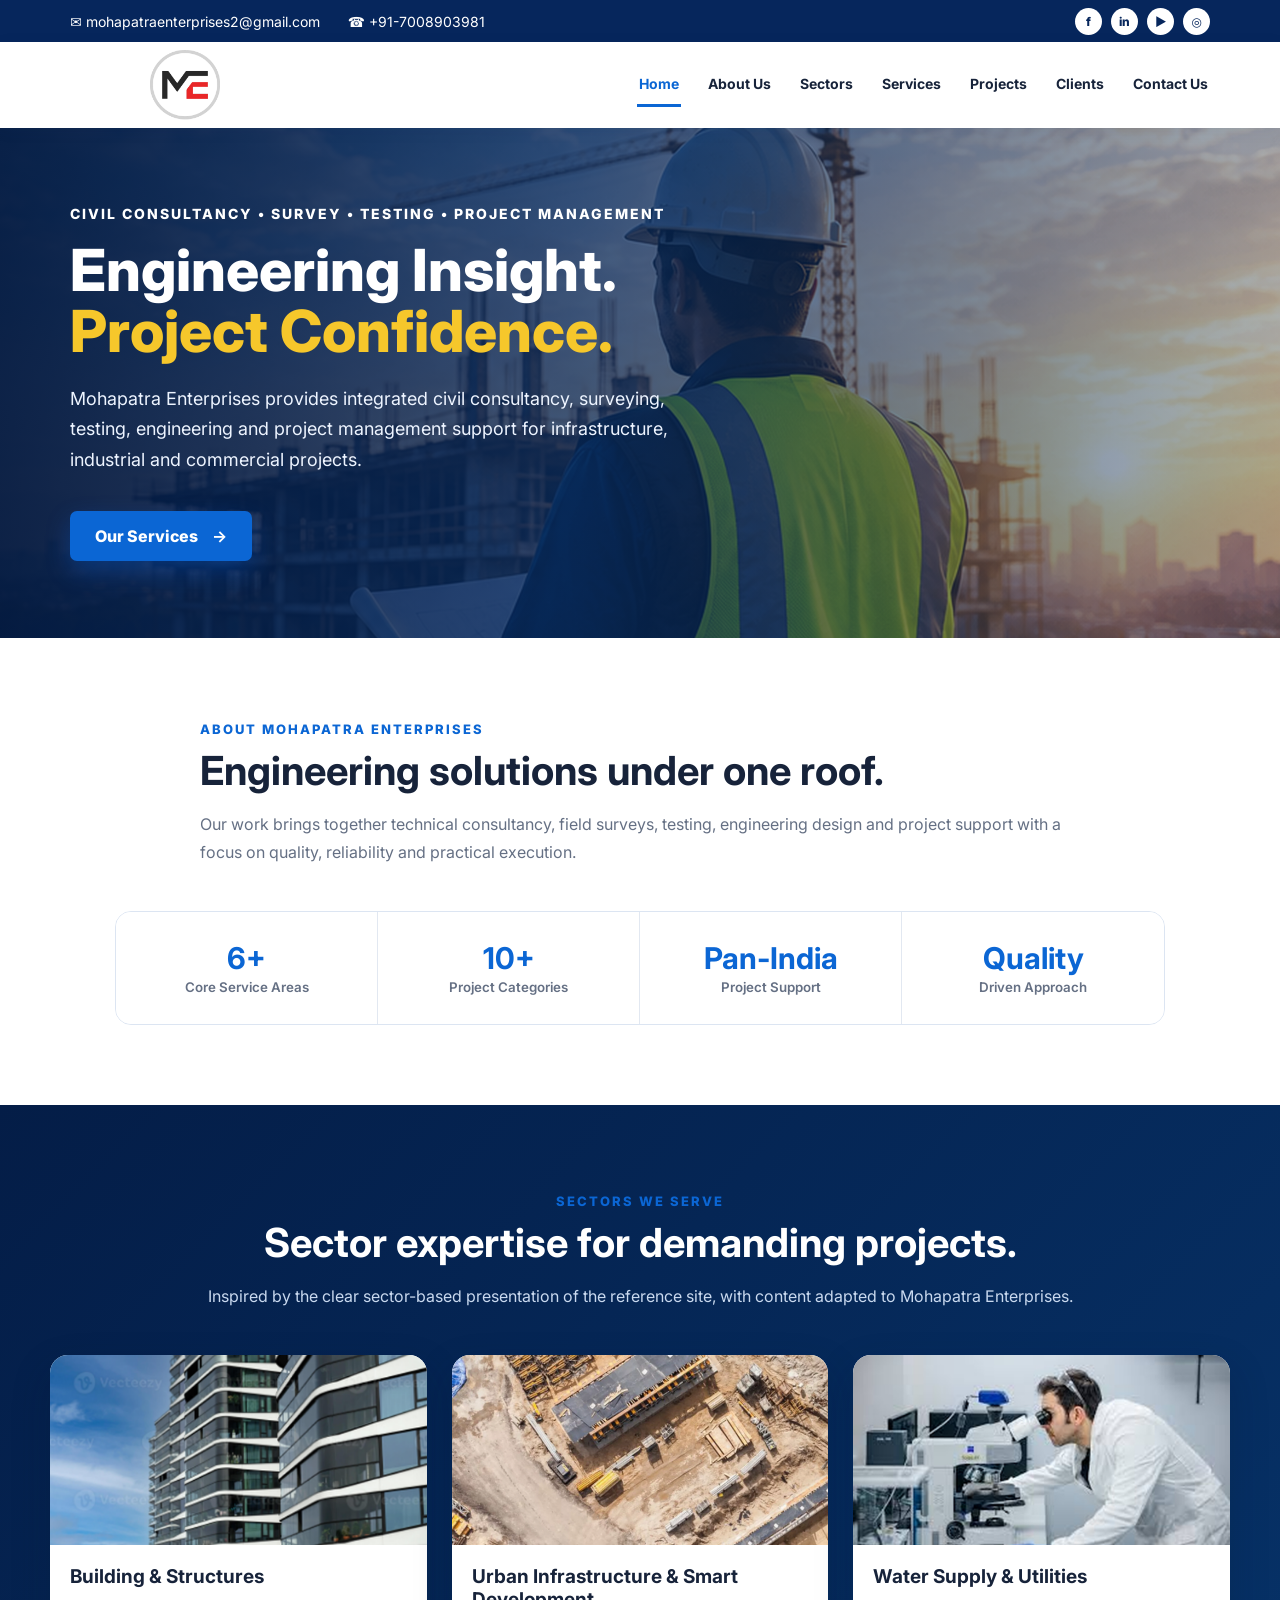
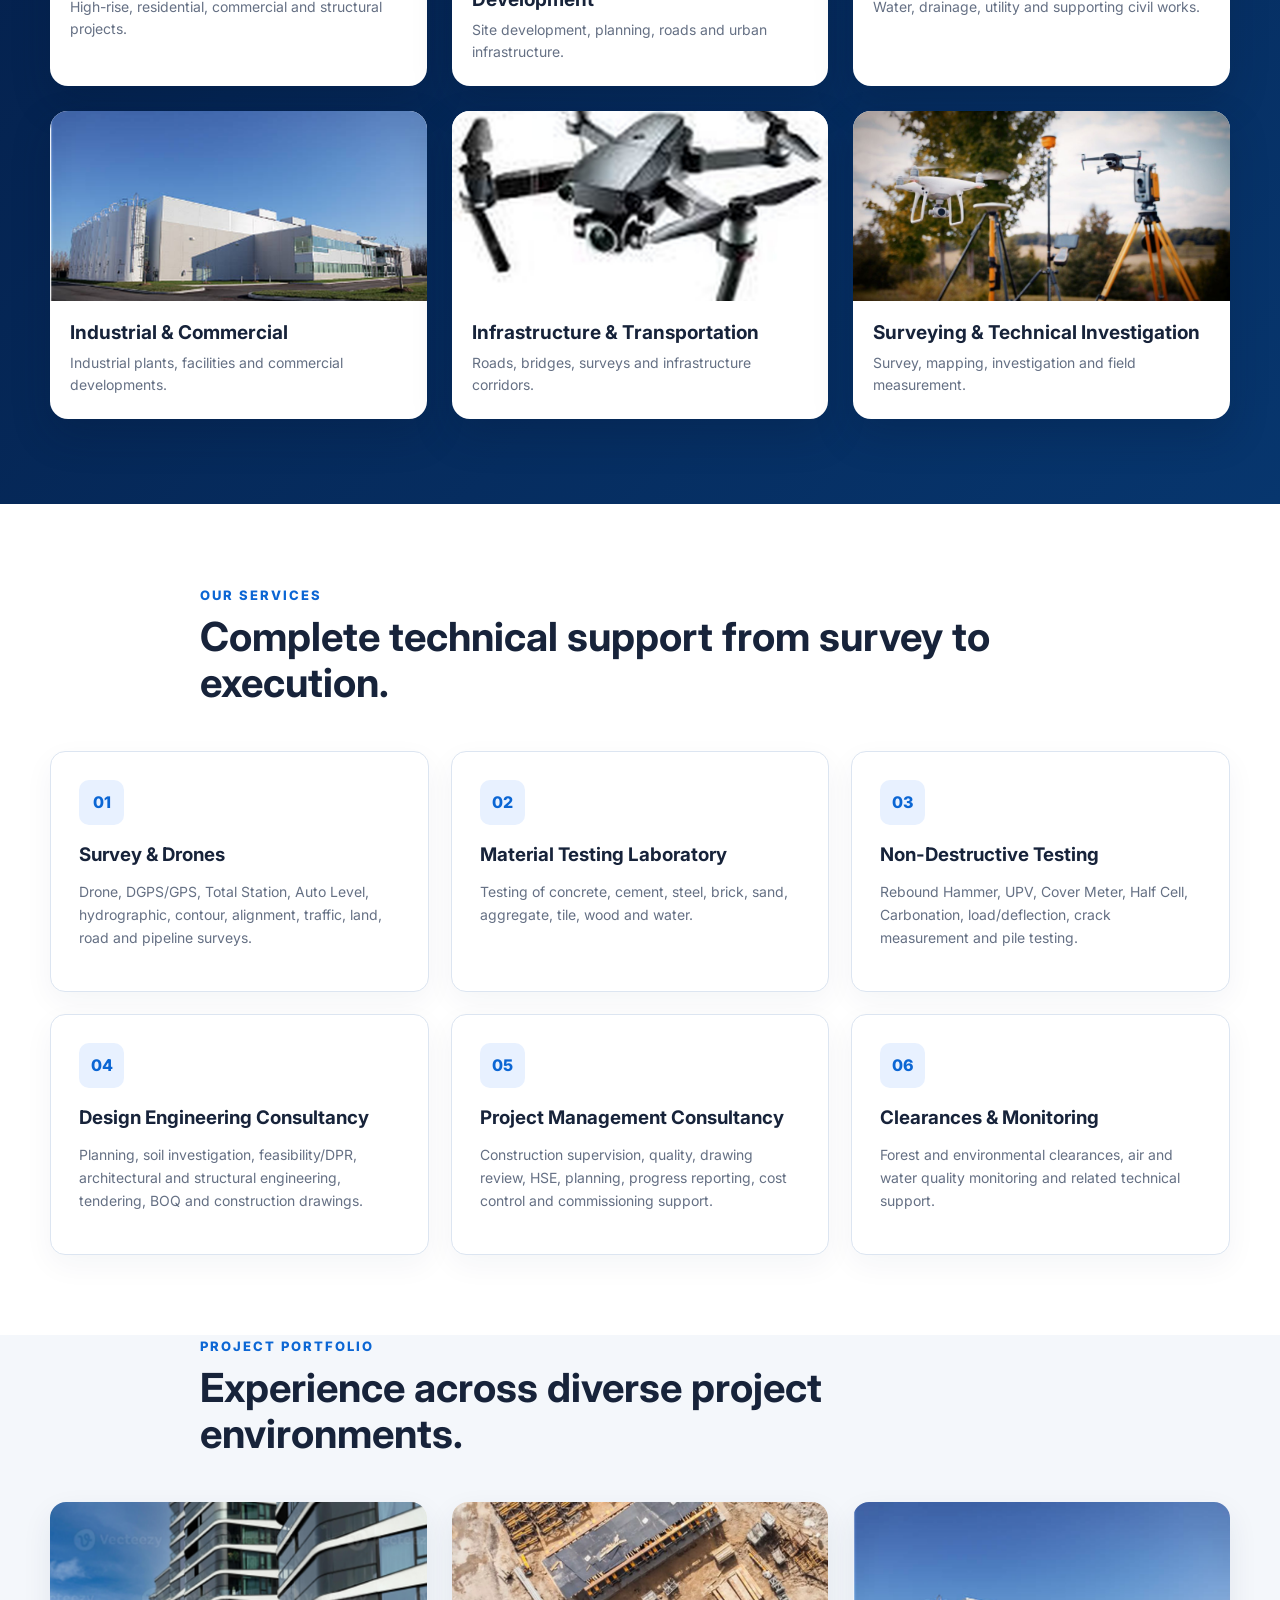
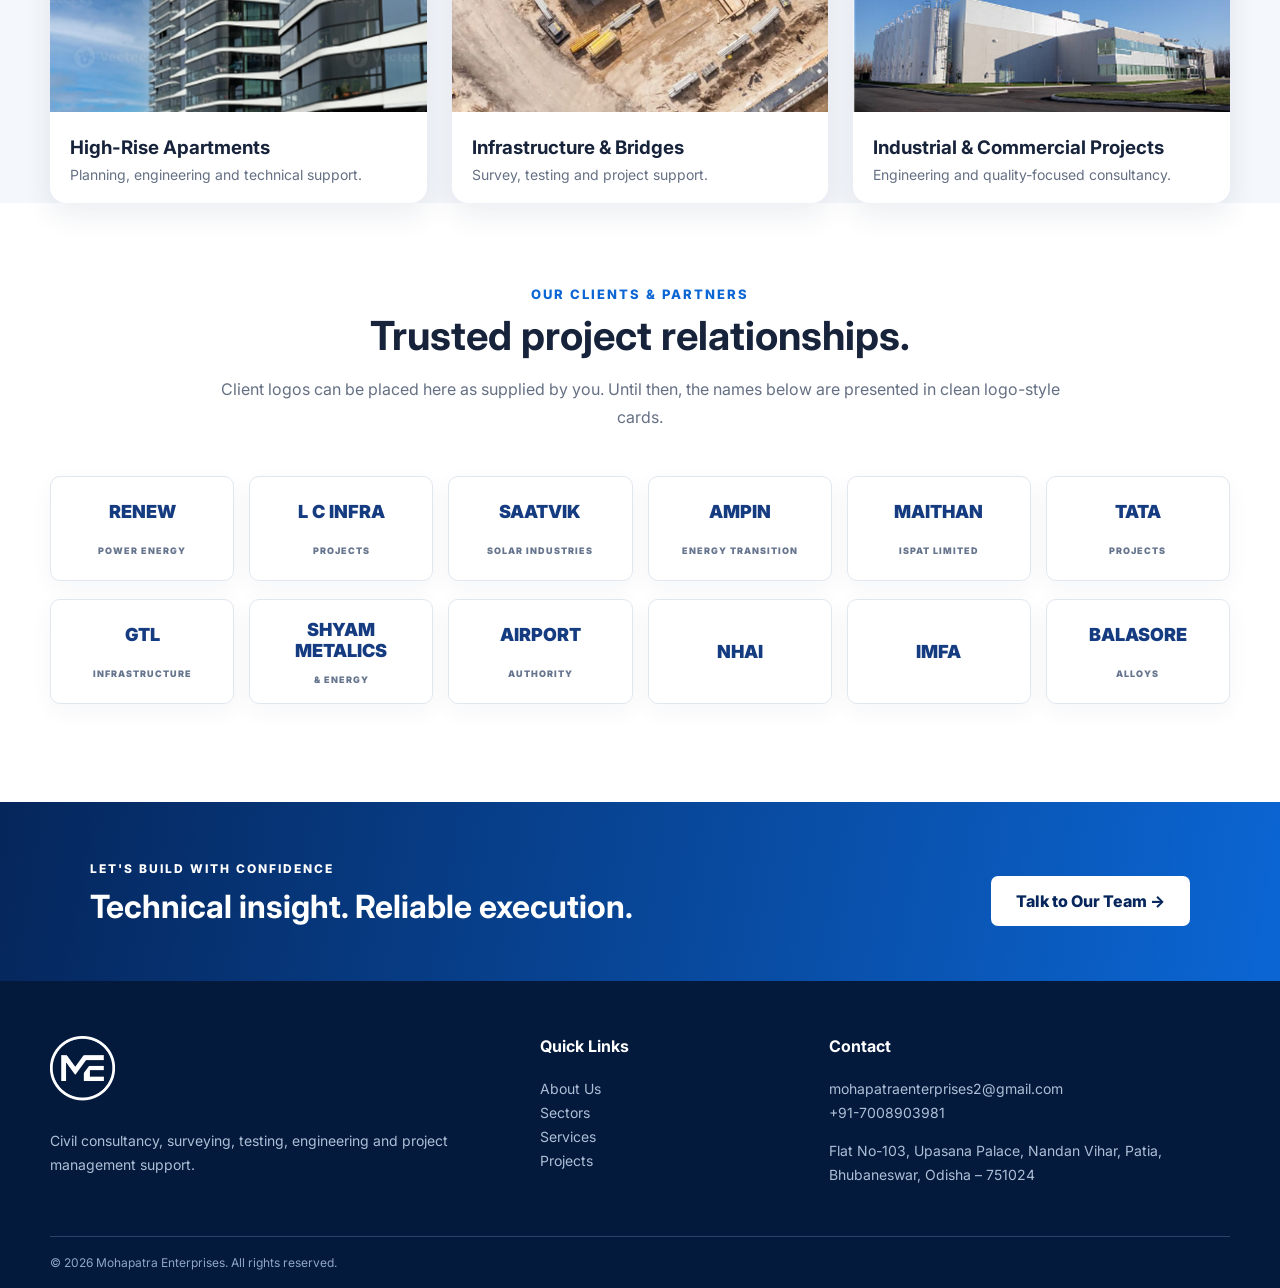
==== index.html @ f400be0c "Add files via upload" ====
<!doctype html>
<html lang="en">
<head>
<meta charset="utf-8">
<meta name="viewport" content="width=device-width,initial-scale=1">
<title>Mohapatra Enterprises | Civil Consultancy</title>
<meta name="description" content="Mohapatra Enterprises provides civil consultancy, survey and drone services, material testing, NDT, design engineering, project management and clearances.">
<link rel="preconnect" href="https://fonts.googleapis.com">
<link rel="preconnect" href="https://fonts.gstatic.com" crossorigin>
<link href="https://fonts.googleapis.com/css2?family=Inter:wght@400;500;600;700;800&display=swap" rel="stylesheet">
<link rel="stylesheet" href="style.css">
</head>
<body>
<div class="topbar">
  <div class="top-inner">
    <div class="contact-mini">
      <a href="mailto:mohapatraenterprises2@gmail.com">✉ mohapatraenterprises2@gmail.com</a>
      <a href="tel:+917008903981">☎ +91-7008903981</a>
    </div>
    <div class="social-mini" aria-label="Social links">
      <span>f</span><span>in</span><span>▶</span><span>◎</span>
    </div>
  </div>
</div>

<header class="site-header">
  <div class="nav-inner">
    <a class="brand" href="#home">
      <img class="brand-logo" src="assets/mohapatra-logo.png" alt="Mohapatra Enterprises logo">
    </a>
    <button class="menu-toggle" aria-label="Open menu">☰</button>
    <nav class="main-nav">
      <a class="active" href="#home">Home</a>
      <a href="about.html">About Us</a>
      <a href="sectors.html">Sectors</a>
      <a href="services.html">Services</a>
      <a href="projects.html">Projects</a>
      <a href="clients.html">Clients</a>
      <a href="contact.html">Contact Us</a>
    </nav>
  </div>
</header>

<main>
<section id="home" class="hero">
  <div class="hero-image"></div><div class="hero-overlay"></div>
  <div class="hero-content">
    <div class="eyebrow">CIVIL CONSULTANCY • SURVEY • TESTING • PROJECT MANAGEMENT</div>
    <h1>Engineering Insight.<br><span>Project Confidence.</span></h1>
    <p>Mohapatra Enterprises provides integrated civil consultancy, surveying, testing, engineering and project management support for infrastructure, industrial and commercial projects.</p>
    <a class="btn" href="#services">Our Services <b>→</b></a>
  </div>
</section>

<section id="about" class="intro section">
  <div class="section-head">
    <span>ABOUT MOHAPATRA ENTERPRISES</span>
    <h2>Engineering solutions under one roof.</h2>
    <p>Our work brings together technical consultancy, field surveys, testing, engineering design and project support with a focus on quality, reliability and practical execution.</p>
  </div>
  <div class="stats">
    <div><strong>6+</strong><small>Core Service Areas</small></div>
    <div><strong>10+</strong><small>Project Categories</small></div>
    <div><strong>Pan-India</strong><small>Project Support</small></div>
    <div><strong>Quality</strong><small>Driven Approach</small></div>
  </div>
</section>

<section id="sectors" class="sectors section-dark">
  <div class="section-head light">
    <span>SECTORS WE SERVE</span>
    <h2>Sector expertise for demanding projects.</h2>
    <p>Inspired by the clear sector-based presentation of the reference site, with content adapted to Mohapatra Enterprises.</p>
  </div>
  <div class="sector-grid">
    <article class="sector-card"><img src="assets/high-rise.png" alt=""><h3>Building & Structures</h3><p>High-rise, residential, commercial and structural projects.</p></article>
    <article class="sector-card"><img src="assets/site-aerial.png" alt=""><h3>Urban Infrastructure & Smart Development</h3><p>Site development, planning, roads and urban infrastructure.</p></article>
    <article class="sector-card"><img src="assets/lab.jpg" alt=""><h3>Water Supply & Utilities</h3><p>Water, drainage, utility and supporting civil works.</p></article>
    <article class="sector-card"><img src="assets/industrial.png" alt=""><h3>Industrial & Commercial</h3><p>Industrial plants, facilities and commercial developments.</p></article>
    <article class="sector-card"><img src="assets/drone.jpg" alt=""><h3>Infrastructure & Transportation</h3><p>Roads, bridges, surveys and infrastructure corridors.</p></article>
    <article class="sector-card"><img src="assets/survey.jpg" alt=""><h3>Surveying & Technical Investigation</h3><p>Survey, mapping, investigation and field measurement.</p></article>
  </div>
</section>

<section id="services" class="section">
  <div class="section-head">
    <span>OUR SERVICES</span><h2>Complete technical support from survey to execution.</h2>
  </div>
  <div class="service-grid">
    <article class="service"><div class="icon">01</div><h3>Survey & Drones</h3><p>Drone, DGPS/GPS, Total Station, Auto Level, hydrographic, contour, alignment, traffic, land, road and pipeline surveys.</p></article>
    <article class="service"><div class="icon">02</div><h3>Material Testing Laboratory</h3><p>Testing of concrete, cement, steel, brick, sand, aggregate, tile, wood and water.</p></article>
    <article class="service"><div class="icon">03</div><h3>Non-Destructive Testing</h3><p>Rebound Hammer, UPV, Cover Meter, Half Cell, Carbonation, load/deflection, crack measurement and pile testing.</p></article>
    <article class="service"><div class="icon">04</div><h3>Design Engineering Consultancy</h3><p>Planning, soil investigation, feasibility/DPR, architectural and structural engineering, tendering, BOQ and construction drawings.</p></article>
    <article class="service"><div class="icon">05</div><h3>Project Management Consultancy</h3><p>Construction supervision, quality, drawing review, HSE, planning, progress reporting, cost control and commissioning support.</p></article>
    <article class="service"><div class="icon">06</div><h3>Clearances & Monitoring</h3><p>Forest and environmental clearances, air and water quality monitoring and related technical support.</p></article>
  </div>
</section>

<section id="projects" class="projects section-light">
  <div class="section-head"><span>PROJECT PORTFOLIO</span><h2>Experience across diverse project environments.</h2></div>
  <div class="project-grid">
    <div class="project"><img src="assets/high-rise.png" alt=""><div><h3>High-Rise Apartments</h3><p>Planning, engineering and technical support.</p></div></div>
    <div class="project"><img src="assets/site-aerial.png" alt=""><div><h3>Infrastructure & Bridges</h3><p>Survey, testing and project support.</p></div></div>
    <div class="project"><img src="assets/industrial.png" alt=""><div><h3>Industrial & Commercial Projects</h3><p>Engineering and quality-focused consultancy.</p></div></div>
  </div>
</section>

<section id="clients" class="clients section">
  <div class="section-head center"><span>OUR CLIENTS & PARTNERS</span><h2>Trusted project relationships.</h2><p>Client logos can be placed here as supplied by you. Until then, the names below are presented in clean logo-style cards.</p></div>
  <div class="client-strip">
    <div class="client-logo">RENEW<br><small>POWER ENERGY</small></div>
    <div class="client-logo">L C INFRA<br><small>PROJECTS</small></div>
    <div class="client-logo">SAATVIK<br><small>SOLAR INDUSTRIES</small></div>
    <div class="client-logo">AMPIN<br><small>ENERGY TRANSITION</small></div>
    <div class="client-logo">MAITHAN<br><small>ISPAT LIMITED</small></div>
    <div class="client-logo">TATA<br><small>PROJECTS</small></div>
  </div>
  <div class="client-strip second">
    <div class="client-logo">GTL<br><small>INFRASTRUCTURE</small></div>
    <div class="client-logo">SHYAM METALICS<br><small>& ENERGY</small></div>
    <div class="client-logo">AIRPORT<br><small>AUTHORITY</small></div>
    <div class="client-logo">NHAI</div>
    <div class="client-logo">IMFA</div>
    <div class="client-logo">BALASORE<br><small>ALLOYS</small></div>
  </div>
</section>

<section class="cta">
  <div><span>LET'S BUILD WITH CONFIDENCE</span><h2>Technical insight. Reliable execution.</h2></div>
  <a class="btn light-btn" href="#contact">Talk to Our Team →</a>
</section>
</main>

<footer id="contact" class="footer">
  <div class="footer-grid">
    <div><img class="footer-logo" src="assets/mohapatra-logo.png" alt=""><p>Civil consultancy, surveying, testing, engineering and project management support.</p></div>
    <div><h4>Quick Links</h4><a href="about.html">About Us</a><a href="sectors.html">Sectors</a><a href="services.html">Services</a><a href="projects.html">Projects</a></div>
    <div><h4>Contact</h4><a href="mailto:mohapatraenterprises2@gmail.com">mohapatraenterprises2@gmail.com</a><a href="tel:+917008903981">+91-7008903981</a><p>Flat No-103, Upasana Palace, Nandan Vihar, Patia, Bhubaneswar, Odisha – 751024</p></div>
  </div>
  <div class="copyright">© <span id="year"></span> Mohapatra Enterprises. All rights reserved.</div>
</footer>
<script src="script.js"></script>
</body>
</html>
---- style.css ----
:root{--navy:#06265c;--blue:#0b66d4;--gold:#f6c72b;--ink:#17233a;--muted:#657084;--soft:#f4f7fb;--white:#fff;--radius:16px}
*{box-sizing:border-box}html{scroll-behavior:smooth}body{margin:0;font-family:Inter,system-ui,Arial,sans-serif;color:var(--ink);background:#fff}a{text-decoration:none;color:inherit}.topbar{background:var(--navy);color:#fff;font-size:14px}.top-inner{max-width:1180px;margin:auto;min-height:42px;display:flex;align-items:center;justify-content:space-between;padding:0 20px}.contact-mini{display:flex;gap:28px}.social-mini{display:flex;gap:9px}.social-mini span{width:27px;height:27px;border-radius:50%;display:grid;place-items:center;background:#fff;color:var(--navy);font-weight:800;font-size:12px}.site-header{background:#fff;position:sticky;top:0;z-index:20;box-shadow:0 3px 16px #0b25550f}.nav-inner{max-width:1180px;margin:auto;min-height:86px;display:flex;align-items:center;gap:35px;padding:8px 20px}.brand{display:flex;align-items:center;margin-right:auto}.brand-logo{width:230px!important;height:70px!important;max-width:230px!important;max-height:70px!important;object-fit:contain!important;display:block!important}.main-nav{display:flex;align-items:center;gap:25px;font-weight:700;font-size:14px}.main-nav a{padding:12px 2px;border-bottom:3px solid transparent}.main-nav a:hover,.main-nav a.active{color:var(--blue);border-color:var(--blue)}.menu-toggle{display:none;border:0;background:var(--blue);color:#fff;padding:10px 13px;border-radius:8px;font-size:20px}
.hero{position:relative;min-height:510px;display:grid;align-items:center;overflow:hidden}.hero-image{position:absolute;inset:0;background:url("assets/professional-hero-bg.png") center/cover no-repeat}.hero-overlay{position:absolute;inset:0;background:linear-gradient(90deg,#041b43e8 0%,#082d62c4 45%,#071d3b55 100%)}.hero-content{position:relative;z-index:2;max-width:1180px;width:100%;margin:auto;padding:70px 20px;color:#fff}.eyebrow{font-size:14px;font-weight:800;letter-spacing:2px;margin-bottom:18px}.hero h1{font-size:58px;line-height:1.05;margin:0 0 22px;font-weight:800}.hero h1 span{color:var(--gold)}.hero p{max-width:650px;font-size:18px;line-height:1.7;color:#edf4ff}.btn{display:inline-flex;gap:14px;align-items:center;margin-top:18px;padding:15px 25px;background:var(--blue);color:#fff;border-radius:7px;font-weight:800;box-shadow:0 10px 24px #005bd955}.btn:hover{transform:translateY(-2px)}
.section{padding:80px 20px}.section-light{background:var(--soft)}.section-head{max-width:880px;margin:0 auto 45px}.section-head>span{color:var(--blue);font-size:13px;font-weight:800;letter-spacing:2px}.section-head h2{font-size:40px;margin:10px 0 15px;line-height:1.15}.section-head p{color:var(--muted);line-height:1.75}.section-head.center{text-align:center}.stats{max-width:1050px;margin:auto;display:grid;grid-template-columns:repeat(4,1fr);border:1px solid #dce5f2;border-radius:16px;overflow:hidden}.stats div{padding:28px;text-align:center;background:#fff;border-right:1px solid #e2e8f1}.stats div:last-child{border:0}.stats strong{display:block;color:var(--blue);font-size:30px}.stats small{color:var(--muted);font-weight:600}
.section-dark{padding:85px 20px;background:linear-gradient(135deg,#041d47,#07366e);color:#fff}.section-head.light{color:#fff;text-align:center}.section-head.light p{color:#c9d9ef}.sector-grid{max-width:1180px;margin:auto;display:grid;grid-template-columns:repeat(3,1fr);gap:25px}.sector-card{background:#fff;color:var(--ink);border-radius:18px;overflow:hidden;box-shadow:0 16px 38px #00163438}.sector-card img{width:100%;height:190px;display:block;object-fit:cover}.sector-card h3{margin:20px 20px 8px;font-size:19px}.sector-card p{margin:0 20px 22px;color:var(--muted);font-size:14px;line-height:1.6}
.service-grid{max-width:1180px;margin:auto;display:grid;grid-template-columns:repeat(3,1fr);gap:22px}.service{padding:28px;border:1px solid #dce5f1;border-radius:15px;background:#fff;box-shadow:0 10px 30px #12315b0c}.icon{width:45px;height:45px;display:grid;place-items:center;border-radius:10px;background:#e8f1ff;color:var(--blue);font-weight:800}.service h3{margin:18px 0 9px}.service p{color:var(--muted);line-height:1.65;font-size:14px}
.project-grid{max-width:1180px;margin:auto;display:grid;grid-template-columns:repeat(3,1fr);gap:25px}.project{background:#fff;border-radius:16px;overflow:hidden;box-shadow:0 12px 30px #12315b15}.project img{width:100%;height:210px;object-fit:cover}.project div{padding:20px}.project h3{margin:0 0 7px}.project p{margin:0;color:var(--muted);font-size:14px}
.clients{background:#fff}.client-strip{max-width:1180px;margin:0 auto 18px;display:grid;grid-template-columns:repeat(6,1fr);gap:15px}.client-logo{min-height:105px;background:#fff;border:1px solid #e1e7f0;border-radius:10px;display:grid;place-items:center;text-align:center;padding:12px;font-weight:900;color:#153b80;box-shadow:0 7px 24px #102b550b;font-size:18px}.client-logo small{font-size:9px;letter-spacing:1px;color:#67768e}.cta{background:linear-gradient(100deg,#05265b,#0b66d4);color:#fff;padding:55px 20px;display:flex;justify-content:space-between;align-items:center;gap:25px}.cta>div{max-width:900px;margin-left:max(20px,calc((100vw - 1140px)/2))}.cta span{font-size:12px;letter-spacing:2px;font-weight:800}.cta h2{margin:10px 0 0;font-size:32px}.light-btn{background:#fff;color:var(--navy);margin-right:max(20px,calc((100vw - 1140px)/2));box-shadow:none}
.footer{background:#031a3d;color:#d9e5f7;padding:55px 20px 0}.footer-grid{max-width:1180px;margin:auto;display:grid;grid-template-columns:1.3fr .7fr 1.2fr;gap:55px}.footer-logo{width:210px;height:65px;object-fit:contain;object-position:left center;filter:brightness(0) invert(1);margin-bottom:10px}.footer p,.footer a{display:block;color:#aebed5;font-size:14px;line-height:1.7}.footer h4{color:#fff;margin-top:0}.copyright{max-width:1180px;margin:35px auto 0;border-top:1px solid #29446b;padding:18px 0;color:#91a6c5;font-size:12px}
@media(max-width:900px){.main-nav{display:none;position:absolute;left:0;right:0;top:86px;background:#fff;flex-direction:column;align-items:flex-start;padding:15px 25px;box-shadow:0 15px 30px #0002}.main-nav.open{display:flex}.menu-toggle{display:block}.nav-inner{min-height:75px}.brand-logo{width:200px!important;height:58px!important}.hero h1{font-size:43px}.sector-grid,.service-grid,.project-grid{grid-template-columns:1fr 1fr}.client-strip{grid-template-columns:repeat(3,1fr)}.stats{grid-template-columns:1fr 1fr}.footer-grid{grid-template-columns:1fr 1fr}.cta{flex-direction:column;align-items:flex-start}.light-btn{margin-left:20px}}
@media(max-width:560px){.contact-mini{gap:8px;font-size:11px}.social-mini{display:none}.nav-inner{padding:6px 14px}.brand-logo{width:175px!important;height:54px!important}.hero{min-height:570px}.hero-content{padding:55px 20px}.hero h1{font-size:37px}.hero p{font-size:15px}.section{padding:60px 16px}.section-head h2{font-size:31px}.sector-grid,.service-grid,.project-grid,.client-strip{grid-template-columns:1fr}.stats{grid-template-columns:1fr 1fr}.footer-grid{grid-template-columns:1fr}}
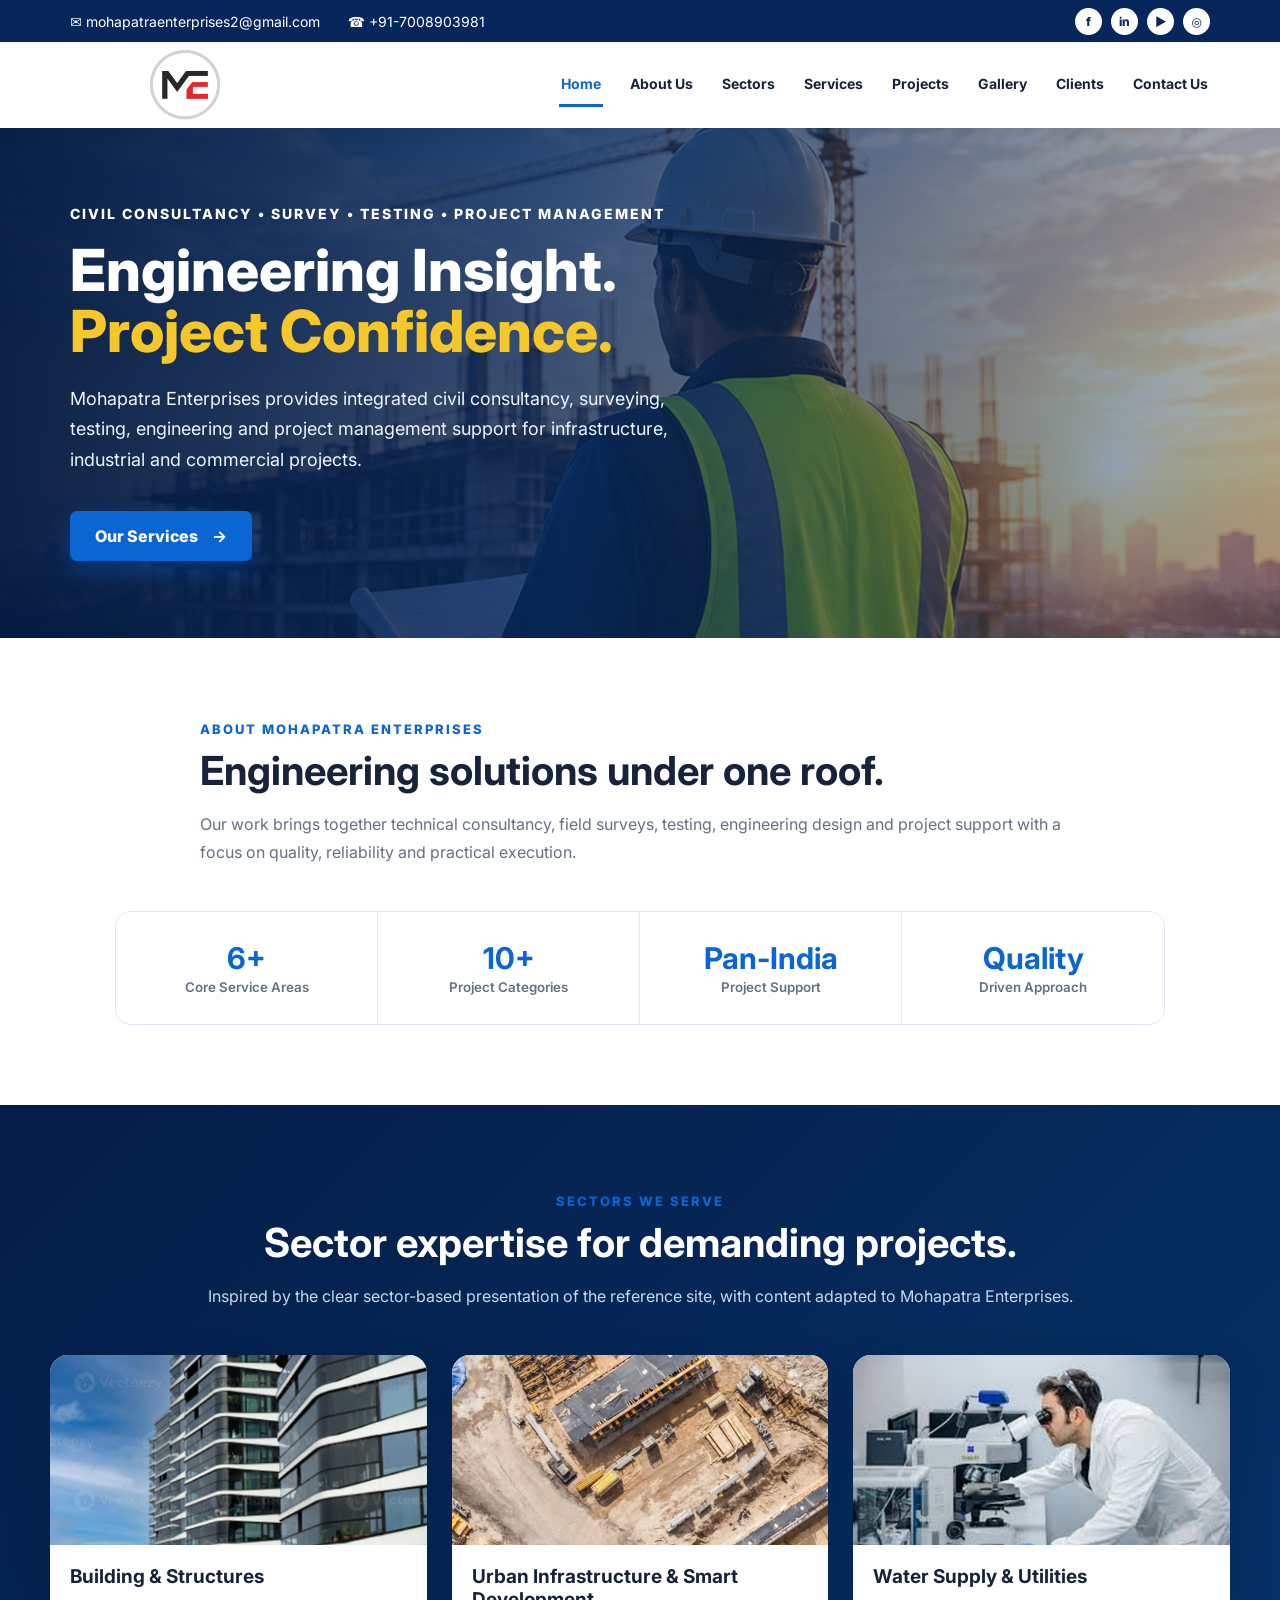
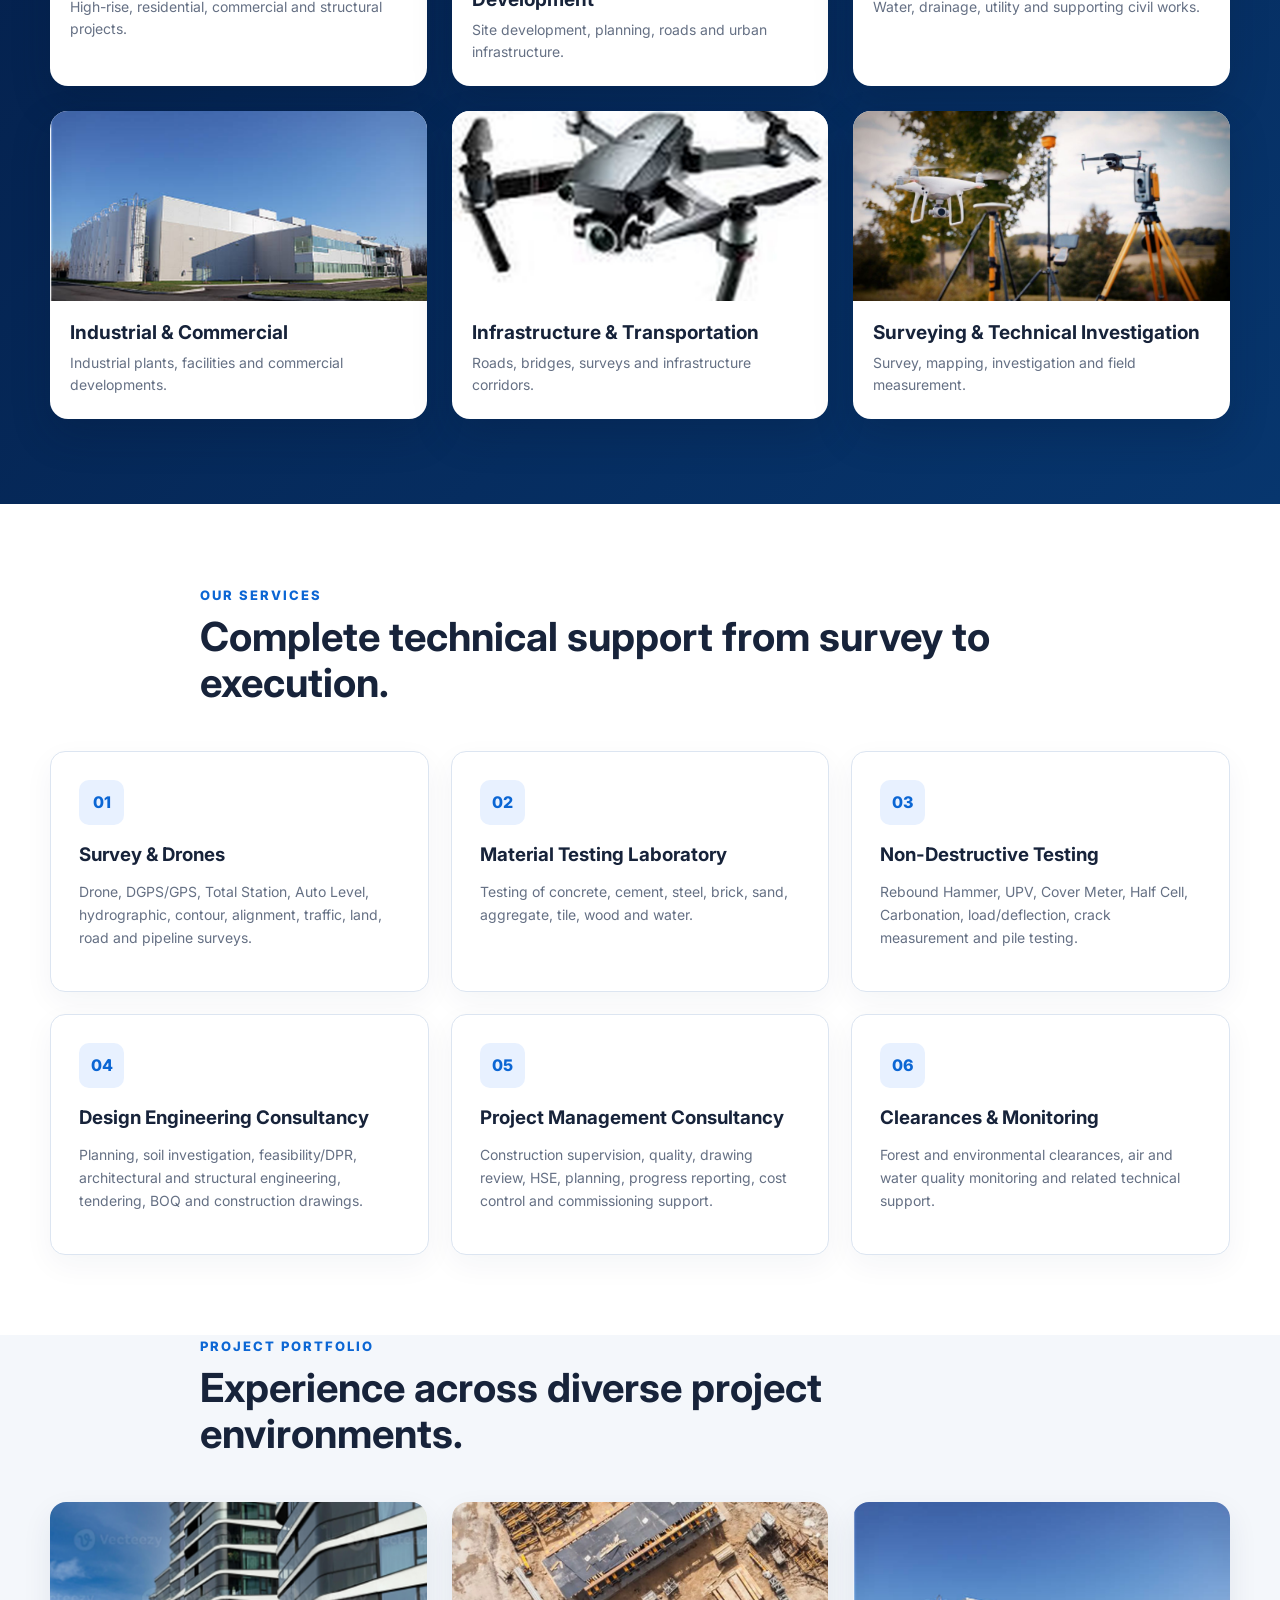
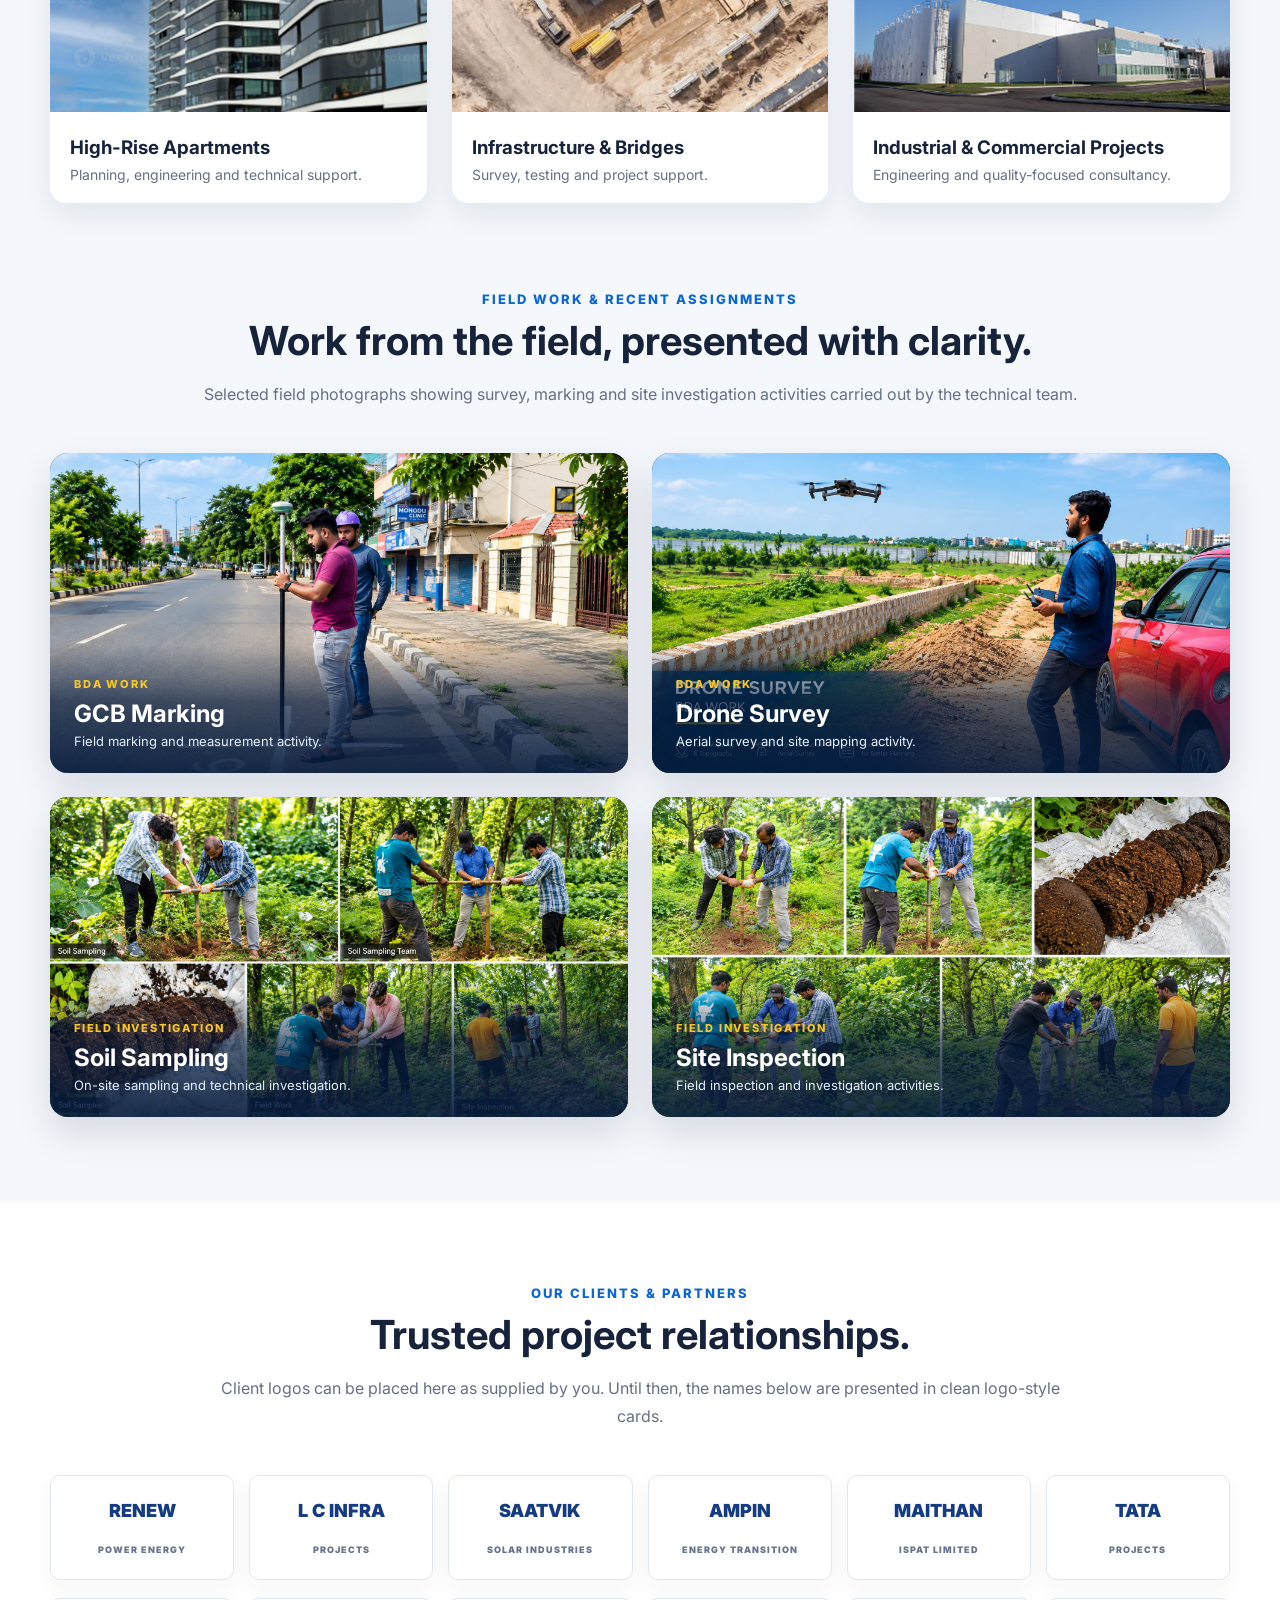
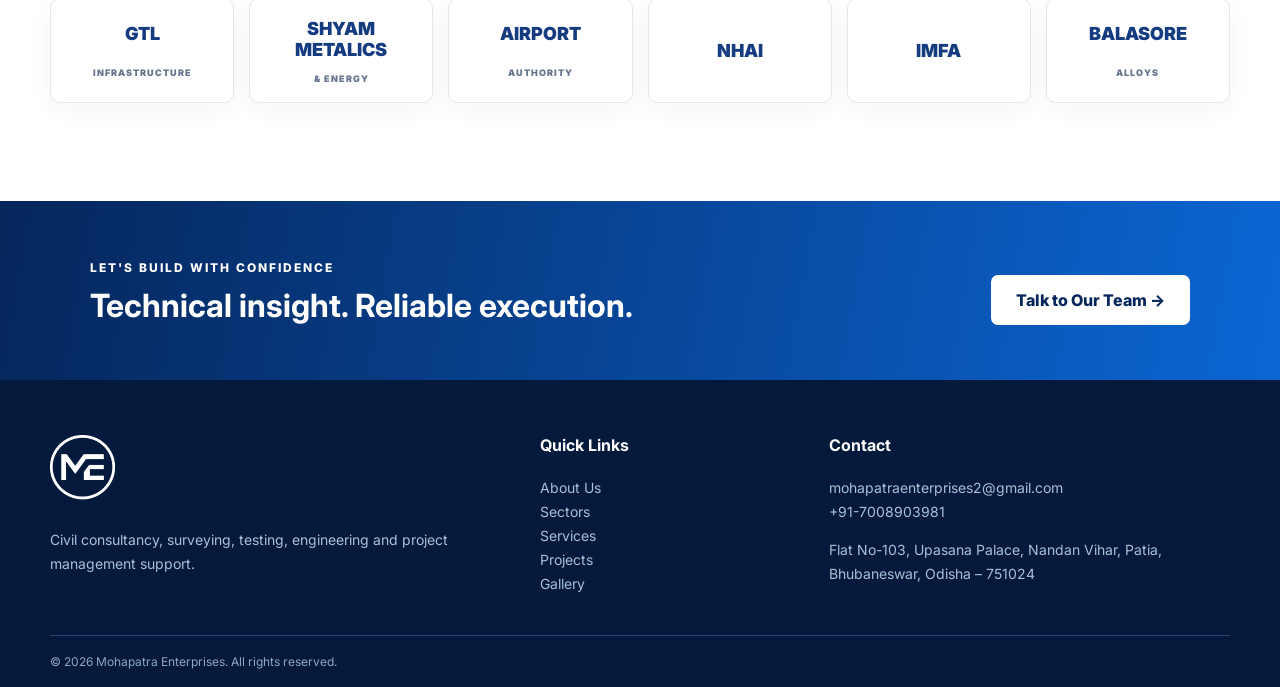
==== commit 6aa1d5e9: "Add files via upload" ====
--- a/index.html
+++ b/index.html
@@ -31,12 +31,13 @@
     <button class="menu-toggle" aria-label="Open menu">☰</button>
     <nav class="main-nav">
       <a class="active" href="#home">Home</a>
-      <a href="about.html">About Us</a>
-      <a href="sectors.html">Sectors</a>
-      <a href="services.html">Services</a>
-      <a href="projects.html">Projects</a>
-      <a href="clients.html">Clients</a>
-      <a href="contact.html">Contact Us</a>
+      <a href="#about">About Us</a>
+      <a href="#sectors">Sectors</a>
+      <a href="#services">Services</a>
+      <a href="#projects">Projects</a>
+      <a href="#gallery">Gallery</a>
+      <a href="#clients">Clients</a>
+      <a href="#contact">Contact Us</a>
     </nav>
   </div>
 </header>
@@ -105,6 +106,32 @@
   </div>
 </section>
 
+<section id="gallery" class="gallery section-light">
+  <div class="section-head center">
+    <span>FIELD WORK & RECENT ASSIGNMENTS</span>
+    <h2>Work from the field, presented with clarity.</h2>
+    <p>Selected field photographs showing survey, marking and site investigation activities carried out by the technical team.</p>
+  </div>
+  <div class="gallery-grid">
+    <article class="gallery-card wide-card">
+      <img src="assets/gallery-gcb-marking-bda.jpg" alt="GCB marking field work for BDA assignment" loading="lazy">
+      <div class="gallery-caption"><span>BDA WORK</span><h3>GCB Marking</h3><p>Field marking and measurement activity.</p></div>
+    </article>
+    <article class="gallery-card wide-card">
+      <img src="assets/gallery-drone-survey-bda.jpg" alt="Drone survey field work for BDA assignment" loading="lazy">
+      <div class="gallery-caption"><span>BDA WORK</span><h3>Drone Survey</h3><p>Aerial survey and site mapping activity.</p></div>
+    </article>
+    <article class="gallery-card">
+      <img src="assets/gallery-soil-sampling.jpg" alt="Soil sampling and field investigation team" loading="lazy">
+      <div class="gallery-caption"><span>FIELD INVESTIGATION</span><h3>Soil Sampling</h3><p>On-site sampling and technical investigation.</p></div>
+    </article>
+    <article class="gallery-card">
+      <img src="assets/gallery-site-investigation.jpg" alt="Site inspection and soil investigation field work" loading="lazy">
+      <div class="gallery-caption"><span>FIELD INVESTIGATION</span><h3>Site Inspection</h3><p>Field inspection and investigation activities.</p></div>
+    </article>
+  </div>
+</section>
+
 <section id="clients" class="clients section">
   <div class="section-head center"><span>OUR CLIENTS & PARTNERS</span><h2>Trusted project relationships.</h2><p>Client logos can be placed here as supplied by you. Until then, the names below are presented in clean logo-style cards.</p></div>
   <div class="client-strip">
@@ -134,7 +161,7 @@
 <footer id="contact" class="footer">
   <div class="footer-grid">
     <div><img class="footer-logo" src="assets/mohapatra-logo.png" alt=""><p>Civil consultancy, surveying, testing, engineering and project management support.</p></div>
-    <div><h4>Quick Links</h4><a href="about.html">About Us</a><a href="sectors.html">Sectors</a><a href="services.html">Services</a><a href="projects.html">Projects</a></div>
+    <div><h4>Quick Links</h4><a href="#about">About Us</a><a href="#sectors">Sectors</a><a href="#services">Services</a><a href="#projects">Projects</a><a href="#gallery">Gallery</a></div>
     <div><h4>Contact</h4><a href="mailto:mohapatraenterprises2@gmail.com">mohapatraenterprises2@gmail.com</a><a href="tel:+917008903981">+91-7008903981</a><p>Flat No-103, Upasana Palace, Nandan Vihar, Patia, Bhubaneswar, Odisha – 751024</p></div>
   </div>
   <div class="copyright">© <span id="year"></span> Mohapatra Enterprises. All rights reserved.</div>
--- a/style.css
+++ b/style.css
@@ -5,7 +5,7 @@
 .section-dark{padding:85px 20px;background:linear-gradient(135deg,#041d47,#07366e);color:#fff}.section-head.light{color:#fff;text-align:center}.section-head.light p{color:#c9d9ef}.sector-grid{max-width:1180px;margin:auto;display:grid;grid-template-columns:repeat(3,1fr);gap:25px}.sector-card{background:#fff;color:var(--ink);border-radius:18px;overflow:hidden;box-shadow:0 16px 38px #00163438}.sector-card img{width:100%;height:190px;display:block;object-fit:cover}.sector-card h3{margin:20px 20px 8px;font-size:19px}.sector-card p{margin:0 20px 22px;color:var(--muted);font-size:14px;line-height:1.6}
 .service-grid{max-width:1180px;margin:auto;display:grid;grid-template-columns:repeat(3,1fr);gap:22px}.service{padding:28px;border:1px solid #dce5f1;border-radius:15px;background:#fff;box-shadow:0 10px 30px #12315b0c}.icon{width:45px;height:45px;display:grid;place-items:center;border-radius:10px;background:#e8f1ff;color:var(--blue);font-weight:800}.service h3{margin:18px 0 9px}.service p{color:var(--muted);line-height:1.65;font-size:14px}
 .project-grid{max-width:1180px;margin:auto;display:grid;grid-template-columns:repeat(3,1fr);gap:25px}.project{background:#fff;border-radius:16px;overflow:hidden;box-shadow:0 12px 30px #12315b15}.project img{width:100%;height:210px;object-fit:cover}.project div{padding:20px}.project h3{margin:0 0 7px}.project p{margin:0;color:var(--muted);font-size:14px}
-.clients{background:#fff}.client-strip{max-width:1180px;margin:0 auto 18px;display:grid;grid-template-columns:repeat(6,1fr);gap:15px}.client-logo{min-height:105px;background:#fff;border:1px solid #e1e7f0;border-radius:10px;display:grid;place-items:center;text-align:center;padding:12px;font-weight:900;color:#153b80;box-shadow:0 7px 24px #102b550b;font-size:18px}.client-logo small{font-size:9px;letter-spacing:1px;color:#67768e}.cta{background:linear-gradient(100deg,#05265b,#0b66d4);color:#fff;padding:55px 20px;display:flex;justify-content:space-between;align-items:center;gap:25px}.cta>div{max-width:900px;margin-left:max(20px,calc((100vw - 1140px)/2))}.cta span{font-size:12px;letter-spacing:2px;font-weight:800}.cta h2{margin:10px 0 0;font-size:32px}.light-btn{background:#fff;color:var(--navy);margin-right:max(20px,calc((100vw - 1140px)/2));box-shadow:none}
+.gallery{padding:85px 20px;background:var(--soft)}.gallery-grid{max-width:1180px;margin:auto;display:grid;grid-template-columns:repeat(2,1fr);gap:24px}.gallery-card{position:relative;min-height:280px;border-radius:18px;overflow:hidden;background:#0b2550;box-shadow:0 16px 38px #00163420}.gallery-card img{width:100%;height:320px;display:block;object-fit:cover;transition:transform .45s ease}.gallery-card:hover img{transform:scale(1.04)}.gallery-caption{position:absolute;left:0;right:0;bottom:0;padding:28px 24px 22px;color:#fff;background:linear-gradient(0deg,#041a3ce8 0%,#041a3caa 55%,transparent 100%)}.gallery-caption span{font-size:11px;letter-spacing:1.8px;font-weight:800;color:#f6c72b}.gallery-caption h3{margin:7px 0 4px;font-size:24px}.gallery-caption p{margin:0;color:#e4edf9;font-size:13px;line-height:1.5}.clients{background:#fff}.client-strip{max-width:1180px;margin:0 auto 18px;display:grid;grid-template-columns:repeat(6,1fr);gap:15px}.client-logo{min-height:105px;background:#fff;border:1px solid #e1e7f0;border-radius:10px;display:grid;place-items:center;text-align:center;padding:12px;font-weight:900;color:#153b80;box-shadow:0 7px 24px #102b550b;font-size:18px}.client-logo small{font-size:9px;letter-spacing:1px;color:#67768e}.cta{background:linear-gradient(100deg,#05265b,#0b66d4);color:#fff;padding:55px 20px;display:flex;justify-content:space-between;align-items:center;gap:25px}.cta>div{max-width:900px;margin-left:max(20px,calc((100vw - 1140px)/2))}.cta span{font-size:12px;letter-spacing:2px;font-weight:800}.cta h2{margin:10px 0 0;font-size:32px}.light-btn{background:#fff;color:var(--navy);margin-right:max(20px,calc((100vw - 1140px)/2));box-shadow:none}
 .footer{background:#031a3d;color:#d9e5f7;padding:55px 20px 0}.footer-grid{max-width:1180px;margin:auto;display:grid;grid-template-columns:1.3fr .7fr 1.2fr;gap:55px}.footer-logo{width:210px;height:65px;object-fit:contain;object-position:left center;filter:brightness(0) invert(1);margin-bottom:10px}.footer p,.footer a{display:block;color:#aebed5;font-size:14px;line-height:1.7}.footer h4{color:#fff;margin-top:0}.copyright{max-width:1180px;margin:35px auto 0;border-top:1px solid #29446b;padding:18px 0;color:#91a6c5;font-size:12px}
-@media(max-width:900px){.main-nav{display:none;position:absolute;left:0;right:0;top:86px;background:#fff;flex-direction:column;align-items:flex-start;padding:15px 25px;box-shadow:0 15px 30px #0002}.main-nav.open{display:flex}.menu-toggle{display:block}.nav-inner{min-height:75px}.brand-logo{width:200px!important;height:58px!important}.hero h1{font-size:43px}.sector-grid,.service-grid,.project-grid{grid-template-columns:1fr 1fr}.client-strip{grid-template-columns:repeat(3,1fr)}.stats{grid-template-columns:1fr 1fr}.footer-grid{grid-template-columns:1fr 1fr}.cta{flex-direction:column;align-items:flex-start}.light-btn{margin-left:20px}}
-@media(max-width:560px){.contact-mini{gap:8px;font-size:11px}.social-mini{display:none}.nav-inner{padding:6px 14px}.brand-logo{width:175px!important;height:54px!important}.hero{min-height:570px}.hero-content{padding:55px 20px}.hero h1{font-size:37px}.hero p{font-size:15px}.section{padding:60px 16px}.section-head h2{font-size:31px}.sector-grid,.service-grid,.project-grid,.client-strip{grid-template-columns:1fr}.stats{grid-template-columns:1fr 1fr}.footer-grid{grid-template-columns:1fr}}
+@media(max-width:900px){.main-nav{display:none;position:absolute;left:0;right:0;top:86px;background:#fff;flex-direction:column;align-items:flex-start;padding:15px 25px;box-shadow:0 15px 30px #0002}.main-nav.open{display:flex}.menu-toggle{display:block}.nav-inner{min-height:75px}.brand-logo{width:200px!important;height:58px!important}.hero h1{font-size:43px}.sector-grid,.service-grid,.project-grid,.gallery-grid{grid-template-columns:1fr 1fr}.client-strip{grid-template-columns:repeat(3,1fr)}.stats{grid-template-columns:1fr 1fr}.footer-grid{grid-template-columns:1fr 1fr}.cta{flex-direction:column;align-items:flex-start}.light-btn{margin-left:20px}}
+@media(max-width:560px){.contact-mini{gap:8px;font-size:11px}.social-mini{display:none}.nav-inner{padding:6px 14px}.brand-logo{width:175px!important;height:54px!important}.hero{min-height:570px}.hero-content{padding:55px 20px}.hero h1{font-size:37px}.hero p{font-size:15px}.section{padding:60px 16px}.section-head h2{font-size:31px}.sector-grid,.service-grid,.project-grid,.gallery-grid,.client-strip{grid-template-columns:1fr}.stats{grid-template-columns:1fr 1fr}.footer-grid{grid-template-columns:1fr}}
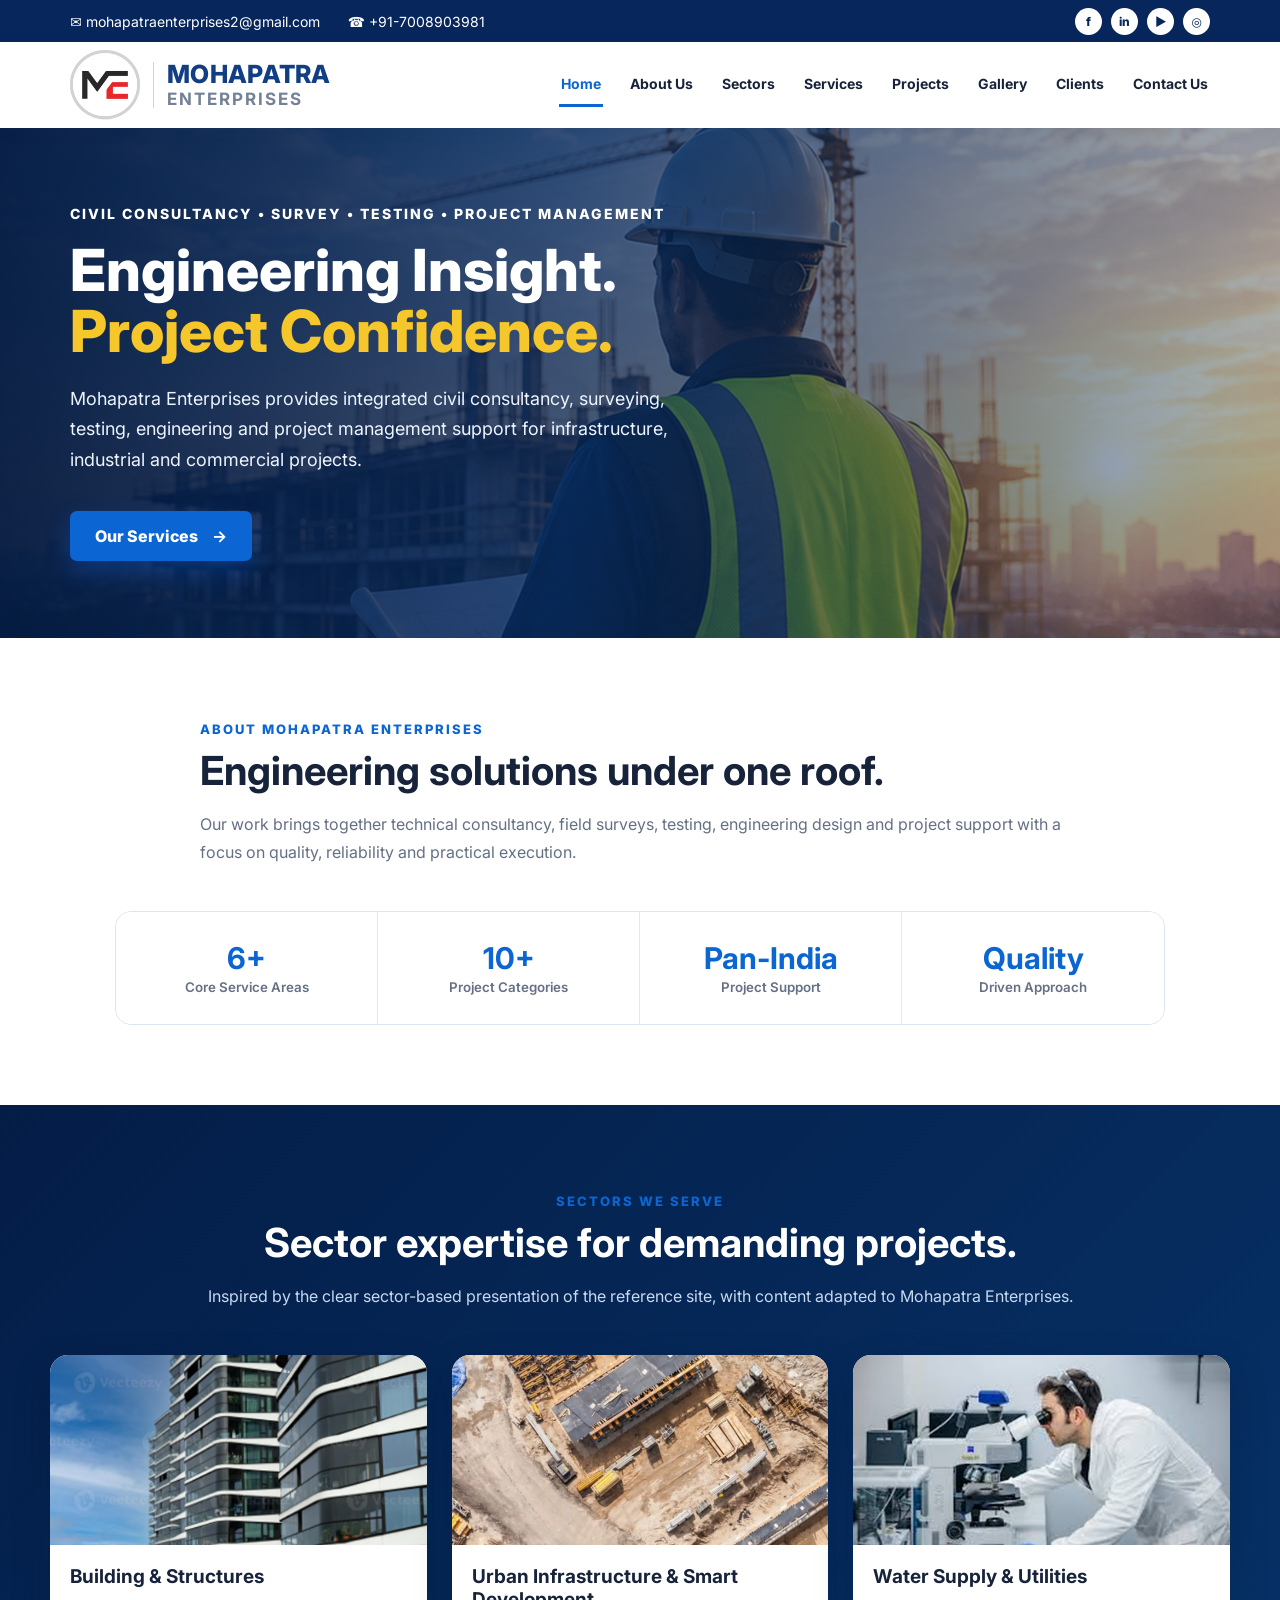
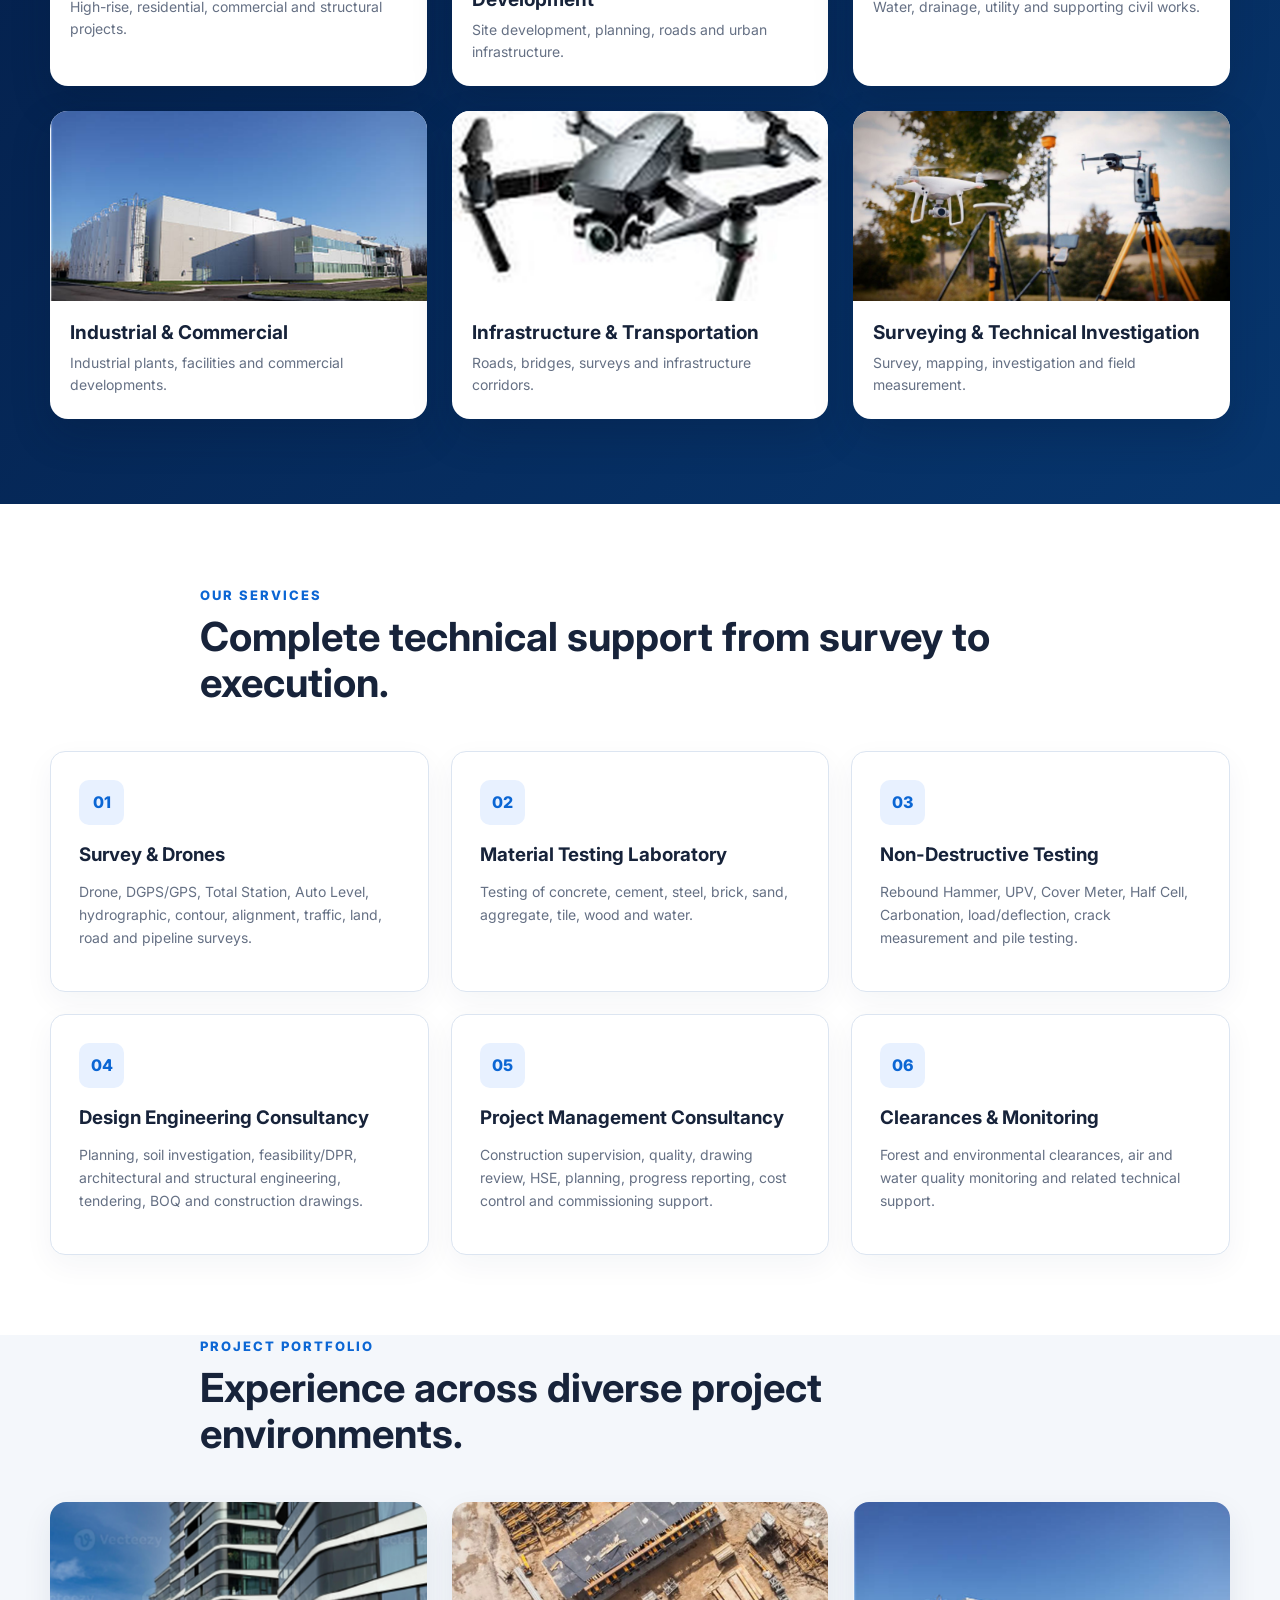
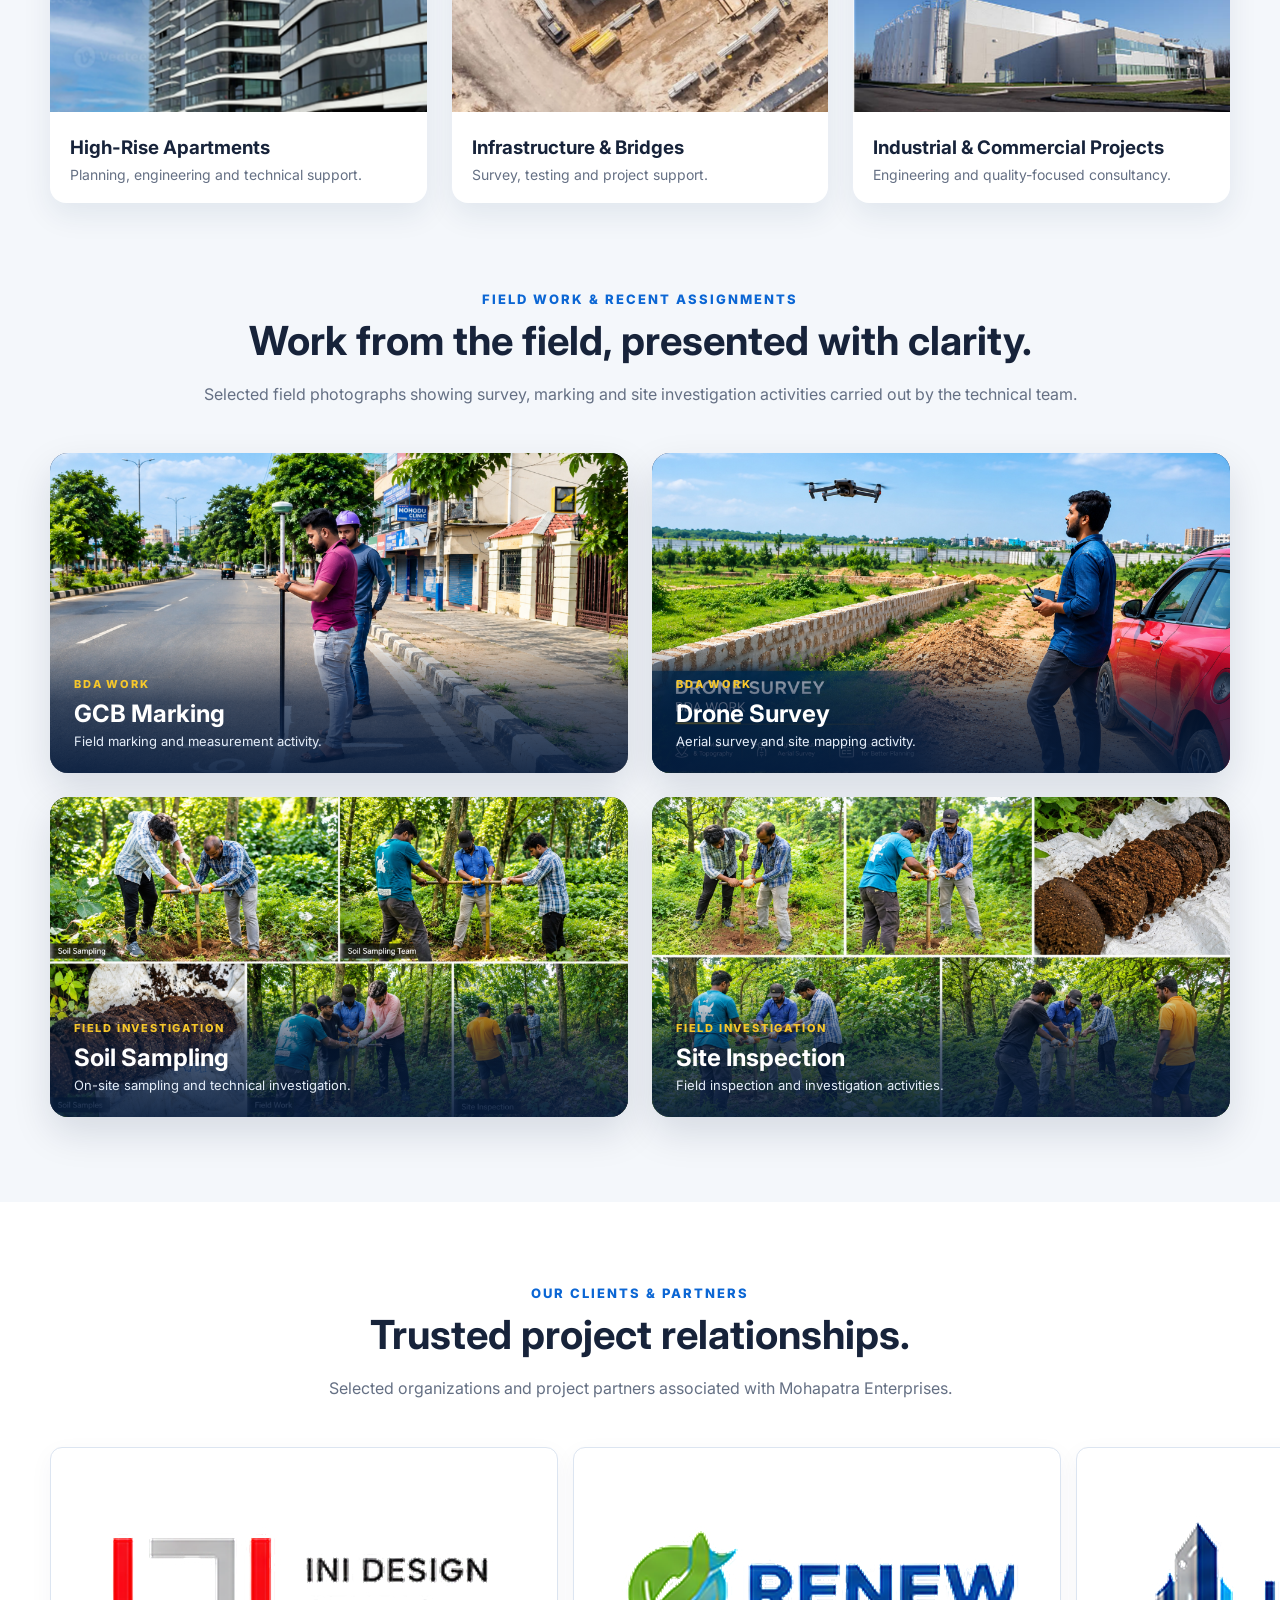
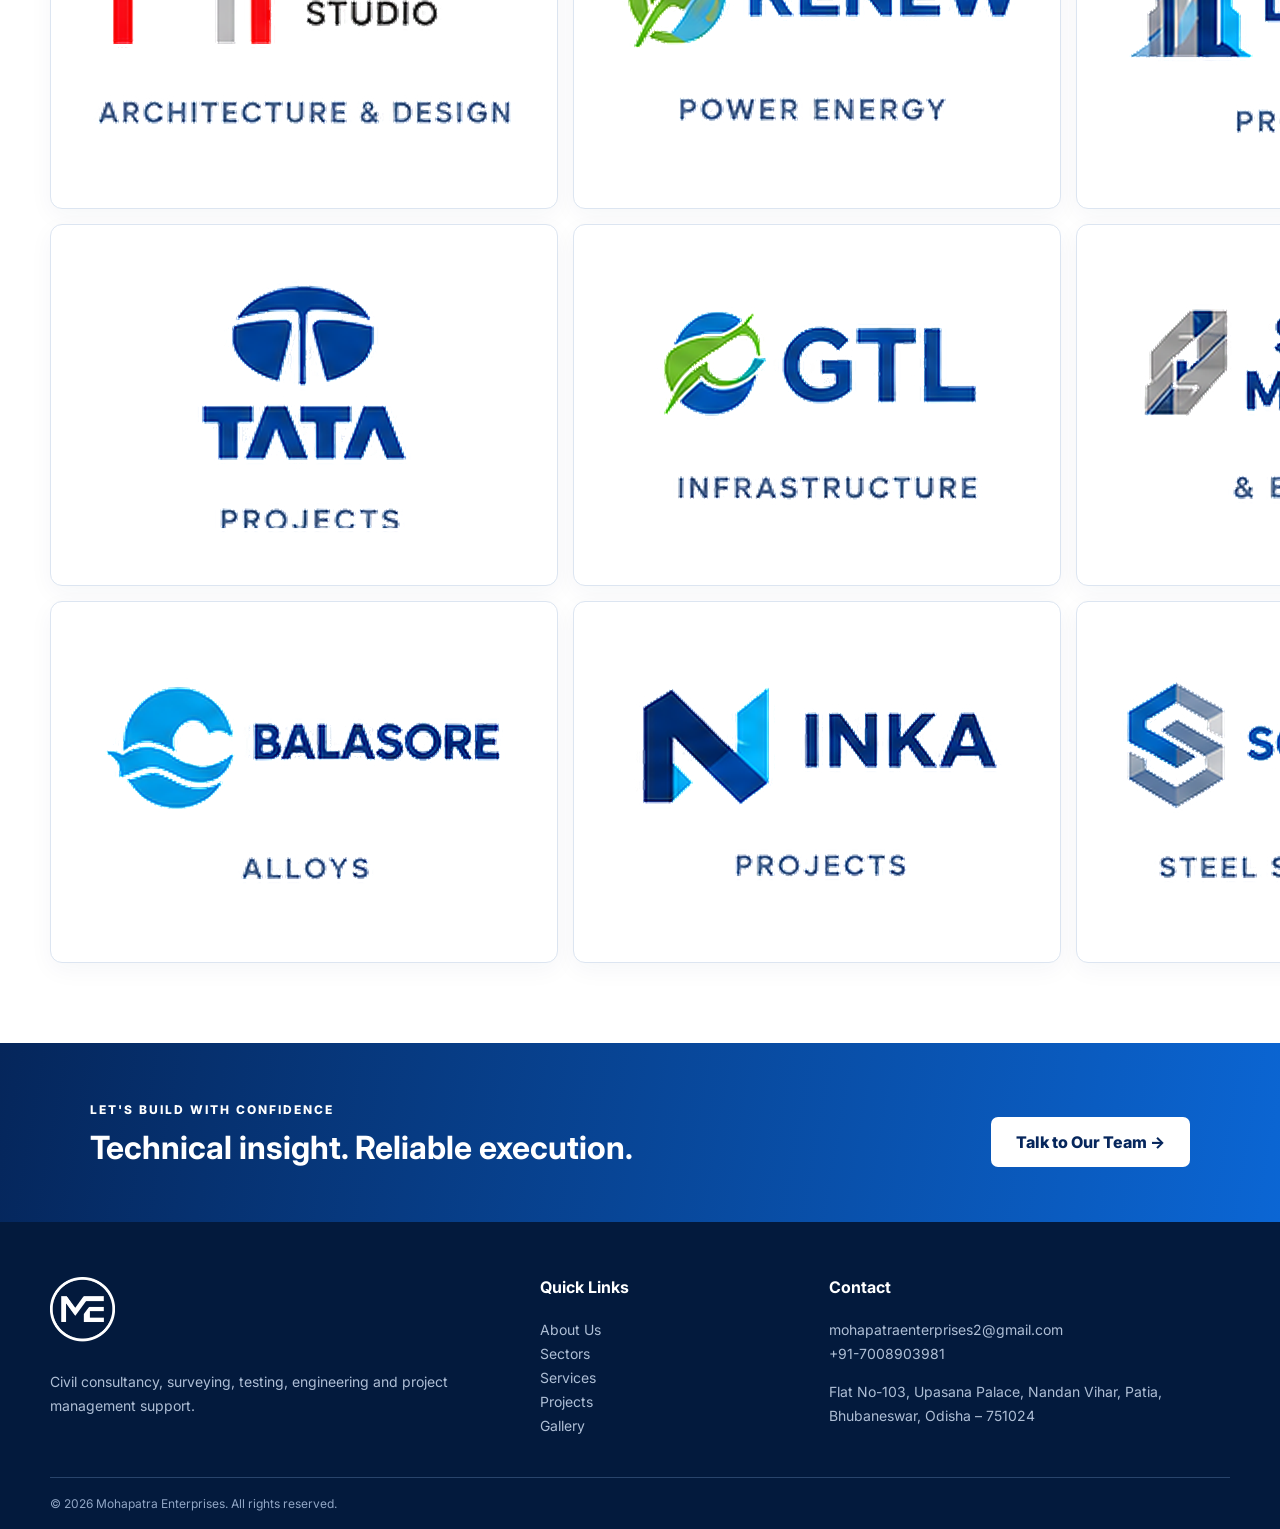
==== commit f77314be: "Add files via upload" ====
--- a/index.html
+++ b/index.html
@@ -25,8 +25,9 @@
 
 <header class="site-header">
   <div class="nav-inner">
-    <a class="brand" href="#home">
+    <a class="brand" href="#home" aria-label="Mohapatra Enterprises">
       <img class="brand-logo" src="assets/mohapatra-logo.png" alt="Mohapatra Enterprises logo">
+      <span class="brand-name"><strong>MOHAPATRA</strong><small>ENTERPRISES</small></span>
     </a>
     <button class="menu-toggle" aria-label="Open menu">☰</button>
     <nav class="main-nav">
@@ -133,22 +134,33 @@
 </section>
 
 <section id="clients" class="clients section">
-  <div class="section-head center"><span>OUR CLIENTS & PARTNERS</span><h2>Trusted project relationships.</h2><p>Client logos can be placed here as supplied by you. Until then, the names below are presented in clean logo-style cards.</p></div>
-  <div class="client-strip">
-    <div class="client-logo">RENEW<br><small>POWER ENERGY</small></div>
-    <div class="client-logo">L C INFRA<br><small>PROJECTS</small></div>
-    <div class="client-logo">SAATVIK<br><small>SOLAR INDUSTRIES</small></div>
-    <div class="client-logo">AMPIN<br><small>ENERGY TRANSITION</small></div>
-    <div class="client-logo">MAITHAN<br><small>ISPAT LIMITED</small></div>
-    <div class="client-logo">TATA<br><small>PROJECTS</small></div>
+  <div class="section-head center">
+    <span>OUR CLIENTS & PARTNERS</span>
+    <h2>Trusted project relationships.</h2>
+    <p>Selected organizations and project partners associated with Mohapatra Enterprises.</p>
   </div>
-  <div class="client-strip second">
-    <div class="client-logo">GTL<br><small>INFRASTRUCTURE</small></div>
-    <div class="client-logo">SHYAM METALICS<br><small>& ENERGY</small></div>
-    <div class="client-logo">AIRPORT<br><small>AUTHORITY</small></div>
-    <div class="client-logo">NHAI</div>
-    <div class="client-logo">IMFA</div>
-    <div class="client-logo">BALASORE<br><small>ALLOYS</small></div>
+
+  <div class="client-grid">
+    <div class="client-card"><img src="assets/client-logos/01_INI_Design_Studio.png" alt="INI Design Studio"></div>
+    <div class="client-card"><img src="assets/client-logos/02_ReNew.png" alt="ReNew"></div>
+    <div class="client-card"><img src="assets/client-logos/03_LC_Infra.png" alt="L C Infra"></div>
+    <div class="client-card"><img src="assets/client-logos/04_Saatvik.png" alt="Saatvik"></div>
+    <div class="client-card"><img src="assets/client-logos/05_AMPIN.png" alt="AMPIN"></div>
+    <div class="client-card"><img src="assets/client-logos/06_Maithan.png" alt="Maithan Ispat Limited"></div>
+
+    <div class="client-card"><img src="assets/client-logos/07_Tata_Projects.png" alt="Tata Projects"></div>
+    <div class="client-card"><img src="assets/client-logos/08_GTL.png" alt="GTL"></div>
+    <div class="client-card"><img src="assets/client-logos/09_Shyam_Metalics.png" alt="Shyam Metalics & Energy"></div>
+    <div class="client-card"><img src="assets/client-logos/10_Airport_Authority.png" alt="Airport Authority"></div>
+    <div class="client-card"><img src="assets/client-logos/11_NHAI.png" alt="NHAI"></div>
+    <div class="client-card"><img src="assets/client-logos/12_IMFA.png" alt="IMFA"></div>
+
+    <div class="client-card"><img src="assets/client-logos/13_Balasore_Alloys.png" alt="Balasore Alloys"></div>
+    <div class="client-card"><img src="assets/client-logos/14_INKA.png" alt="INKA"></div>
+    <div class="client-card"><img src="assets/client-logos/15_Scan_Steel.png" alt="Scan Steel"></div>
+    <div class="client-card"><img src="assets/client-logos/16_L&T.png" alt="L&T"></div>
+    <div class="client-card"><img src="assets/client-logos/17_JWS.png" alt="JWS"></div>
+    <div class="client-card"><img src="assets/client-logos/18_AECS_Engineering.png" alt="AECS Engineering"></div>
   </div>
 </section>
 
--- a/style.css
+++ b/style.css
@@ -1,11 +1,22 @@
 :root{--navy:#06265c;--blue:#0b66d4;--gold:#f6c72b;--ink:#17233a;--muted:#657084;--soft:#f4f7fb;--white:#fff;--radius:16px}
-*{box-sizing:border-box}html{scroll-behavior:smooth}body{margin:0;font-family:Inter,system-ui,Arial,sans-serif;color:var(--ink);background:#fff}a{text-decoration:none;color:inherit}.topbar{background:var(--navy);color:#fff;font-size:14px}.top-inner{max-width:1180px;margin:auto;min-height:42px;display:flex;align-items:center;justify-content:space-between;padding:0 20px}.contact-mini{display:flex;gap:28px}.social-mini{display:flex;gap:9px}.social-mini span{width:27px;height:27px;border-radius:50%;display:grid;place-items:center;background:#fff;color:var(--navy);font-weight:800;font-size:12px}.site-header{background:#fff;position:sticky;top:0;z-index:20;box-shadow:0 3px 16px #0b25550f}.nav-inner{max-width:1180px;margin:auto;min-height:86px;display:flex;align-items:center;gap:35px;padding:8px 20px}.brand{display:flex;align-items:center;margin-right:auto}.brand-logo{width:230px!important;height:70px!important;max-width:230px!important;max-height:70px!important;object-fit:contain!important;display:block!important}.main-nav{display:flex;align-items:center;gap:25px;font-weight:700;font-size:14px}.main-nav a{padding:12px 2px;border-bottom:3px solid transparent}.main-nav a:hover,.main-nav a.active{color:var(--blue);border-color:var(--blue)}.menu-toggle{display:none;border:0;background:var(--blue);color:#fff;padding:10px 13px;border-radius:8px;font-size:20px}
+*{box-sizing:border-box}html{scroll-behavior:smooth}body{margin:0;font-family:Inter,system-ui,Arial,sans-serif;color:var(--ink);background:#fff}a{text-decoration:none;color:inherit}.topbar{background:var(--navy);color:#fff;font-size:14px}.top-inner{max-width:1180px;margin:auto;min-height:42px;display:flex;align-items:center;justify-content:space-between;padding:0 20px}.contact-mini{display:flex;gap:28px}.social-mini{display:flex;gap:9px}.social-mini span{width:27px;height:27px;border-radius:50%;display:grid;place-items:center;background:#fff;color:var(--navy);font-weight:800;font-size:12px}.site-header{background:#fff;position:sticky;top:0;z-index:20;box-shadow:0 3px 16px #0b25550f}.nav-inner{max-width:1180px;margin:auto;min-height:86px;display:flex;align-items:center;gap:35px;padding:8px 20px}.brand{display:flex;align-items:center;gap:13px;margin-right:auto;min-width:340px}
+.brand-logo{width:70px!important;height:70px!important;max-width:70px!important;max-height:70px!important;object-fit:contain!important;display:block!important}
+.brand-name{display:flex;flex-direction:column;line-height:1.02;border-left:1px solid #cbd3df;padding-left:13px}
+.brand-name strong{font-size:25px;letter-spacing:.3px;color:#123e83;font-weight:800}
+.brand-name small{font-size:17px;letter-spacing:2px;color:#758196;font-weight:700;margin-top:4px}.main-nav{display:flex;align-items:center;gap:25px;font-weight:700;font-size:14px}.main-nav a{padding:12px 2px;border-bottom:3px solid transparent}.main-nav a:hover,.main-nav a.active{color:var(--blue);border-color:var(--blue)}.menu-toggle{display:none;border:0;background:var(--blue);color:#fff;padding:10px 13px;border-radius:8px;font-size:20px}
 .hero{position:relative;min-height:510px;display:grid;align-items:center;overflow:hidden}.hero-image{position:absolute;inset:0;background:url("assets/professional-hero-bg.png") center/cover no-repeat}.hero-overlay{position:absolute;inset:0;background:linear-gradient(90deg,#041b43e8 0%,#082d62c4 45%,#071d3b55 100%)}.hero-content{position:relative;z-index:2;max-width:1180px;width:100%;margin:auto;padding:70px 20px;color:#fff}.eyebrow{font-size:14px;font-weight:800;letter-spacing:2px;margin-bottom:18px}.hero h1{font-size:58px;line-height:1.05;margin:0 0 22px;font-weight:800}.hero h1 span{color:var(--gold)}.hero p{max-width:650px;font-size:18px;line-height:1.7;color:#edf4ff}.btn{display:inline-flex;gap:14px;align-items:center;margin-top:18px;padding:15px 25px;background:var(--blue);color:#fff;border-radius:7px;font-weight:800;box-shadow:0 10px 24px #005bd955}.btn:hover{transform:translateY(-2px)}
 .section{padding:80px 20px}.section-light{background:var(--soft)}.section-head{max-width:880px;margin:0 auto 45px}.section-head>span{color:var(--blue);font-size:13px;font-weight:800;letter-spacing:2px}.section-head h2{font-size:40px;margin:10px 0 15px;line-height:1.15}.section-head p{color:var(--muted);line-height:1.75}.section-head.center{text-align:center}.stats{max-width:1050px;margin:auto;display:grid;grid-template-columns:repeat(4,1fr);border:1px solid #dce5f2;border-radius:16px;overflow:hidden}.stats div{padding:28px;text-align:center;background:#fff;border-right:1px solid #e2e8f1}.stats div:last-child{border:0}.stats strong{display:block;color:var(--blue);font-size:30px}.stats small{color:var(--muted);font-weight:600}
 .section-dark{padding:85px 20px;background:linear-gradient(135deg,#041d47,#07366e);color:#fff}.section-head.light{color:#fff;text-align:center}.section-head.light p{color:#c9d9ef}.sector-grid{max-width:1180px;margin:auto;display:grid;grid-template-columns:repeat(3,1fr);gap:25px}.sector-card{background:#fff;color:var(--ink);border-radius:18px;overflow:hidden;box-shadow:0 16px 38px #00163438}.sector-card img{width:100%;height:190px;display:block;object-fit:cover}.sector-card h3{margin:20px 20px 8px;font-size:19px}.sector-card p{margin:0 20px 22px;color:var(--muted);font-size:14px;line-height:1.6}
 .service-grid{max-width:1180px;margin:auto;display:grid;grid-template-columns:repeat(3,1fr);gap:22px}.service{padding:28px;border:1px solid #dce5f1;border-radius:15px;background:#fff;box-shadow:0 10px 30px #12315b0c}.icon{width:45px;height:45px;display:grid;place-items:center;border-radius:10px;background:#e8f1ff;color:var(--blue);font-weight:800}.service h3{margin:18px 0 9px}.service p{color:var(--muted);line-height:1.65;font-size:14px}
 .project-grid{max-width:1180px;margin:auto;display:grid;grid-template-columns:repeat(3,1fr);gap:25px}.project{background:#fff;border-radius:16px;overflow:hidden;box-shadow:0 12px 30px #12315b15}.project img{width:100%;height:210px;object-fit:cover}.project div{padding:20px}.project h3{margin:0 0 7px}.project p{margin:0;color:var(--muted);font-size:14px}
-.gallery{padding:85px 20px;background:var(--soft)}.gallery-grid{max-width:1180px;margin:auto;display:grid;grid-template-columns:repeat(2,1fr);gap:24px}.gallery-card{position:relative;min-height:280px;border-radius:18px;overflow:hidden;background:#0b2550;box-shadow:0 16px 38px #00163420}.gallery-card img{width:100%;height:320px;display:block;object-fit:cover;transition:transform .45s ease}.gallery-card:hover img{transform:scale(1.04)}.gallery-caption{position:absolute;left:0;right:0;bottom:0;padding:28px 24px 22px;color:#fff;background:linear-gradient(0deg,#041a3ce8 0%,#041a3caa 55%,transparent 100%)}.gallery-caption span{font-size:11px;letter-spacing:1.8px;font-weight:800;color:#f6c72b}.gallery-caption h3{margin:7px 0 4px;font-size:24px}.gallery-caption p{margin:0;color:#e4edf9;font-size:13px;line-height:1.5}.clients{background:#fff}.client-strip{max-width:1180px;margin:0 auto 18px;display:grid;grid-template-columns:repeat(6,1fr);gap:15px}.client-logo{min-height:105px;background:#fff;border:1px solid #e1e7f0;border-radius:10px;display:grid;place-items:center;text-align:center;padding:12px;font-weight:900;color:#153b80;box-shadow:0 7px 24px #102b550b;font-size:18px}.client-logo small{font-size:9px;letter-spacing:1px;color:#67768e}.cta{background:linear-gradient(100deg,#05265b,#0b66d4);color:#fff;padding:55px 20px;display:flex;justify-content:space-between;align-items:center;gap:25px}.cta>div{max-width:900px;margin-left:max(20px,calc((100vw - 1140px)/2))}.cta span{font-size:12px;letter-spacing:2px;font-weight:800}.cta h2{margin:10px 0 0;font-size:32px}.light-btn{background:#fff;color:var(--navy);margin-right:max(20px,calc((100vw - 1140px)/2));box-shadow:none}
+.gallery{padding:85px 20px;background:var(--soft)}.gallery-grid{max-width:1180px;margin:auto;display:grid;grid-template-columns:repeat(2,1fr);gap:24px}.gallery-card{position:relative;min-height:280px;border-radius:18px;overflow:hidden;background:#0b2550;box-shadow:0 16px 38px #00163420}.gallery-card img{width:100%;height:320px;display:block;object-fit:cover;transition:transform .45s ease}.gallery-card:hover img{transform:scale(1.04)}.gallery-caption{position:absolute;left:0;right:0;bottom:0;padding:28px 24px 22px;color:#fff;background:linear-gradient(0deg,#041a3ce8 0%,#041a3caa 55%,transparent 100%)}.gallery-caption span{font-size:11px;letter-spacing:1.8px;font-weight:800;color:#f6c72b}.gallery-caption h3{margin:7px 0 4px;font-size:24px}.gallery-caption p{margin:0;color:#e4edf9;font-size:13px;line-height:1.5}.clients{background:#fff}
+.client-grid{max-width:1180px;margin:0 auto;display:grid;grid-template-columns:repeat(6,1fr);gap:15px}
+.client-card{min-height:125px;background:#fff;border:1px solid #dce5f1;border-radius:12px;display:flex;flex-direction:column;align-items:center;justify-content:center;text-align:center;padding:14px 10px;color:#153b80;box-shadow:0 7px 24px #102b550b}
+.client-card b{font-size:20px;line-height:1.12;font-weight:900;letter-spacing:.1px}
+.client-card small{font-size:9px;letter-spacing:1.15px;color:#64748b;font-weight:800;margin-top:14px}
+.client-card.ini-card img{width:190px;height:58px;object-fit:contain}
+.client-card.ini-card small{margin-top:9px}
+.cta{background:linear-gradient(100deg,#05265b,#0b66d4);color:#fff;padding:55px 20px;display:flex;justify-content:space-between;align-items:center;gap:25px}.cta>div{max-width:900px;margin-left:max(20px,calc((100vw - 1140px)/2))}.cta span{font-size:12px;letter-spacing:2px;font-weight:800}.cta h2{margin:10px 0 0;font-size:32px}.light-btn{background:#fff;color:var(--navy);margin-right:max(20px,calc((100vw - 1140px)/2));box-shadow:none}
 .footer{background:#031a3d;color:#d9e5f7;padding:55px 20px 0}.footer-grid{max-width:1180px;margin:auto;display:grid;grid-template-columns:1.3fr .7fr 1.2fr;gap:55px}.footer-logo{width:210px;height:65px;object-fit:contain;object-position:left center;filter:brightness(0) invert(1);margin-bottom:10px}.footer p,.footer a{display:block;color:#aebed5;font-size:14px;line-height:1.7}.footer h4{color:#fff;margin-top:0}.copyright{max-width:1180px;margin:35px auto 0;border-top:1px solid #29446b;padding:18px 0;color:#91a6c5;font-size:12px}
-@media(max-width:900px){.main-nav{display:none;position:absolute;left:0;right:0;top:86px;background:#fff;flex-direction:column;align-items:flex-start;padding:15px 25px;box-shadow:0 15px 30px #0002}.main-nav.open{display:flex}.menu-toggle{display:block}.nav-inner{min-height:75px}.brand-logo{width:200px!important;height:58px!important}.hero h1{font-size:43px}.sector-grid,.service-grid,.project-grid,.gallery-grid{grid-template-columns:1fr 1fr}.client-strip{grid-template-columns:repeat(3,1fr)}.stats{grid-template-columns:1fr 1fr}.footer-grid{grid-template-columns:1fr 1fr}.cta{flex-direction:column;align-items:flex-start}.light-btn{margin-left:20px}}
-@media(max-width:560px){.contact-mini{gap:8px;font-size:11px}.social-mini{display:none}.nav-inner{padding:6px 14px}.brand-logo{width:175px!important;height:54px!important}.hero{min-height:570px}.hero-content{padding:55px 20px}.hero h1{font-size:37px}.hero p{font-size:15px}.section{padding:60px 16px}.section-head h2{font-size:31px}.sector-grid,.service-grid,.project-grid,.gallery-grid,.client-strip{grid-template-columns:1fr}.stats{grid-template-columns:1fr 1fr}.footer-grid{grid-template-columns:1fr}}
+@media(max-width:900px){.main-nav{display:none;position:absolute;left:0;right:0;top:86px;background:#fff;flex-direction:column;align-items:flex-start;padding:15px 25px;box-shadow:0 15px 30px #0002}.main-nav.open{display:flex}.menu-toggle{display:block}.nav-inner{min-height:75px}.brand-logo{width:62px!important;height:62px!important}.brand-name strong{font-size:21px}.brand-name small{font-size:14px}.hero h1{font-size:43px}.sector-grid,.service-grid,.project-grid,.gallery-grid{grid-template-columns:1fr 1fr}.client-grid{grid-template-columns:repeat(3,1fr)}.stats{grid-template-columns:1fr 1fr}.footer-grid{grid-template-columns:1fr 1fr}.cta{flex-direction:column;align-items:flex-start}.light-btn{margin-left:20px}}
+@media(max-width:560px){.contact-mini{gap:8px;font-size:11px}.social-mini{display:none}.nav-inner{padding:6px 14px}.brand{min-width:0;gap:9px}.brand-logo{width:52px!important;height:52px!important}.brand-name strong{font-size:17px}.brand-name small{font-size:11px;letter-spacing:1.2px}.client-grid{grid-template-columns:1fr}.hero{min-height:570px}.hero-content{padding:55px 20px}.hero h1{font-size:37px}.hero p{font-size:15px}.section{padding:60px 16px}.section-head h2{font-size:31px}.sector-grid,.service-grid,.project-grid,.gallery-grid,.client-strip{grid-template-columns:1fr}.stats{grid-template-columns:1fr 1fr}.footer-grid{grid-template-columns:1fr}}
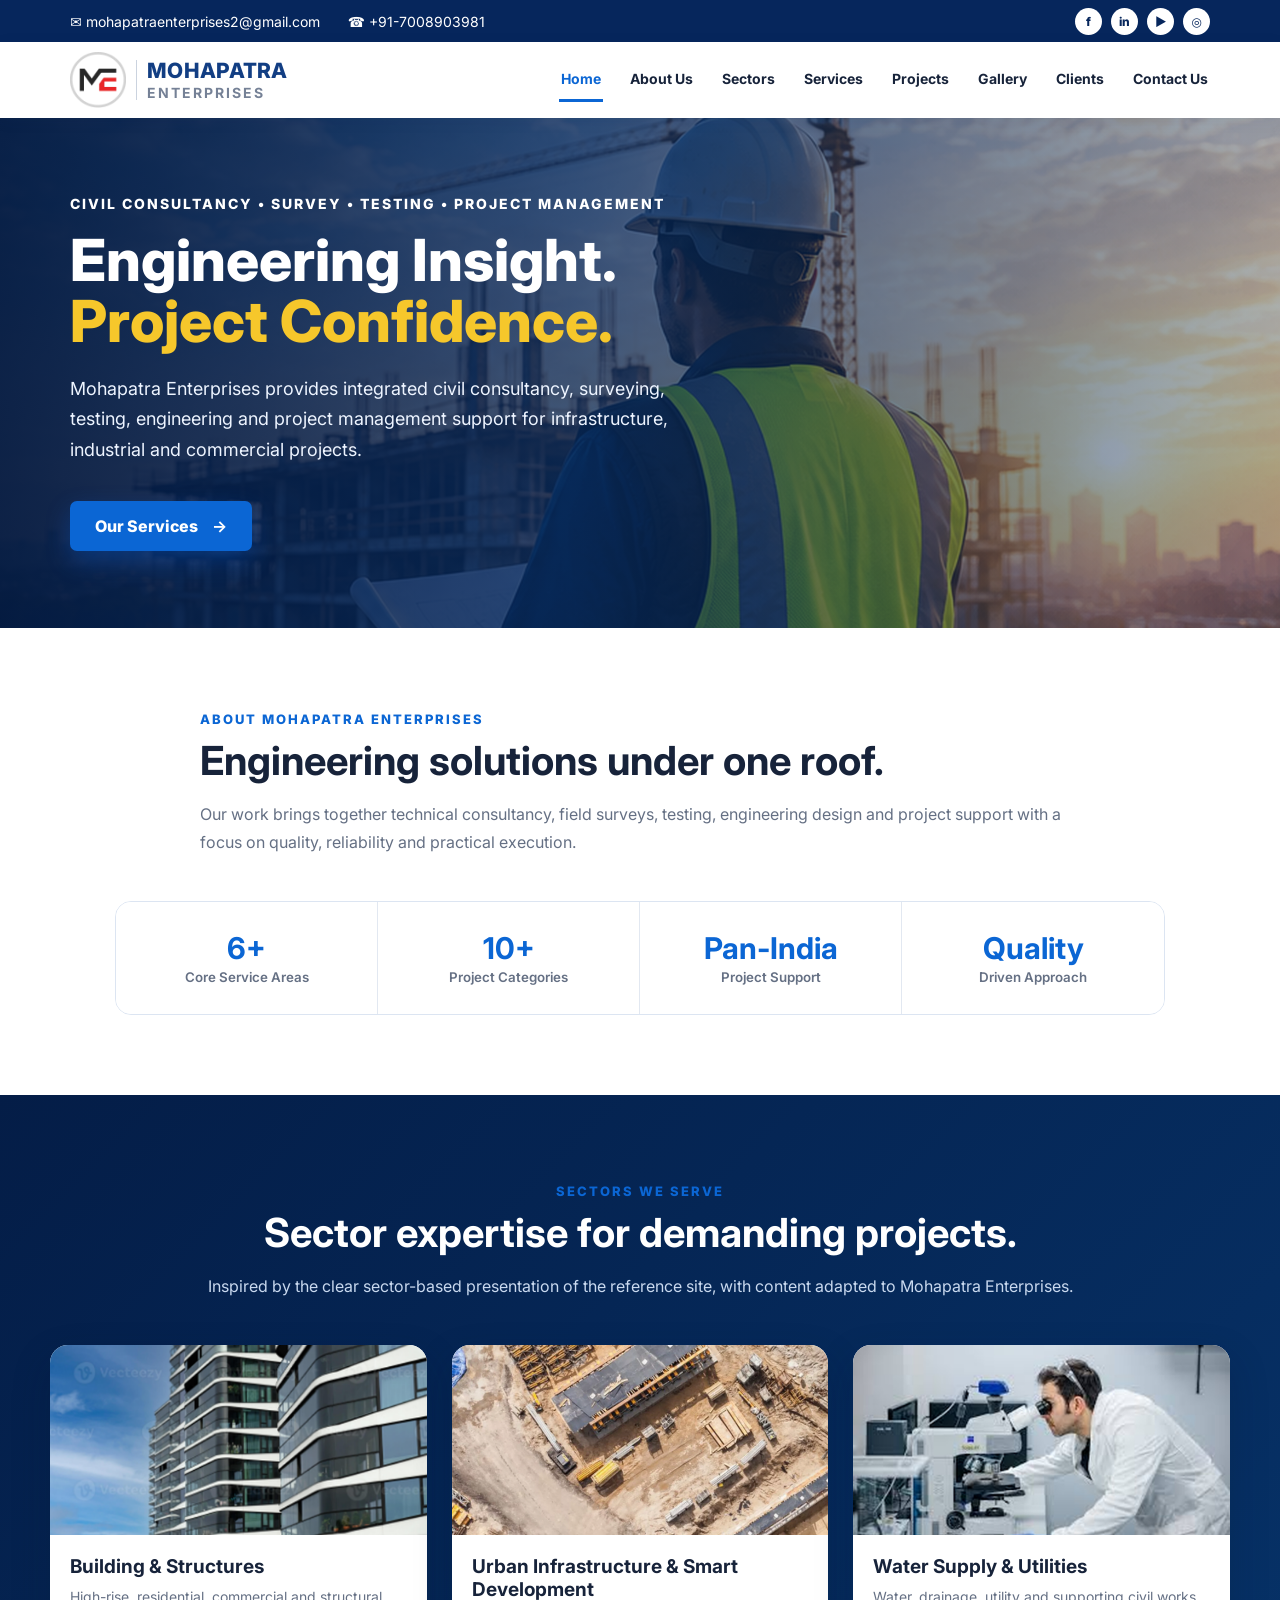
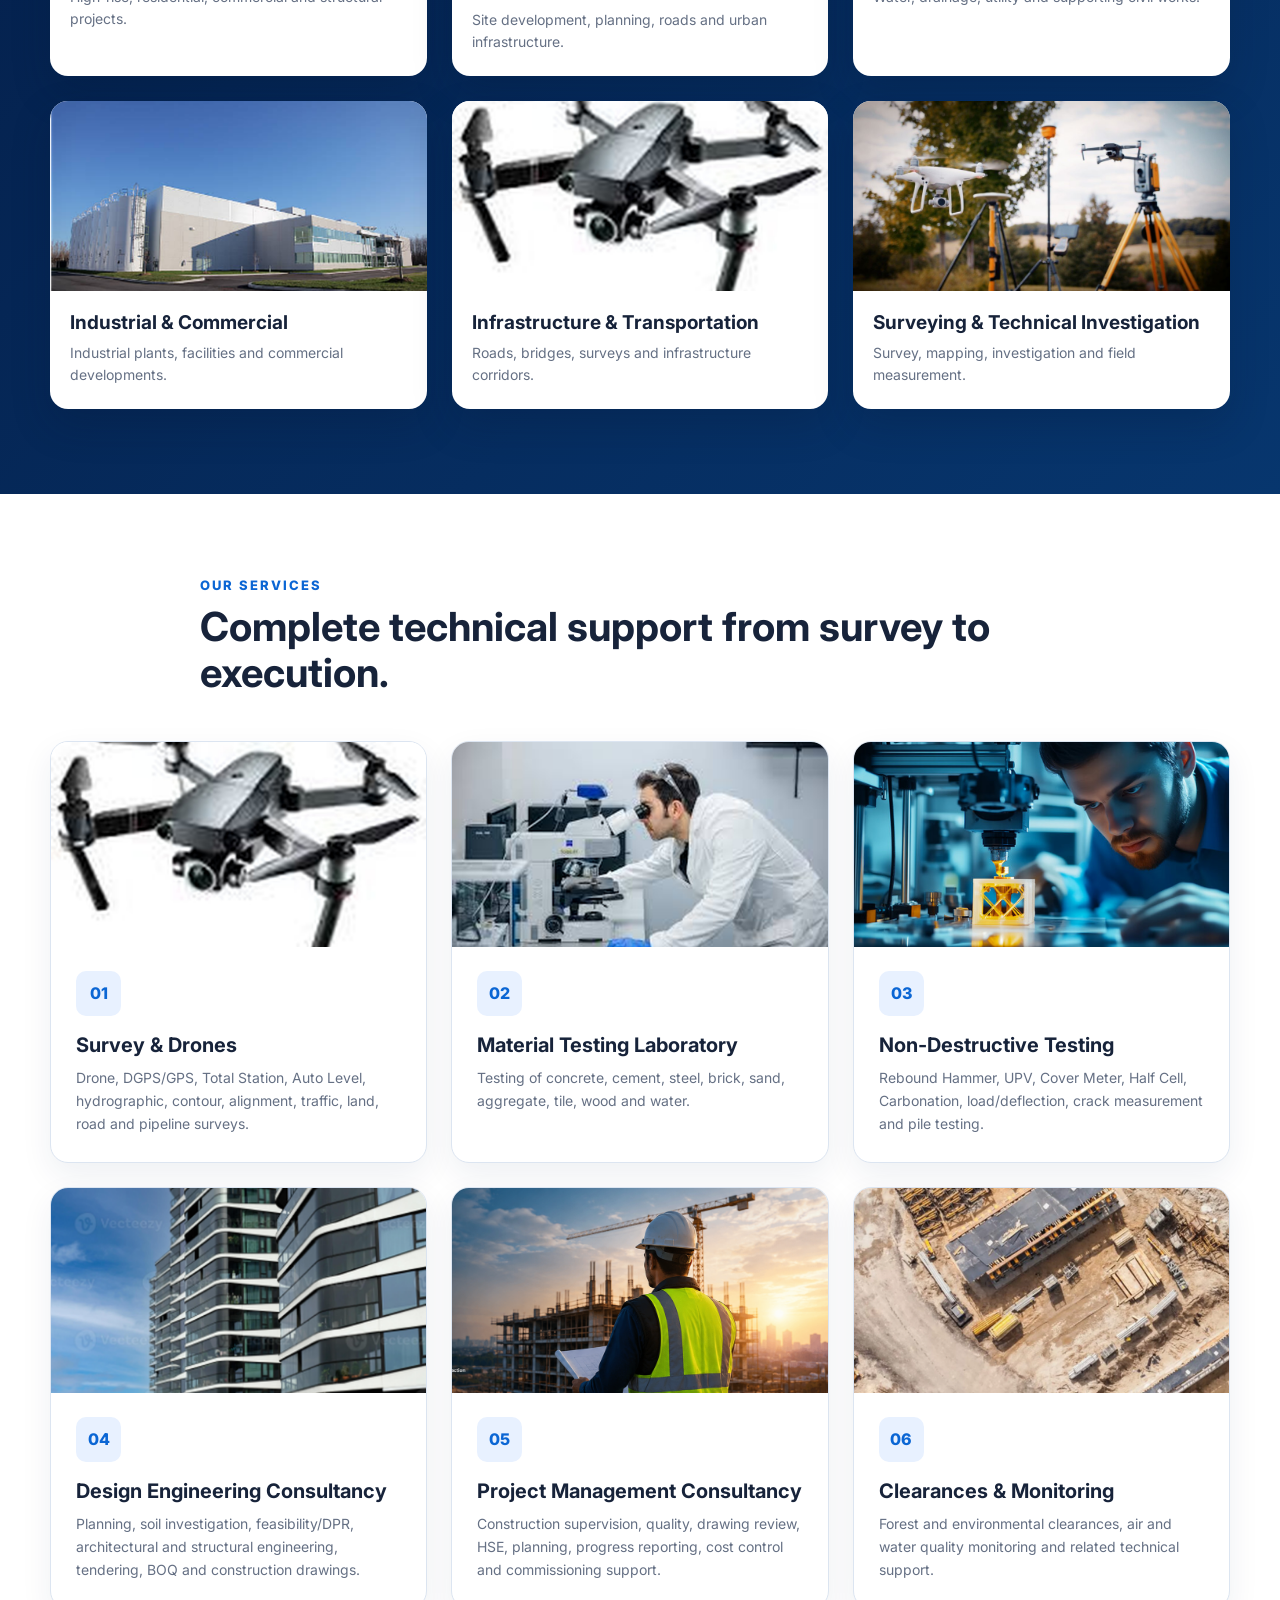
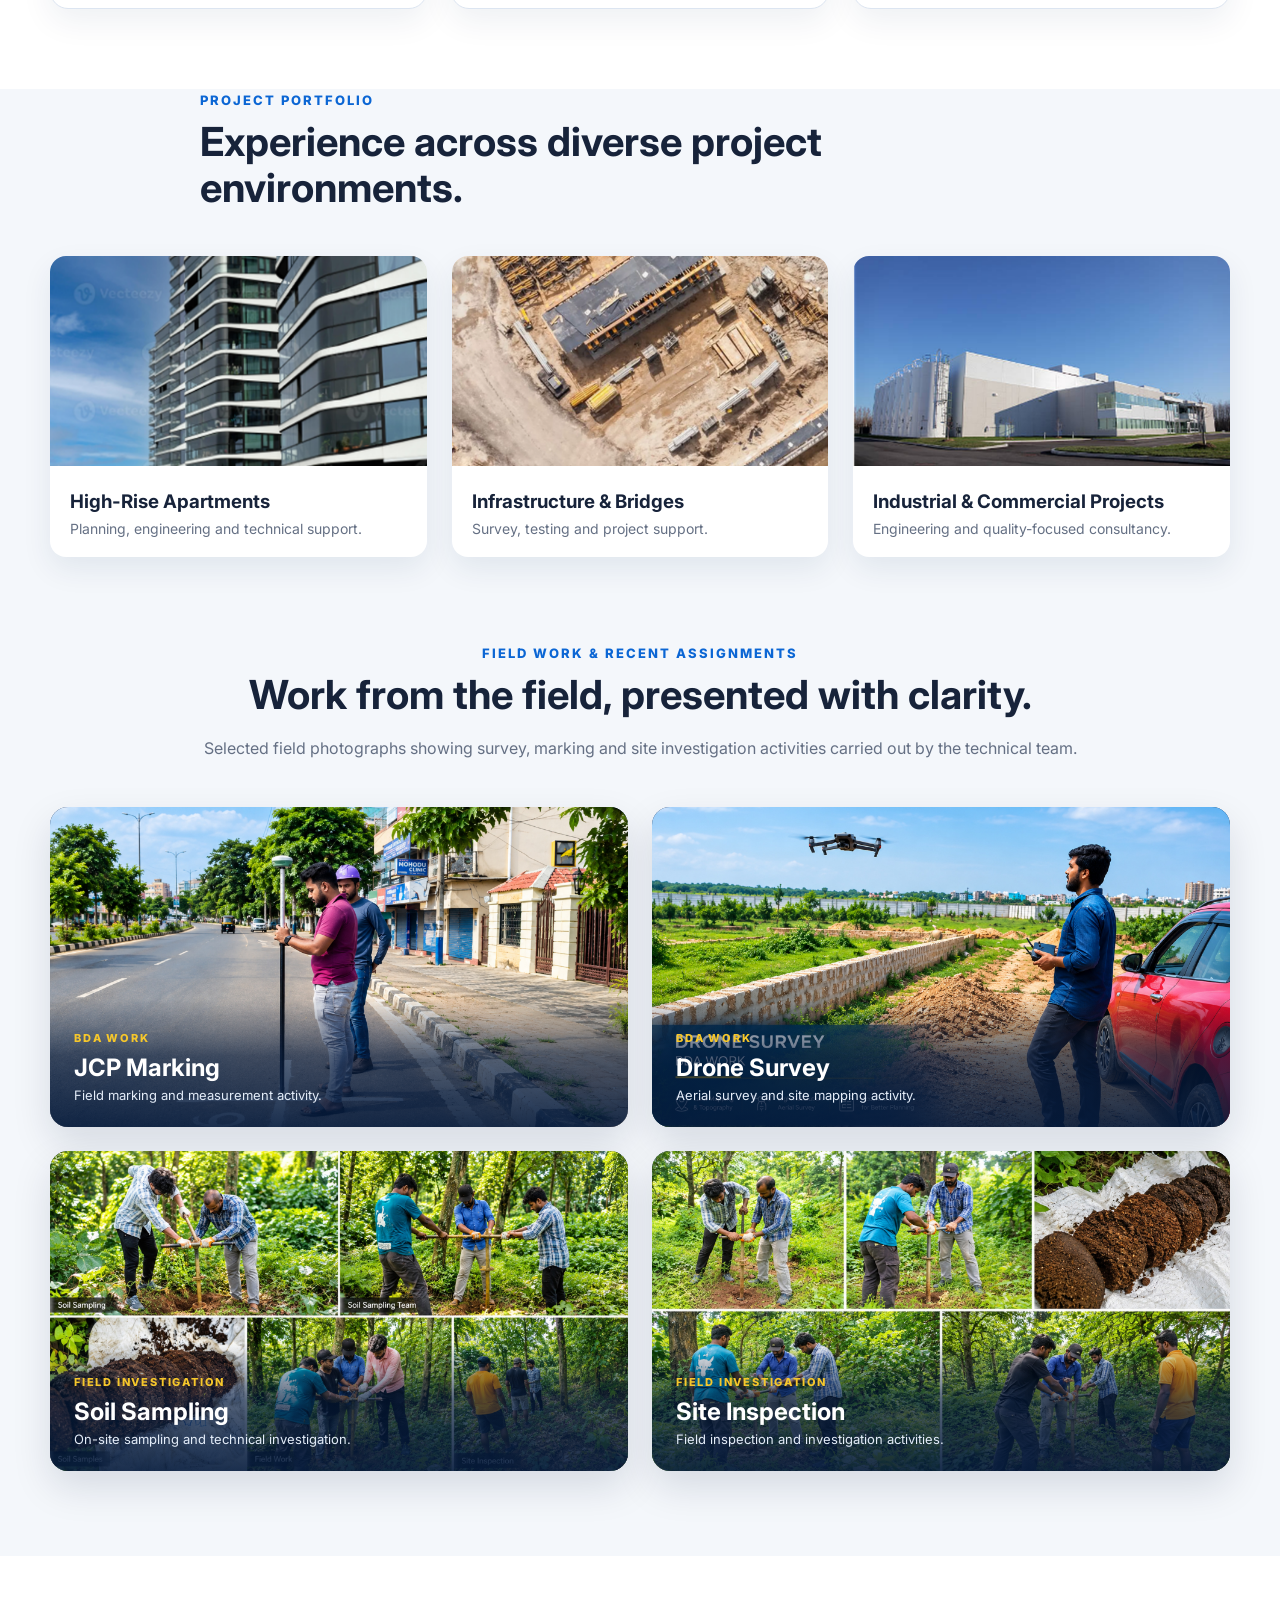
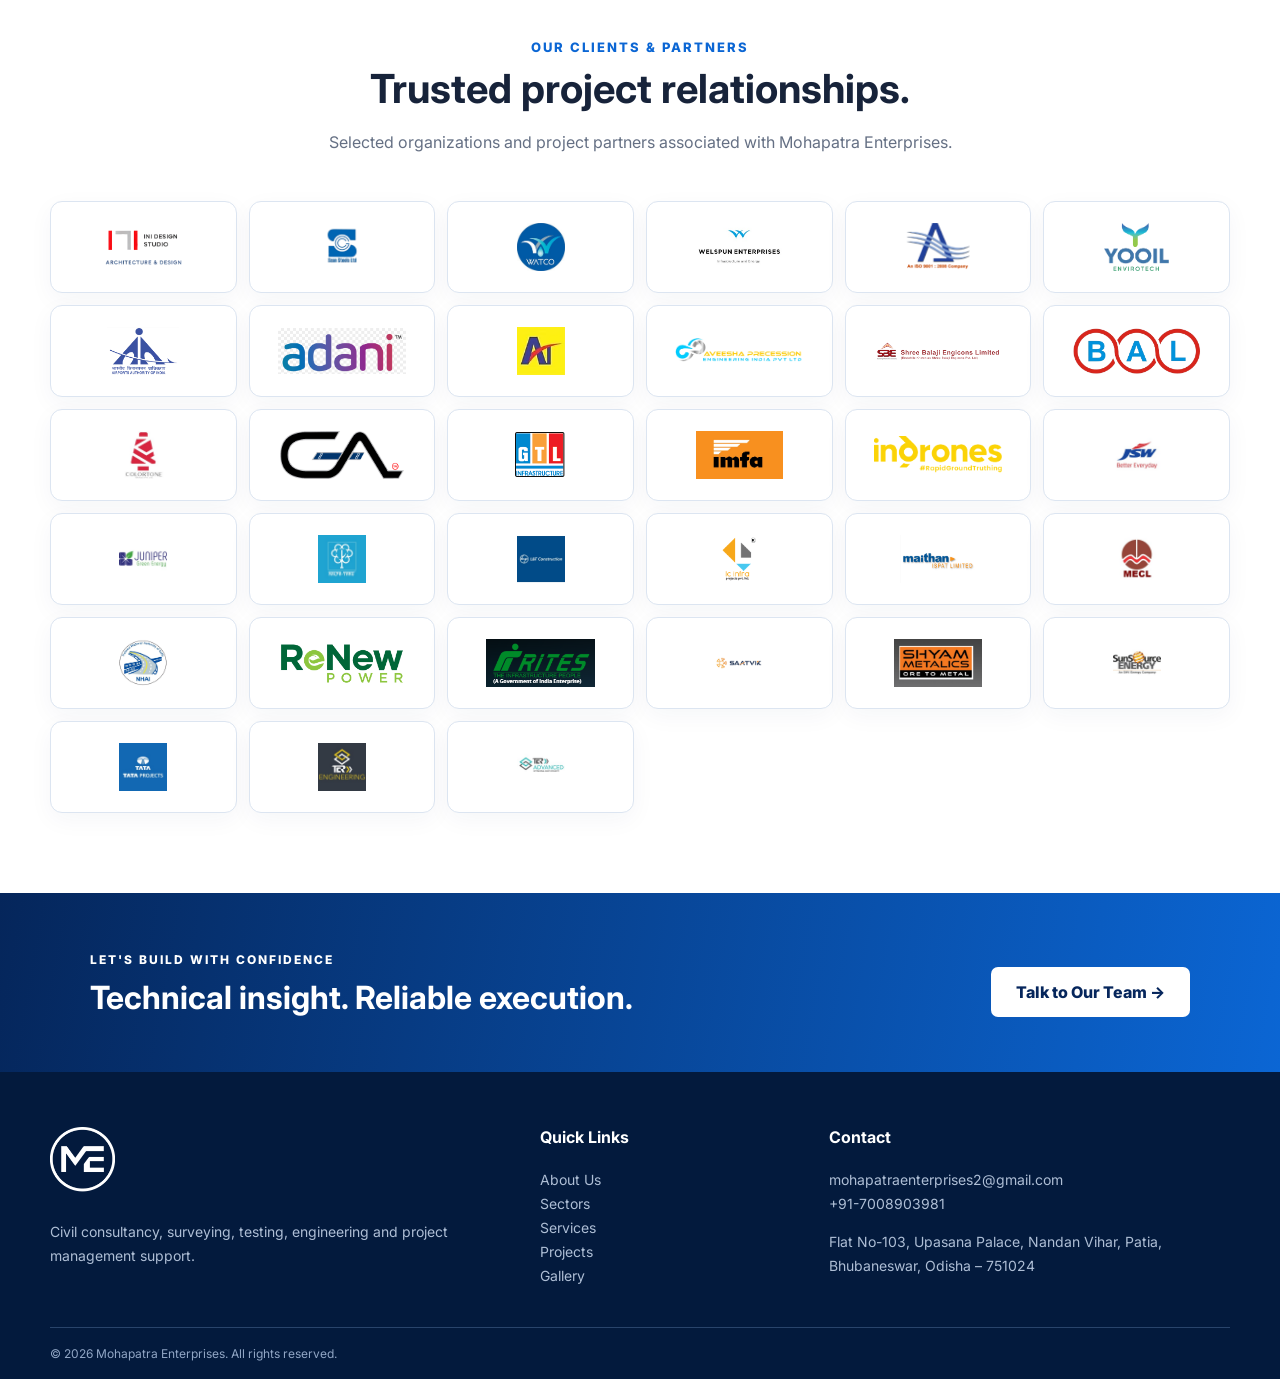
==== commit f279bfad: "Update website with client logos and improve branding" ====
--- a/index.html
+++ b/index.html
@@ -89,12 +89,12 @@
     <span>OUR SERVICES</span><h2>Complete technical support from survey to execution.</h2>
   </div>
   <div class="service-grid">
-    <article class="service"><div class="icon">01</div><h3>Survey & Drones</h3><p>Drone, DGPS/GPS, Total Station, Auto Level, hydrographic, contour, alignment, traffic, land, road and pipeline surveys.</p></article>
-    <article class="service"><div class="icon">02</div><h3>Material Testing Laboratory</h3><p>Testing of concrete, cement, steel, brick, sand, aggregate, tile, wood and water.</p></article>
-    <article class="service"><div class="icon">03</div><h3>Non-Destructive Testing</h3><p>Rebound Hammer, UPV, Cover Meter, Half Cell, Carbonation, load/deflection, crack measurement and pile testing.</p></article>
-    <article class="service"><div class="icon">04</div><h3>Design Engineering Consultancy</h3><p>Planning, soil investigation, feasibility/DPR, architectural and structural engineering, tendering, BOQ and construction drawings.</p></article>
-    <article class="service"><div class="icon">05</div><h3>Project Management Consultancy</h3><p>Construction supervision, quality, drawing review, HSE, planning, progress reporting, cost control and commissioning support.</p></article>
-    <article class="service"><div class="icon">06</div><h3>Clearances & Monitoring</h3><p>Forest and environmental clearances, air and water quality monitoring and related technical support.</p></article>
+    <article class="service"><img src="assets/drone.jpg" alt="Drone and land surveying equipment" loading="lazy"><div class="service-body"><div class="icon">01</div><h3>Survey & Drones</h3><p>Drone, DGPS/GPS, Total Station, Auto Level, hydrographic, contour, alignment, traffic, land, road and pipeline surveys.</p></div></article>
+    <article class="service"><img src="assets/lab.jpg" alt="Material testing laboratory" loading="lazy"><div class="service-body"><div class="icon">02</div><h3>Material Testing Laboratory</h3><p>Testing of concrete, cement, steel, brick, sand, aggregate, tile, wood and water.</p></div></article>
+    <article class="service"><img src="assets/testing.jpg" alt="Non-destructive testing and technical inspection" loading="lazy"><div class="service-body"><div class="icon">03</div><h3>Non-Destructive Testing</h3><p>Rebound Hammer, UPV, Cover Meter, Half Cell, Carbonation, load/deflection, crack measurement and pile testing.</p></div></article>
+    <article class="service"><img src="assets/high-rise.png" alt="Architectural and structural engineering design" loading="lazy"><div class="service-body"><div class="icon">04</div><h3>Design Engineering Consultancy</h3><p>Planning, soil investigation, feasibility/DPR, architectural and structural engineering, tendering, BOQ and construction drawings.</p></div></article>
+    <article class="service"><img src="assets/professional-hero-bg.png" alt="Construction project management and site supervision" loading="lazy"><div class="service-body"><div class="icon">05</div><h3>Project Management Consultancy</h3><p>Construction supervision, quality, drawing review, HSE, planning, progress reporting, cost control and commissioning support.</p></div></article>
+    <article class="service"><img src="assets/site-aerial.png" alt="Environmental and site monitoring" loading="lazy"><div class="service-body"><div class="icon">06</div><h3>Clearances & Monitoring</h3><p>Forest and environmental clearances, air and water quality monitoring and related technical support.</p></div></article>
   </div>
 </section>
 
@@ -115,8 +115,8 @@
   </div>
   <div class="gallery-grid">
     <article class="gallery-card wide-card">
-      <img src="assets/gallery-gcb-marking-bda.jpg" alt="GCB marking field work for BDA assignment" loading="lazy">
-      <div class="gallery-caption"><span>BDA WORK</span><h3>GCB Marking</h3><p>Field marking and measurement activity.</p></div>
+      <img src="assets/gallery-gcb-marking-bda.jpg" alt="JCP marking field work for BDA assignment" loading="lazy">
+      <div class="gallery-caption"><span>BDA WORK</span><h3>JCP Marking</h3><p>Field marking and measurement activity.</p></div>
     </article>
     <article class="gallery-card wide-card">
       <img src="assets/gallery-drone-survey-bda.jpg" alt="Drone survey field work for BDA assignment" loading="lazy">
@@ -141,26 +141,39 @@
   </div>
 
   <div class="client-grid">
-    <div class="client-card"><img src="assets/client-logos/01_INI_Design_Studio.png" alt="INI Design Studio"></div>
-    <div class="client-card"><img src="assets/client-logos/02_ReNew.png" alt="ReNew"></div>
-    <div class="client-card"><img src="assets/client-logos/03_LC_Infra.png" alt="L C Infra"></div>
-    <div class="client-card"><img src="assets/client-logos/04_Saatvik.png" alt="Saatvik"></div>
-    <div class="client-card"><img src="assets/client-logos/05_AMPIN.png" alt="AMPIN"></div>
-    <div class="client-card"><img src="assets/client-logos/06_Maithan.png" alt="Maithan Ispat Limited"></div>
-
-    <div class="client-card"><img src="assets/client-logos/07_Tata_Projects.png" alt="Tata Projects"></div>
-    <div class="client-card"><img src="assets/client-logos/08_GTL.png" alt="GTL"></div>
-    <div class="client-card"><img src="assets/client-logos/09_Shyam_Metalics.png" alt="Shyam Metalics & Energy"></div>
-    <div class="client-card"><img src="assets/client-logos/10_Airport_Authority.png" alt="Airport Authority"></div>
-    <div class="client-card"><img src="assets/client-logos/11_NHAI.png" alt="NHAI"></div>
-    <div class="client-card"><img src="assets/client-logos/12_IMFA.png" alt="IMFA"></div>
-
-    <div class="client-card"><img src="assets/client-logos/13_Balasore_Alloys.png" alt="Balasore Alloys"></div>
-    <div class="client-card"><img src="assets/client-logos/14_INKA.png" alt="INKA"></div>
-    <div class="client-card"><img src="assets/client-logos/15_Scan_Steel.png" alt="Scan Steel"></div>
-    <div class="client-card"><img src="assets/client-logos/16_L&T.png" alt="L&T"></div>
-    <div class="client-card"><img src="assets/client-logos/17_JWS.png" alt="JWS"></div>
-    <div class="client-card"><img src="assets/client-logos/18_AECS_Engineering.png" alt="AECS Engineering"></div>
+    <div class="client-card"><img src="assets/client-logos/01_INI_Design_Studio.png" alt="INI Design Studio" loading="lazy"></div>
+    <div class="client-card"><img src="assets/client-logos/02_Scan_Steel.png" alt="Scan Steel" loading="lazy"></div>
+    <div class="client-card"><img src="assets/client-logos/03_WATCO.jpeg" alt="WATCO" loading="lazy"></div>
+    <div class="client-card"><img src="assets/client-logos/04_WELSPUN.jpeg" alt="Welspun" loading="lazy"></div>
+    <div class="client-card"><img src="assets/client-logos/05_AECS.png" alt="AECS Engineering" loading="lazy"></div>
+    <div class="client-card"><img src="assets/client-logos/06_YOOIL.webp" alt="YOOIL" loading="lazy"></div>
+    <div class="client-card"><img src="assets/client-logos/AAOI_logo.png" alt="Airports Authority of India" loading="lazy"></div>
+    <div class="client-card"><img src="assets/client-logos/Adani group_logo.png" alt="Adani Group" loading="lazy"></div>
+    <div class="client-card"><img src="assets/client-logos/Agrawal treders.avif" alt="Agrawal Traders" loading="lazy"></div>
+    <div class="client-card"><img src="assets/client-logos/Avieesha logo-1.png" alt="Avieesha" loading="lazy"></div>
+    <div class="client-card"><img src="assets/client-logos/Balaji engicon_logo.png" alt="Balaji Engicon" loading="lazy"></div>
+    <div class="client-card"><img src="assets/client-logos/Balesore alloys_logo.png" alt="Balasore Alloys" loading="lazy"></div>
+    <div class="client-card"><img src="assets/client-logos/colortone_textile_private_limited_logo.jpg" alt="Colortone Textile Private Limited" loading="lazy"></div>
+    <div class="client-card"><img src="assets/client-logos/Gayatri Agency logo1.png" alt="Gayatri Agency" loading="lazy"></div>
+    <div class="client-card"><img src="assets/client-logos/GTL_logo.png" alt="GTL" loading="lazy"></div>
+    <div class="client-card"><img src="assets/client-logos/IMFA_logo.jpg" alt="IMFA" loading="lazy"></div>
+    <div class="client-card"><img src="assets/client-logos/indrones-logo.webp" alt="Indrones" loading="lazy"></div>
+    <div class="client-card"><img src="assets/client-logos/jswgroup_logo.jpg" alt="JSW Group" loading="lazy"></div>
+    <div class="client-card"><img src="assets/client-logos/juniper greenenergy_logo.jpg" alt="Juniper Green Energy" loading="lazy"></div>
+    <div class="client-card"><img src="assets/client-logos/kalpataru_limited_logo.jpg" alt="Kalpataru Limited" loading="lazy"></div>
+    <div class="client-card"><img src="assets/client-logos/l_t_construction_logo.jpg" alt="L&T Construction" loading="lazy"></div>
+    <div class="client-card"><img src="assets/client-logos/LC Infra_logo.png" alt="LC Infra" loading="lazy"></div>
+    <div class="client-card"><img src="assets/client-logos/MAITHAN_logo.png" alt="Maithan" loading="lazy"></div>
+    <div class="client-card"><img src="assets/client-logos/MECL_logo.jpg" alt="MECL" loading="lazy"></div>
+    <div class="client-card"><img src="assets/client-logos/national_highways_authority_of_india_nhai.jpg" alt="NHAI" loading="lazy"></div>
+    <div class="client-card"><img src="assets/client-logos/Renew_logo 2.png" alt="ReNew" loading="lazy"></div>
+    <div class="client-card"><img src="assets/client-logos/RITES limited_logo.png" alt="RITES Limited" loading="lazy"></div>
+    <div class="client-card"><img src="assets/client-logos/SAATVIK_logo.jpg" alt="Saatvik" loading="lazy"></div>
+    <div class="client-card"><img src="assets/client-logos/Shaym metalic & Eneregy_logo.png" alt="Shyam Metallic & Energy" loading="lazy"></div>
+    <div class="client-card"><img src="assets/client-logos/sunsource_energy_logo.jpg" alt="SunSource Energy" loading="lazy"></div>
+    <div class="client-card"><img src="assets/client-logos/tata_projects_logo.jpg" alt="Tata Projects" loading="lazy"></div>
+    <div class="client-card"><img src="assets/client-logos/TCR Engineering-logo.jpg" alt="TCR Engineering" loading="lazy"></div>
+    <div class="client-card"><img src="assets/client-logos/tcradvanced_logo.jpg" alt="TCR Advanced" loading="lazy"></div>
   </div>
 </section>
 
--- a/style.css
+++ b/style.css
@@ -1,22 +1,24 @@
 :root{--navy:#06265c;--blue:#0b66d4;--gold:#f6c72b;--ink:#17233a;--muted:#657084;--soft:#f4f7fb;--white:#fff;--radius:16px}
-*{box-sizing:border-box}html{scroll-behavior:smooth}body{margin:0;font-family:Inter,system-ui,Arial,sans-serif;color:var(--ink);background:#fff}a{text-decoration:none;color:inherit}.topbar{background:var(--navy);color:#fff;font-size:14px}.top-inner{max-width:1180px;margin:auto;min-height:42px;display:flex;align-items:center;justify-content:space-between;padding:0 20px}.contact-mini{display:flex;gap:28px}.social-mini{display:flex;gap:9px}.social-mini span{width:27px;height:27px;border-radius:50%;display:grid;place-items:center;background:#fff;color:var(--navy);font-weight:800;font-size:12px}.site-header{background:#fff;position:sticky;top:0;z-index:20;box-shadow:0 3px 16px #0b25550f}.nav-inner{max-width:1180px;margin:auto;min-height:86px;display:flex;align-items:center;gap:35px;padding:8px 20px}.brand{display:flex;align-items:center;gap:13px;margin-right:auto;min-width:340px}
-.brand-logo{width:70px!important;height:70px!important;max-width:70px!important;max-height:70px!important;object-fit:contain!important;display:block!important}
-.brand-name{display:flex;flex-direction:column;line-height:1.02;border-left:1px solid #cbd3df;padding-left:13px}
-.brand-name strong{font-size:25px;letter-spacing:.3px;color:#123e83;font-weight:800}
-.brand-name small{font-size:17px;letter-spacing:2px;color:#758196;font-weight:700;margin-top:4px}.main-nav{display:flex;align-items:center;gap:25px;font-weight:700;font-size:14px}.main-nav a{padding:12px 2px;border-bottom:3px solid transparent}.main-nav a:hover,.main-nav a.active{color:var(--blue);border-color:var(--blue)}.menu-toggle{display:none;border:0;background:var(--blue);color:#fff;padding:10px 13px;border-radius:8px;font-size:20px}
+*{box-sizing:border-box}html{scroll-behavior:smooth}body{margin:0;font-family:Inter,system-ui,Arial,sans-serif;color:var(--ink);background:#fff}a{text-decoration:none;color:inherit}.topbar{background:var(--navy);color:#fff;font-size:14px}.top-inner{max-width:1180px;margin:auto;min-height:42px;display:flex;align-items:center;justify-content:space-between;padding:0 20px}.contact-mini{display:flex;gap:28px}.social-mini{display:flex;gap:9px}.social-mini span{width:27px;height:27px;border-radius:50%;display:grid;place-items:center;background:#fff;color:var(--navy);font-weight:800;font-size:12px}.site-header{background:#fff;position:sticky;top:0;z-index:20;box-shadow:0 3px 16px #0b25550f}.nav-inner{max-width:1180px;margin:auto;min-height:76px;display:flex;align-items:center;gap:35px;padding:8px 20px}.brand{display:flex;align-items:center;gap:10px;margin-right:auto;min-width:300px}
+.brand-logo{width:56px!important;height:56px!important;max-width:56px!important;max-height:56px!important;object-fit:contain!important;display:block!important}
+.brand-name{display:flex;flex-direction:column;line-height:1.02;border-left:1px solid #cbd3df;padding-left:10px}
+.brand-name strong{font-size:21px;letter-spacing:.3px;color:#123e83;font-weight:800}
+.brand-name small{font-size:14px;letter-spacing:2px;color:#758196;font-weight:700;margin-top:4px}.main-nav{display:flex;align-items:center;gap:25px;font-weight:700;font-size:14px}.main-nav a{padding:12px 2px;border-bottom:3px solid transparent}.main-nav a:hover,.main-nav a.active{color:var(--blue);border-color:var(--blue)}.menu-toggle{display:none;border:0;background:var(--blue);color:#fff;padding:10px 13px;border-radius:8px;font-size:20px}
 .hero{position:relative;min-height:510px;display:grid;align-items:center;overflow:hidden}.hero-image{position:absolute;inset:0;background:url("assets/professional-hero-bg.png") center/cover no-repeat}.hero-overlay{position:absolute;inset:0;background:linear-gradient(90deg,#041b43e8 0%,#082d62c4 45%,#071d3b55 100%)}.hero-content{position:relative;z-index:2;max-width:1180px;width:100%;margin:auto;padding:70px 20px;color:#fff}.eyebrow{font-size:14px;font-weight:800;letter-spacing:2px;margin-bottom:18px}.hero h1{font-size:58px;line-height:1.05;margin:0 0 22px;font-weight:800}.hero h1 span{color:var(--gold)}.hero p{max-width:650px;font-size:18px;line-height:1.7;color:#edf4ff}.btn{display:inline-flex;gap:14px;align-items:center;margin-top:18px;padding:15px 25px;background:var(--blue);color:#fff;border-radius:7px;font-weight:800;box-shadow:0 10px 24px #005bd955}.btn:hover{transform:translateY(-2px)}
 .section{padding:80px 20px}.section-light{background:var(--soft)}.section-head{max-width:880px;margin:0 auto 45px}.section-head>span{color:var(--blue);font-size:13px;font-weight:800;letter-spacing:2px}.section-head h2{font-size:40px;margin:10px 0 15px;line-height:1.15}.section-head p{color:var(--muted);line-height:1.75}.section-head.center{text-align:center}.stats{max-width:1050px;margin:auto;display:grid;grid-template-columns:repeat(4,1fr);border:1px solid #dce5f2;border-radius:16px;overflow:hidden}.stats div{padding:28px;text-align:center;background:#fff;border-right:1px solid #e2e8f1}.stats div:last-child{border:0}.stats strong{display:block;color:var(--blue);font-size:30px}.stats small{color:var(--muted);font-weight:600}
 .section-dark{padding:85px 20px;background:linear-gradient(135deg,#041d47,#07366e);color:#fff}.section-head.light{color:#fff;text-align:center}.section-head.light p{color:#c9d9ef}.sector-grid{max-width:1180px;margin:auto;display:grid;grid-template-columns:repeat(3,1fr);gap:25px}.sector-card{background:#fff;color:var(--ink);border-radius:18px;overflow:hidden;box-shadow:0 16px 38px #00163438}.sector-card img{width:100%;height:190px;display:block;object-fit:cover}.sector-card h3{margin:20px 20px 8px;font-size:19px}.sector-card p{margin:0 20px 22px;color:var(--muted);font-size:14px;line-height:1.6}
-.service-grid{max-width:1180px;margin:auto;display:grid;grid-template-columns:repeat(3,1fr);gap:22px}.service{padding:28px;border:1px solid #dce5f1;border-radius:15px;background:#fff;box-shadow:0 10px 30px #12315b0c}.icon{width:45px;height:45px;display:grid;place-items:center;border-radius:10px;background:#e8f1ff;color:var(--blue);font-weight:800}.service h3{margin:18px 0 9px}.service p{color:var(--muted);line-height:1.65;font-size:14px}
+.service-grid{max-width:1180px;margin:auto;display:grid;grid-template-columns:repeat(3,1fr);gap:24px}.service{overflow:hidden;border:1px solid #dce5f1;border-radius:18px;background:#fff;box-shadow:0 12px 32px #12315b12;transition:transform .25s ease,box-shadow .25s ease}.service:hover{transform:translateY(-4px);box-shadow:0 18px 40px #12315b20}.service>img{width:100%;height:205px;display:block;object-fit:cover}.service-body{padding:24px 25px 27px}.icon{width:45px;height:45px;display:grid;place-items:center;border-radius:10px;background:#e8f1ff;color:var(--blue);font-weight:800}.service h3{margin:17px 0 9px;font-size:20px;color:var(--ink)}.service p{color:var(--muted);line-height:1.65;font-size:14px;margin:0}
 .project-grid{max-width:1180px;margin:auto;display:grid;grid-template-columns:repeat(3,1fr);gap:25px}.project{background:#fff;border-radius:16px;overflow:hidden;box-shadow:0 12px 30px #12315b15}.project img{width:100%;height:210px;object-fit:cover}.project div{padding:20px}.project h3{margin:0 0 7px}.project p{margin:0;color:var(--muted);font-size:14px}
 .gallery{padding:85px 20px;background:var(--soft)}.gallery-grid{max-width:1180px;margin:auto;display:grid;grid-template-columns:repeat(2,1fr);gap:24px}.gallery-card{position:relative;min-height:280px;border-radius:18px;overflow:hidden;background:#0b2550;box-shadow:0 16px 38px #00163420}.gallery-card img{width:100%;height:320px;display:block;object-fit:cover;transition:transform .45s ease}.gallery-card:hover img{transform:scale(1.04)}.gallery-caption{position:absolute;left:0;right:0;bottom:0;padding:28px 24px 22px;color:#fff;background:linear-gradient(0deg,#041a3ce8 0%,#041a3caa 55%,transparent 100%)}.gallery-caption span{font-size:11px;letter-spacing:1.8px;font-weight:800;color:#f6c72b}.gallery-caption h3{margin:7px 0 4px;font-size:24px}.gallery-caption p{margin:0;color:#e4edf9;font-size:13px;line-height:1.5}.clients{background:#fff}
-.client-grid{max-width:1180px;margin:0 auto;display:grid;grid-template-columns:repeat(6,1fr);gap:15px}
-.client-card{min-height:125px;background:#fff;border:1px solid #dce5f1;border-radius:12px;display:flex;flex-direction:column;align-items:center;justify-content:center;text-align:center;padding:14px 10px;color:#153b80;box-shadow:0 7px 24px #102b550b}
+.client-grid{max-width:1180px;margin:0 auto;display:grid;grid-template-columns:repeat(6,1fr);gap:12px}
+.client-card{min-height:92px;height:92px;background:#fff;border:1px solid #dce5f1;border-radius:12px;display:flex;align-items:center;justify-content:center;text-align:center;padding:10px 8px;color:#153b80;box-shadow:0 7px 24px #102b550b;overflow:hidden}
 .client-card b{font-size:20px;line-height:1.12;font-weight:900;letter-spacing:.1px}
 .client-card small{font-size:9px;letter-spacing:1.15px;color:#64748b;font-weight:800;margin-top:14px}
-.client-card.ini-card img{width:190px;height:58px;object-fit:contain}
+.client-card
 .client-card.ini-card small{margin-top:9px}
 .cta{background:linear-gradient(100deg,#05265b,#0b66d4);color:#fff;padding:55px 20px;display:flex;justify-content:space-between;align-items:center;gap:25px}.cta>div{max-width:900px;margin-left:max(20px,calc((100vw - 1140px)/2))}.cta span{font-size:12px;letter-spacing:2px;font-weight:800}.cta h2{margin:10px 0 0;font-size:32px}.light-btn{background:#fff;color:var(--navy);margin-right:max(20px,calc((100vw - 1140px)/2));box-shadow:none}
 .footer{background:#031a3d;color:#d9e5f7;padding:55px 20px 0}.footer-grid{max-width:1180px;margin:auto;display:grid;grid-template-columns:1.3fr .7fr 1.2fr;gap:55px}.footer-logo{width:210px;height:65px;object-fit:contain;object-position:left center;filter:brightness(0) invert(1);margin-bottom:10px}.footer p,.footer a{display:block;color:#aebed5;font-size:14px;line-height:1.7}.footer h4{color:#fff;margin-top:0}.copyright{max-width:1180px;margin:35px auto 0;border-top:1px solid #29446b;padding:18px 0;color:#91a6c5;font-size:12px}
-@media(max-width:900px){.main-nav{display:none;position:absolute;left:0;right:0;top:86px;background:#fff;flex-direction:column;align-items:flex-start;padding:15px 25px;box-shadow:0 15px 30px #0002}.main-nav.open{display:flex}.menu-toggle{display:block}.nav-inner{min-height:75px}.brand-logo{width:62px!important;height:62px!important}.brand-name strong{font-size:21px}.brand-name small{font-size:14px}.hero h1{font-size:43px}.sector-grid,.service-grid,.project-grid,.gallery-grid{grid-template-columns:1fr 1fr}.client-grid{grid-template-columns:repeat(3,1fr)}.stats{grid-template-columns:1fr 1fr}.footer-grid{grid-template-columns:1fr 1fr}.cta{flex-direction:column;align-items:flex-start}.light-btn{margin-left:20px}}
+@media(max-width:900px){.main-nav{display:none;position:absolute;left:0;right:0;top:76px;background:#fff;flex-direction:column;align-items:flex-start;padding:15px 25px;box-shadow:0 15px 30px #0002}.main-nav.open{display:flex}.menu-toggle{display:block}.nav-inner{min-height:75px}.brand-logo{width:50px!important;height:50px!important}.brand-name strong{font-size:19px}.brand-name small{font-size:13px}.hero h1{font-size:43px}.sector-grid,.service-grid,.project-grid,.gallery-grid{grid-template-columns:1fr 1fr}.client-grid{grid-template-columns:repeat(3,1fr)}.stats{grid-template-columns:1fr 1fr}.footer-grid{grid-template-columns:1fr 1fr}.cta{flex-direction:column;align-items:flex-start}.light-btn{margin-left:20px}}
 @media(max-width:560px){.contact-mini{gap:8px;font-size:11px}.social-mini{display:none}.nav-inner{padding:6px 14px}.brand{min-width:0;gap:9px}.brand-logo{width:52px!important;height:52px!important}.brand-name strong{font-size:17px}.brand-name small{font-size:11px;letter-spacing:1.2px}.client-grid{grid-template-columns:1fr}.hero{min-height:570px}.hero-content{padding:55px 20px}.hero h1{font-size:37px}.hero p{font-size:15px}.section{padding:60px 16px}.section-head h2{font-size:31px}.sector-grid,.service-grid,.project-grid,.gallery-grid,.client-strip{grid-template-columns:1fr}.stats{grid-template-columns:1fr 1fr}.footer-grid{grid-template-columns:1fr}}
+
+.client-card img{width:128px;height:48px;max-width:100%;object-fit:contain;display:block}
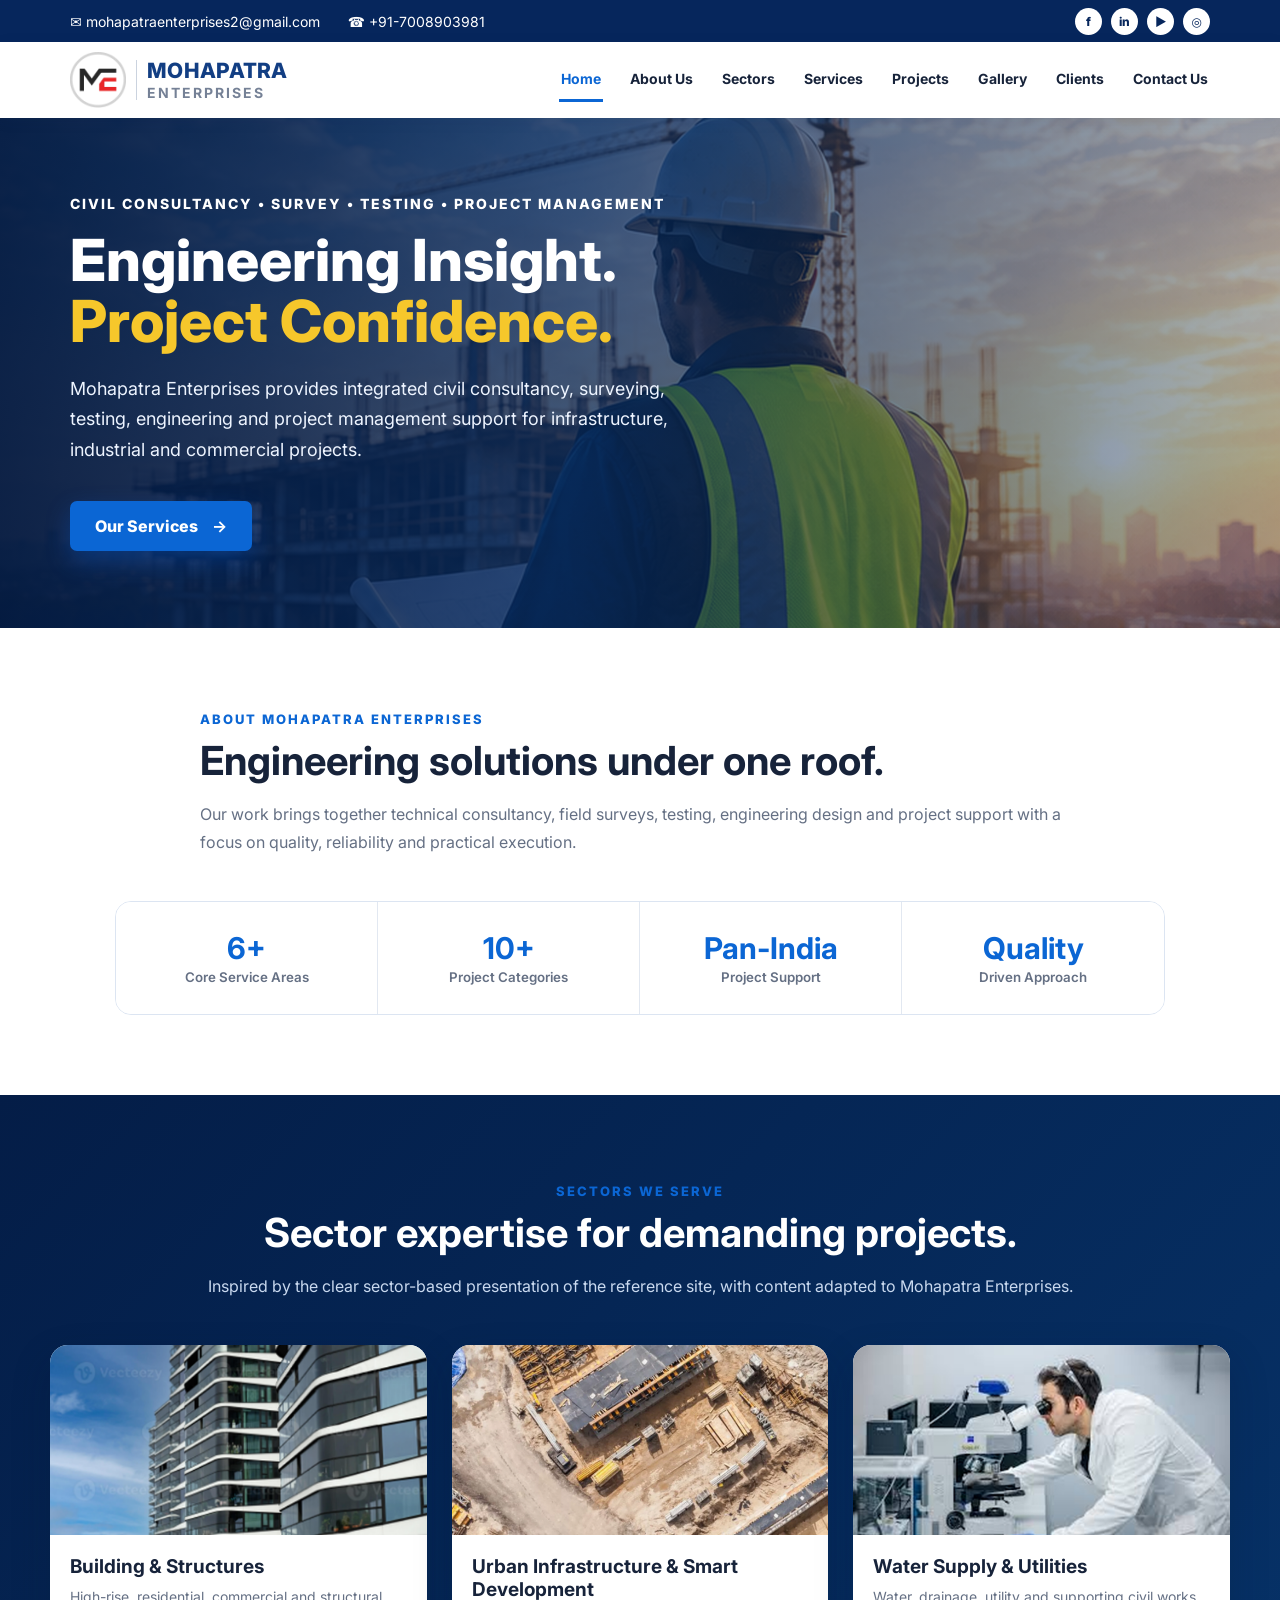
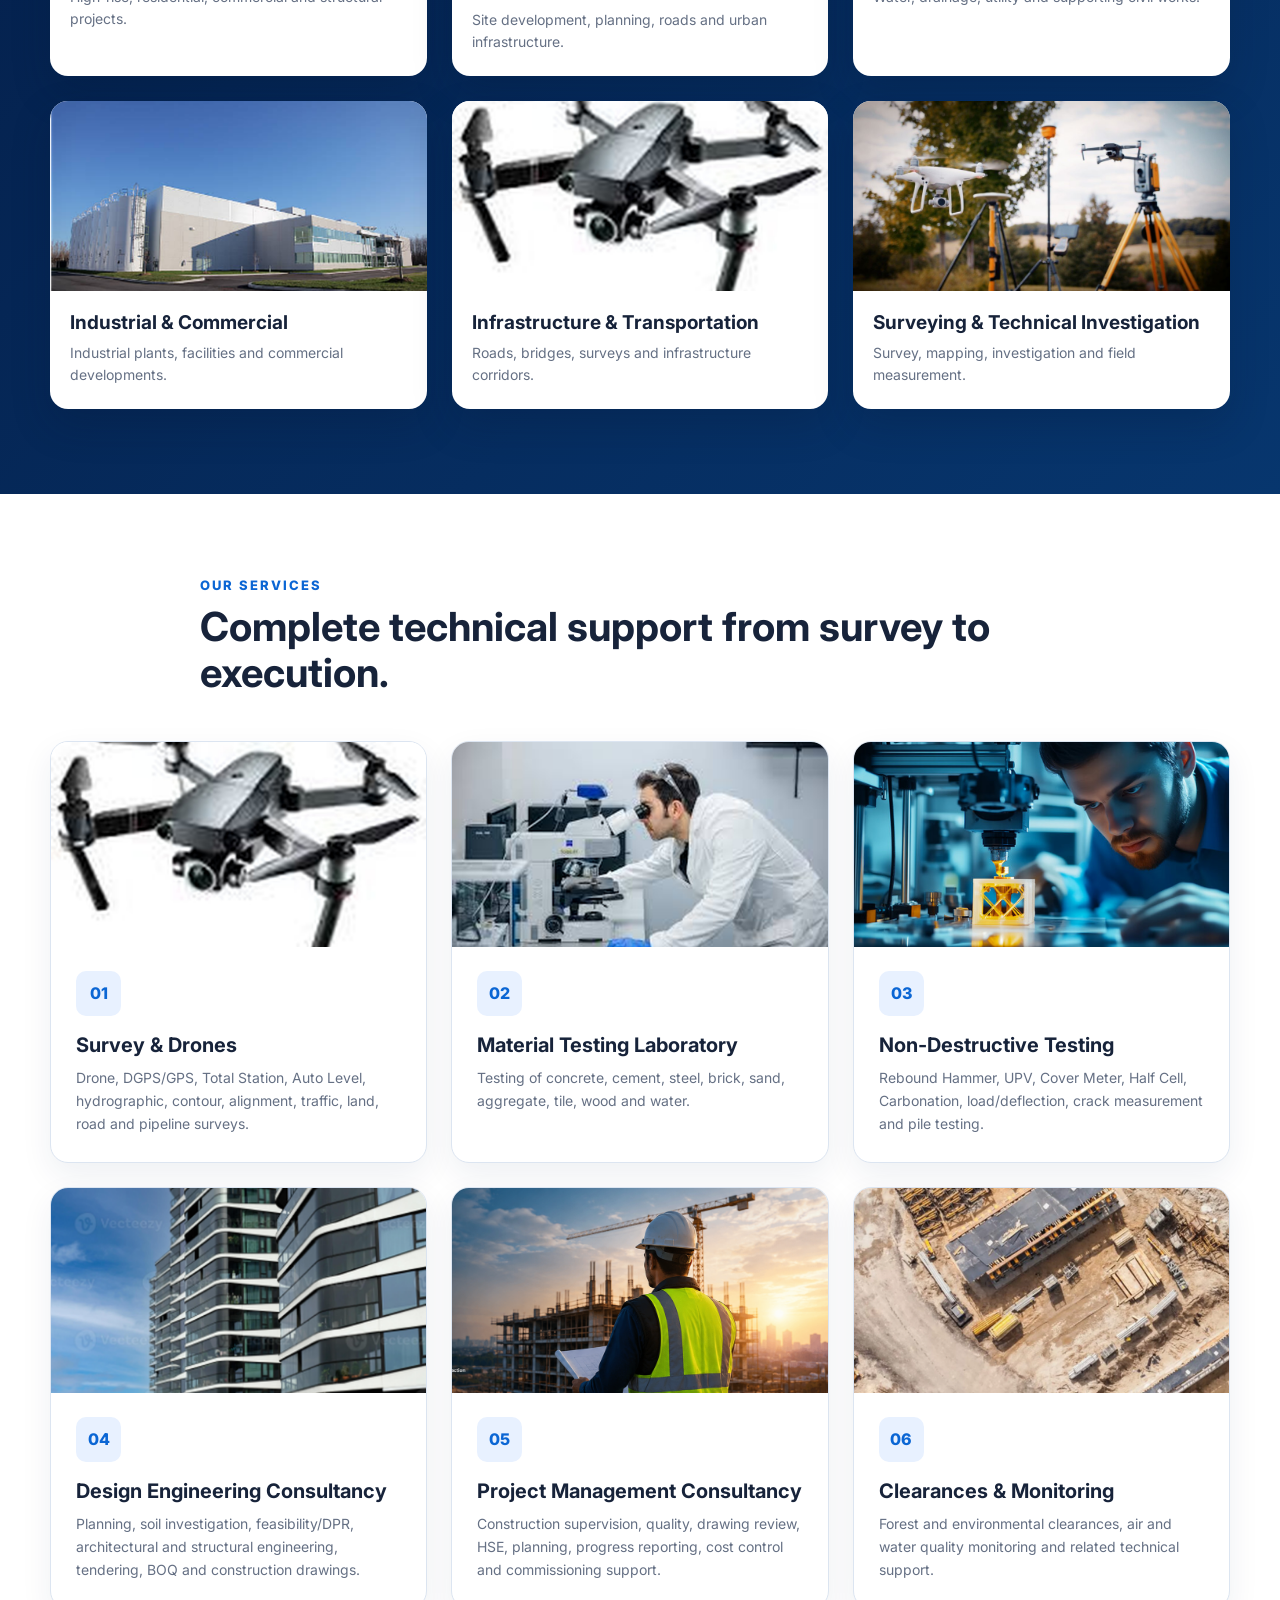
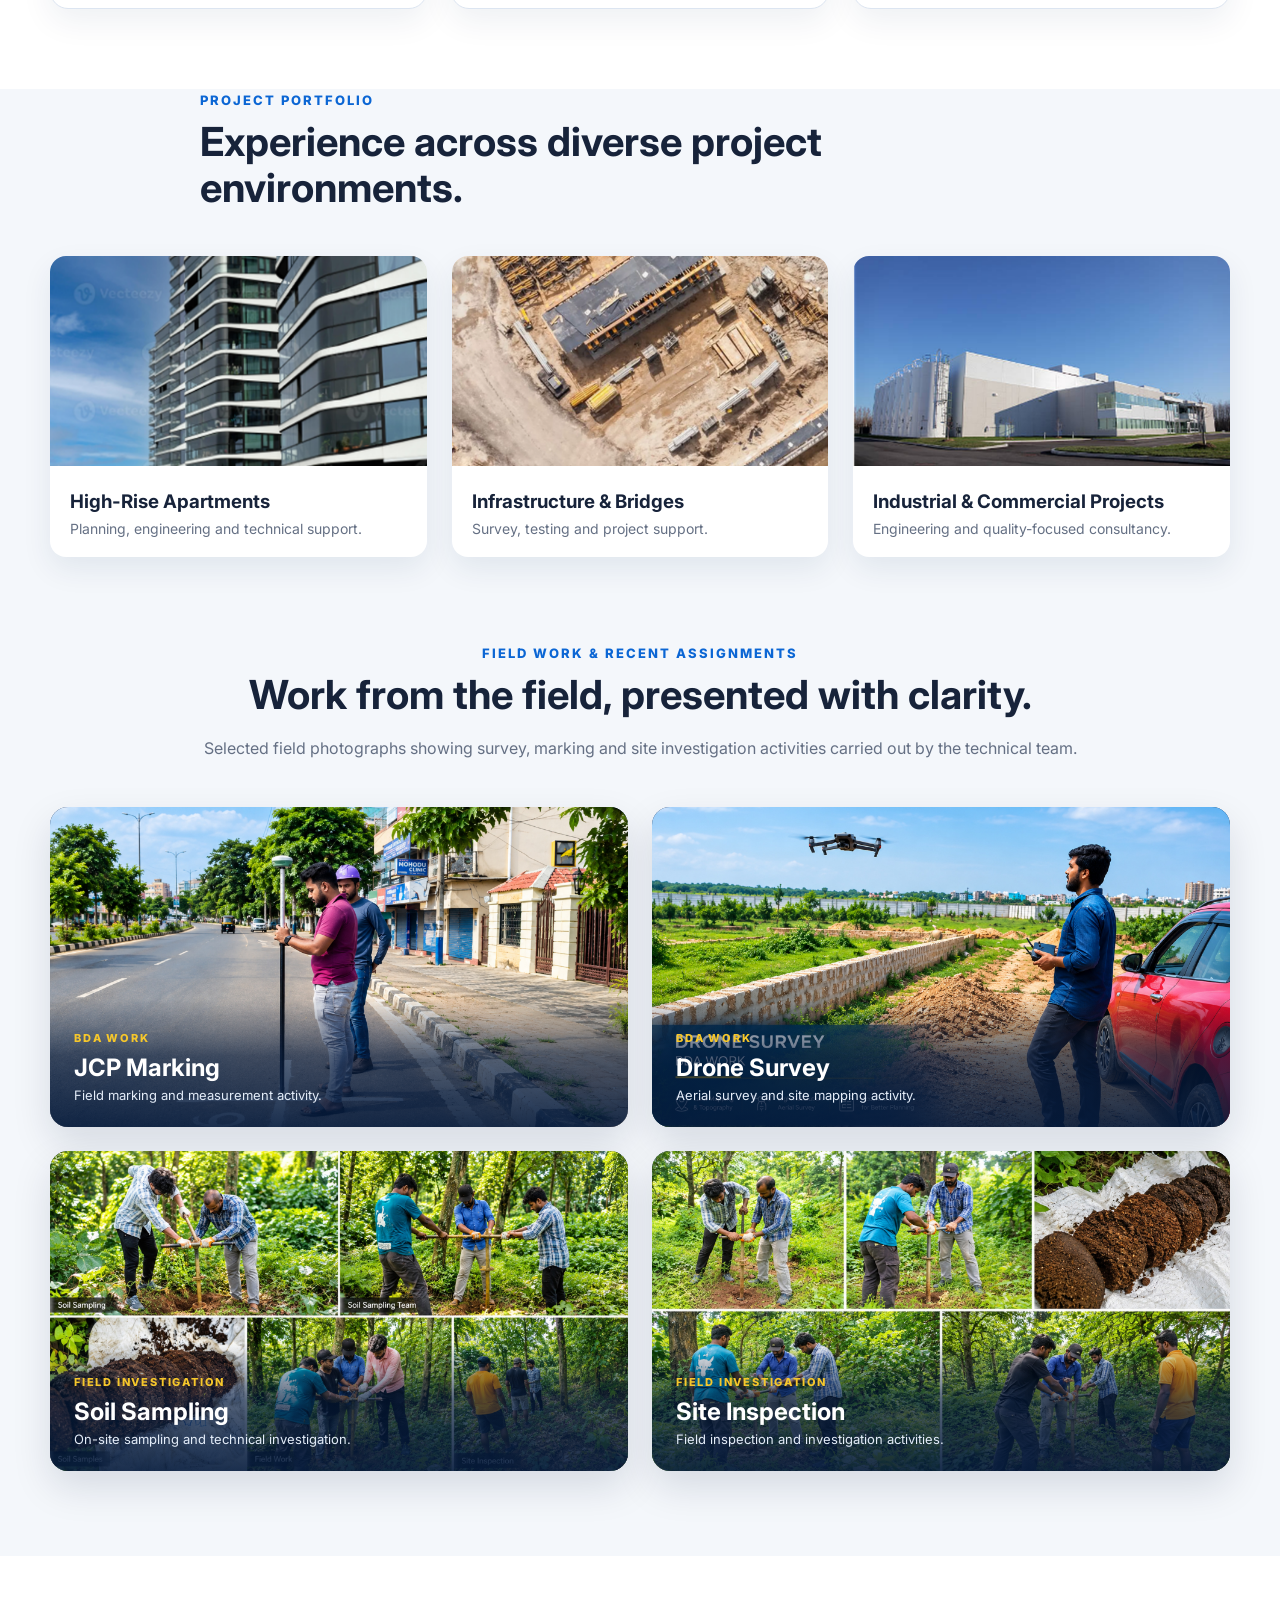
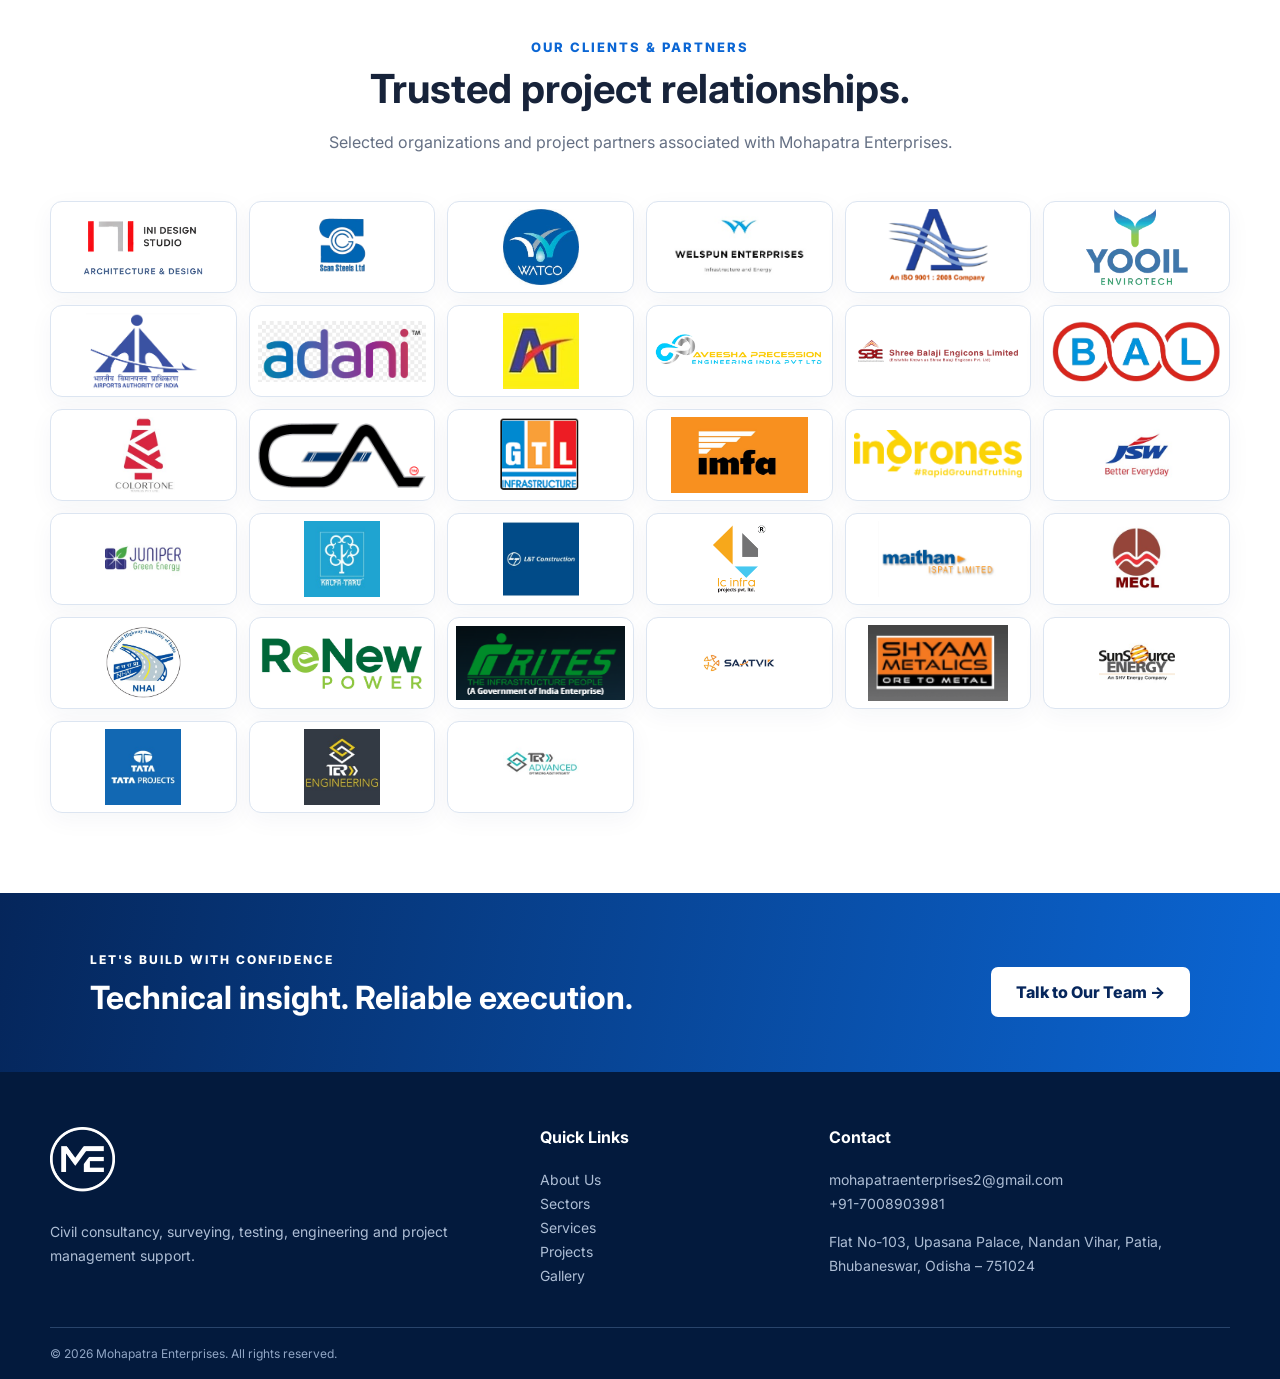
==== commit 8f9432a3: "Fix client logos" ====
--- a/index.html
+++ b/index.html
@@ -141,39 +141,39 @@
   </div>
 
   <div class="client-grid">
-    <div class="client-card"><img src="assets/client-logos/01_INI_Design_Studio.png" alt="INI Design Studio" loading="lazy"></div>
-    <div class="client-card"><img src="assets/client-logos/02_Scan_Steel.png" alt="Scan Steel" loading="lazy"></div>
-    <div class="client-card"><img src="assets/client-logos/03_WATCO.jpeg" alt="WATCO" loading="lazy"></div>
-    <div class="client-card"><img src="assets/client-logos/04_WELSPUN.jpeg" alt="Welspun" loading="lazy"></div>
-    <div class="client-card"><img src="assets/client-logos/05_AECS.png" alt="AECS Engineering" loading="lazy"></div>
-    <div class="client-card"><img src="assets/client-logos/06_YOOIL.webp" alt="YOOIL" loading="lazy"></div>
-    <div class="client-card"><img src="assets/client-logos/AAOI_logo.png" alt="Airports Authority of India" loading="lazy"></div>
-    <div class="client-card"><img src="assets/client-logos/Adani group_logo.png" alt="Adani Group" loading="lazy"></div>
-    <div class="client-card"><img src="assets/client-logos/Agrawal treders.avif" alt="Agrawal Traders" loading="lazy"></div>
-    <div class="client-card"><img src="assets/client-logos/Avieesha logo-1.png" alt="Avieesha" loading="lazy"></div>
-    <div class="client-card"><img src="assets/client-logos/Balaji engicon_logo.png" alt="Balaji Engicon" loading="lazy"></div>
-    <div class="client-card"><img src="assets/client-logos/Balesore alloys_logo.png" alt="Balasore Alloys" loading="lazy"></div>
-    <div class="client-card"><img src="assets/client-logos/colortone_textile_private_limited_logo.jpg" alt="Colortone Textile Private Limited" loading="lazy"></div>
-    <div class="client-card"><img src="assets/client-logos/Gayatri Agency logo1.png" alt="Gayatri Agency" loading="lazy"></div>
-    <div class="client-card"><img src="assets/client-logos/GTL_logo.png" alt="GTL" loading="lazy"></div>
-    <div class="client-card"><img src="assets/client-logos/IMFA_logo.jpg" alt="IMFA" loading="lazy"></div>
-    <div class="client-card"><img src="assets/client-logos/indrones-logo.webp" alt="Indrones" loading="lazy"></div>
-    <div class="client-card"><img src="assets/client-logos/jswgroup_logo.jpg" alt="JSW Group" loading="lazy"></div>
-    <div class="client-card"><img src="assets/client-logos/juniper greenenergy_logo.jpg" alt="Juniper Green Energy" loading="lazy"></div>
-    <div class="client-card"><img src="assets/client-logos/kalpataru_limited_logo.jpg" alt="Kalpataru Limited" loading="lazy"></div>
-    <div class="client-card"><img src="assets/client-logos/l_t_construction_logo.jpg" alt="L&T Construction" loading="lazy"></div>
-    <div class="client-card"><img src="assets/client-logos/LC Infra_logo.png" alt="LC Infra" loading="lazy"></div>
-    <div class="client-card"><img src="assets/client-logos/MAITHAN_logo.png" alt="Maithan" loading="lazy"></div>
-    <div class="client-card"><img src="assets/client-logos/MECL_logo.jpg" alt="MECL" loading="lazy"></div>
-    <div class="client-card"><img src="assets/client-logos/national_highways_authority_of_india_nhai.jpg" alt="NHAI" loading="lazy"></div>
-    <div class="client-card"><img src="assets/client-logos/Renew_logo 2.png" alt="ReNew" loading="lazy"></div>
-    <div class="client-card"><img src="assets/client-logos/RITES limited_logo.png" alt="RITES Limited" loading="lazy"></div>
-    <div class="client-card"><img src="assets/client-logos/SAATVIK_logo.jpg" alt="Saatvik" loading="lazy"></div>
-    <div class="client-card"><img src="assets/client-logos/Shaym metalic & Eneregy_logo.png" alt="Shyam Metallic & Energy" loading="lazy"></div>
-    <div class="client-card"><img src="assets/client-logos/sunsource_energy_logo.jpg" alt="SunSource Energy" loading="lazy"></div>
-    <div class="client-card"><img src="assets/client-logos/tata_projects_logo.jpg" alt="Tata Projects" loading="lazy"></div>
-    <div class="client-card"><img src="assets/client-logos/TCR Engineering-logo.jpg" alt="TCR Engineering" loading="lazy"></div>
-    <div class="client-card"><img src="assets/client-logos/tcradvanced_logo.jpg" alt="TCR Advanced" loading="lazy"></div>
+    <div class="client-card"><img src="[data-uri]" alt="INI Design Studio" loading="lazy"></div>
+    <div class="client-card"><img src="[data-uri]" alt="Scan Steel" loading="lazy"></div>
+    <div class="client-card"><img src="[data-uri]" alt="WATCO" loading="lazy"></div>
+    <div class="client-card"><img src="[data-uri]" alt="Welspun" loading="lazy"></div>
+    <div class="client-card"><img src="[data-uri]" alt="AECS Engineering" loading="lazy"></div>
+    <div class="client-card"><img src="[data-uri]" alt="YOOIL" loading="lazy"></div>
+    <div class="client-card"><img src="[data-uri]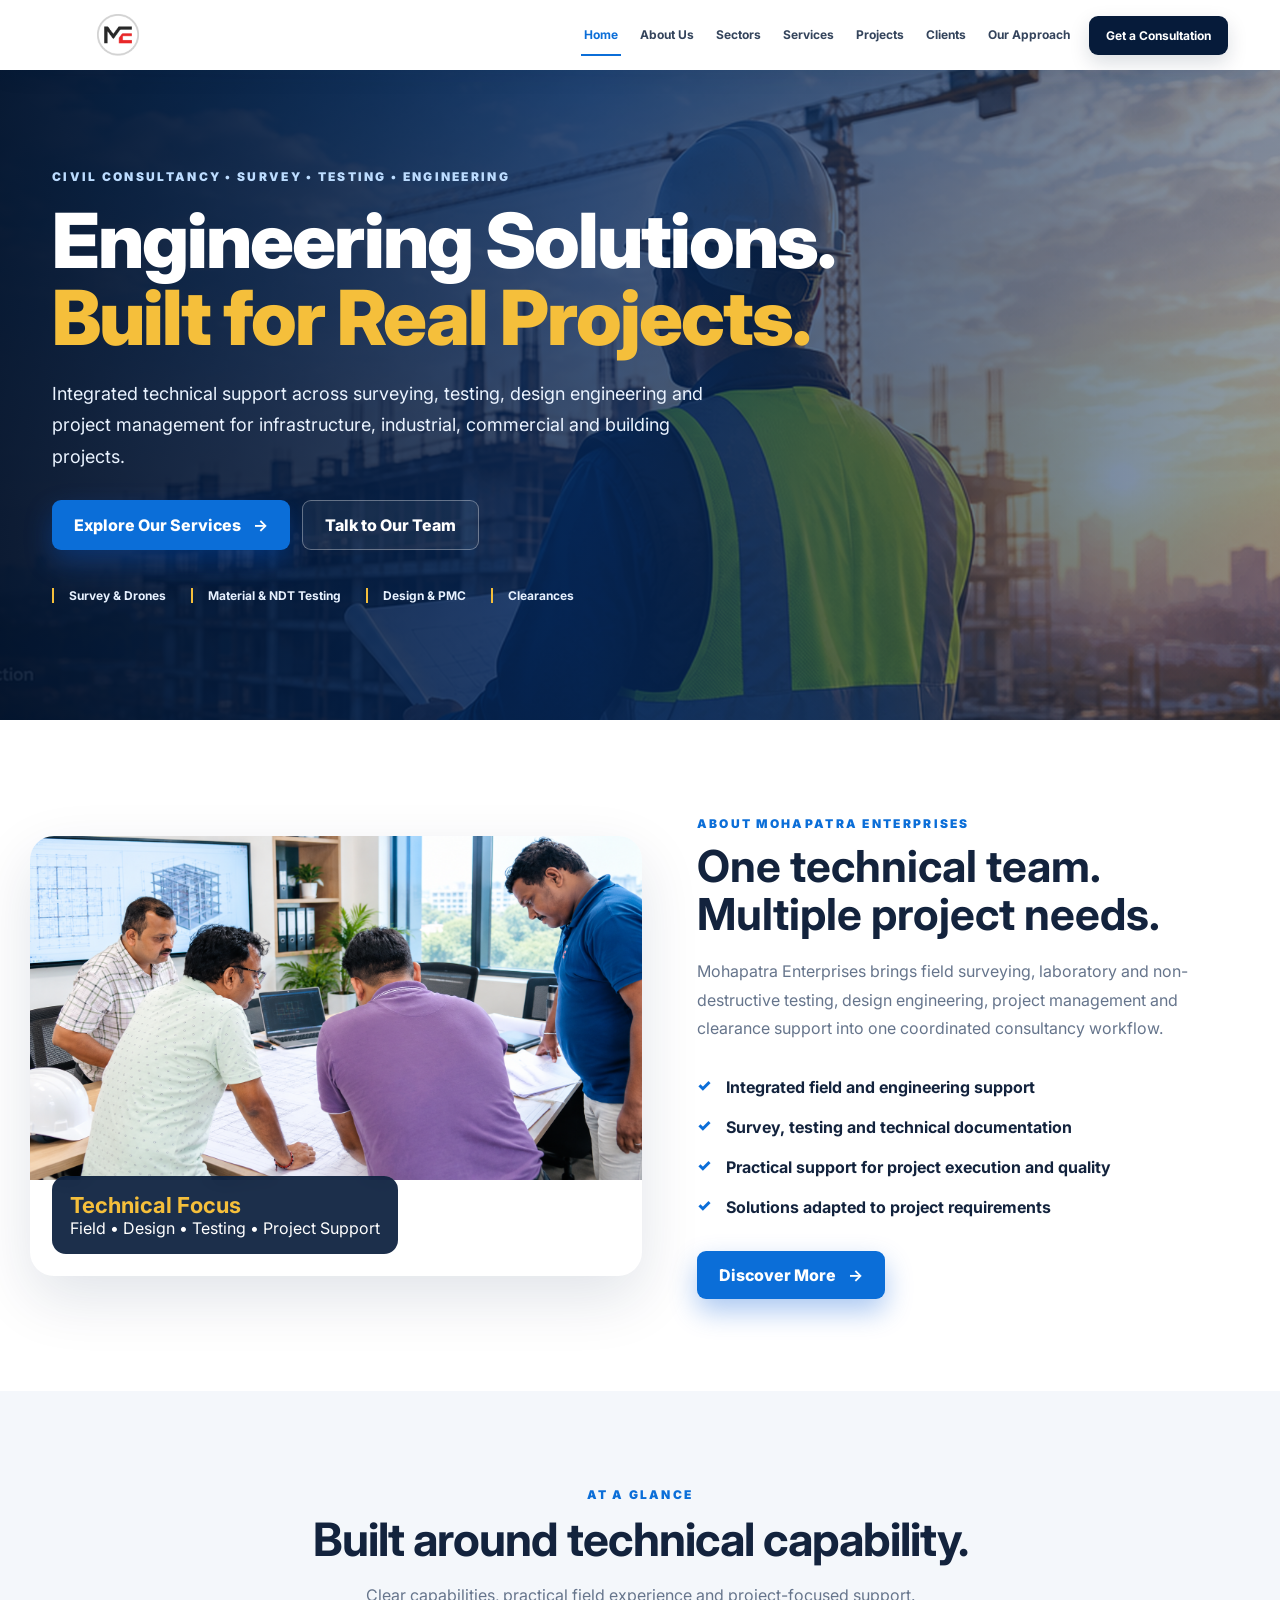
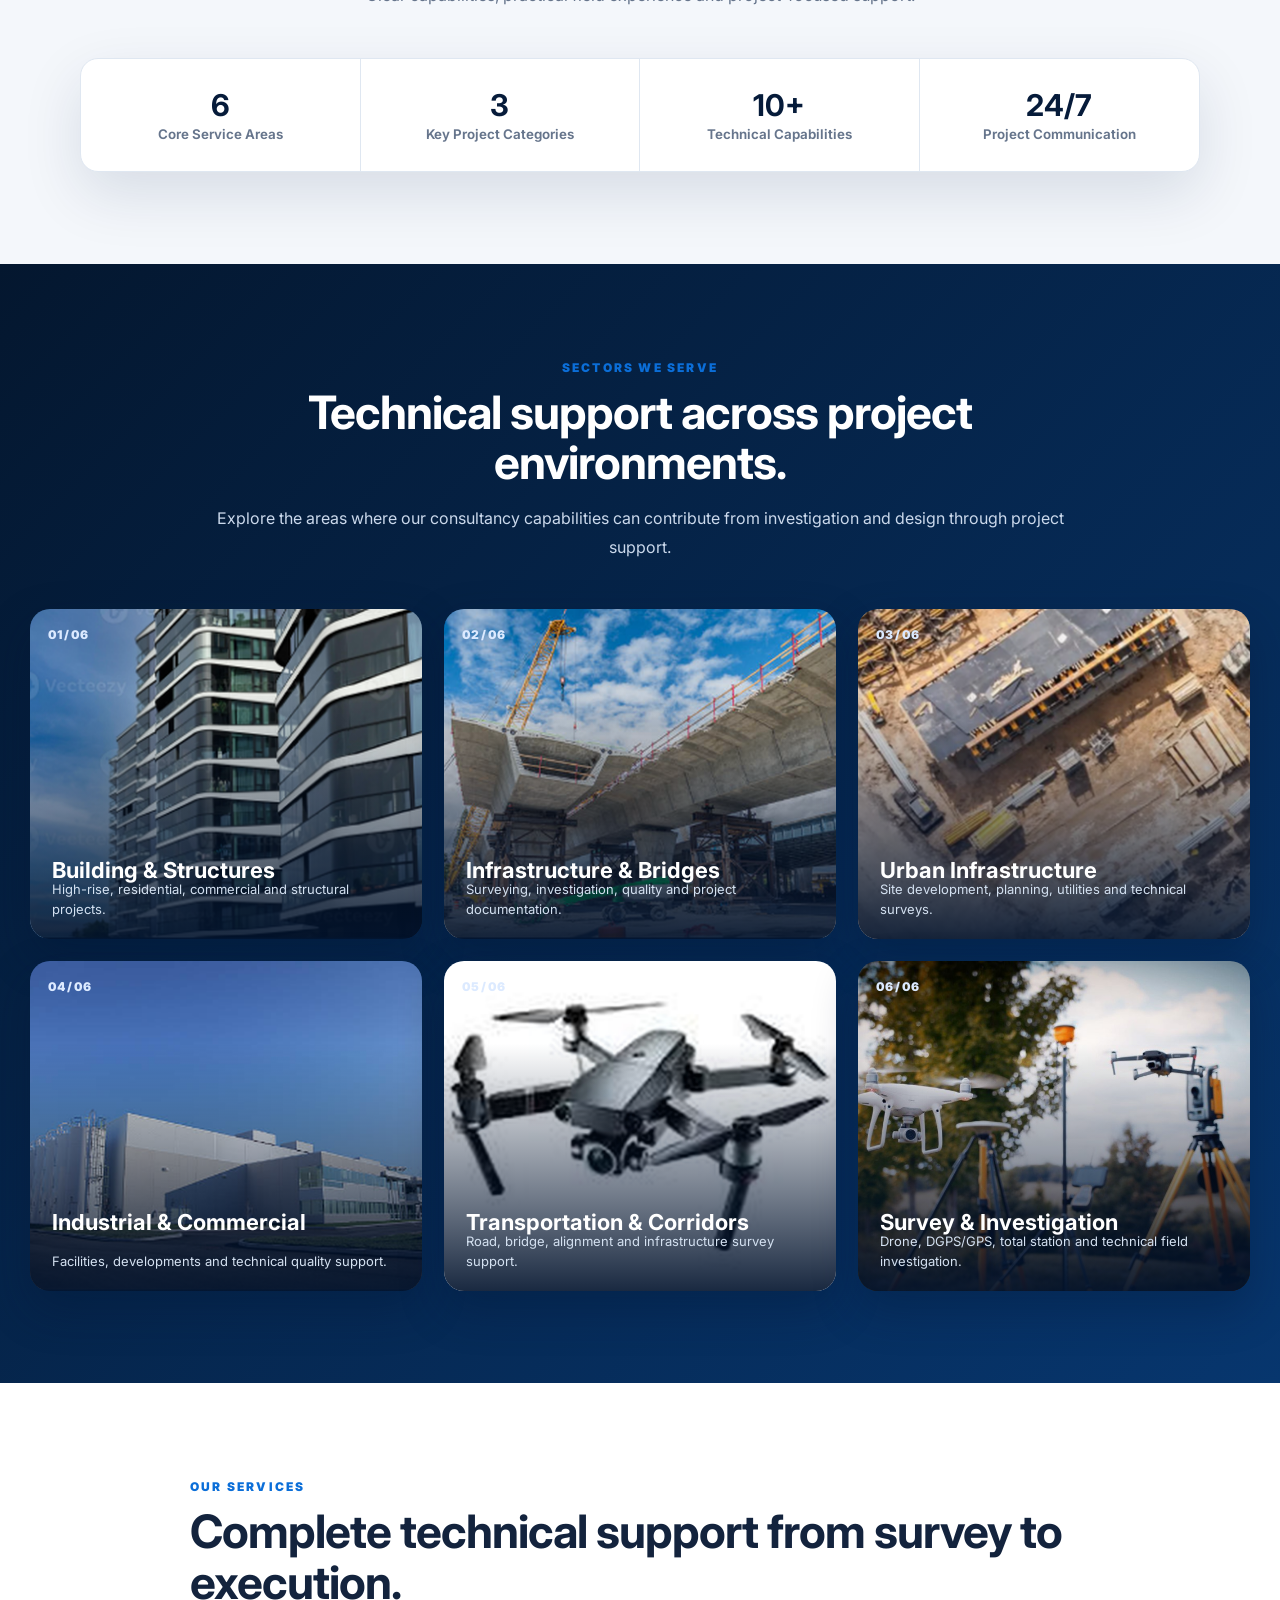
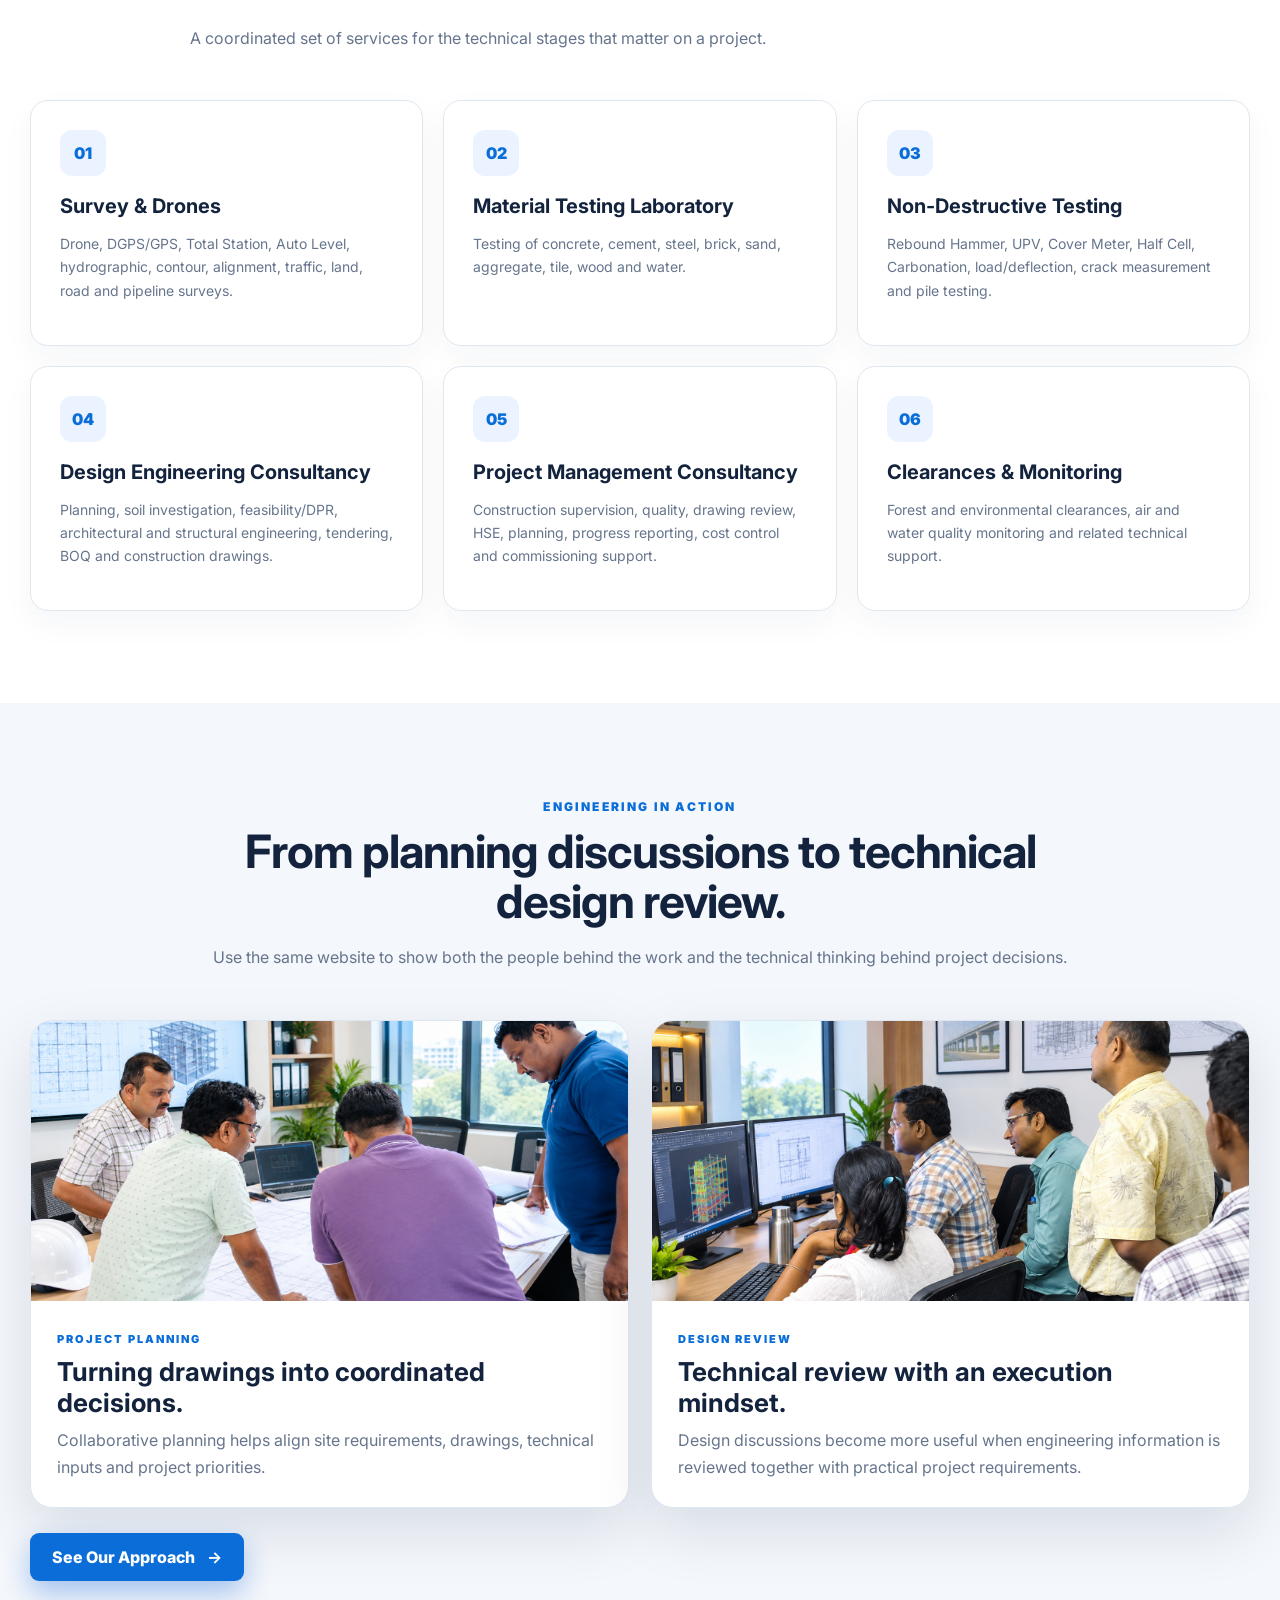
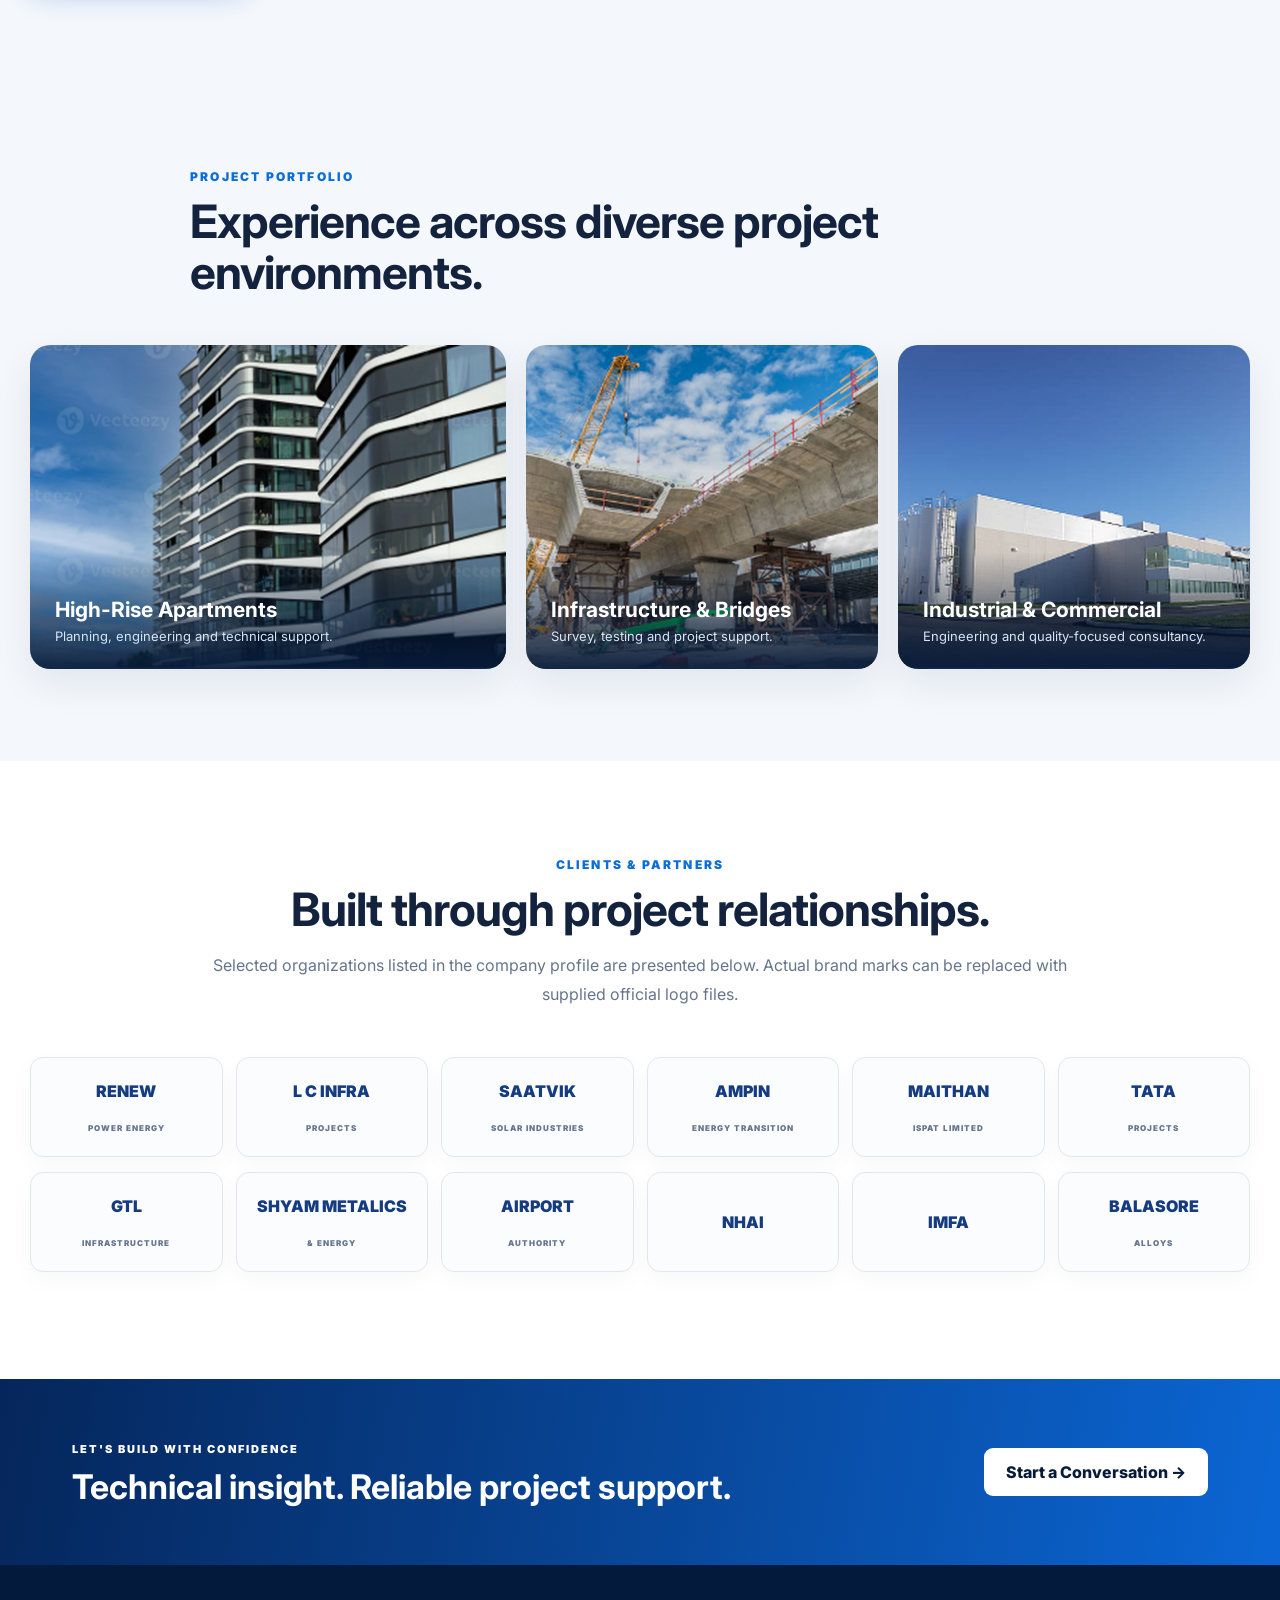
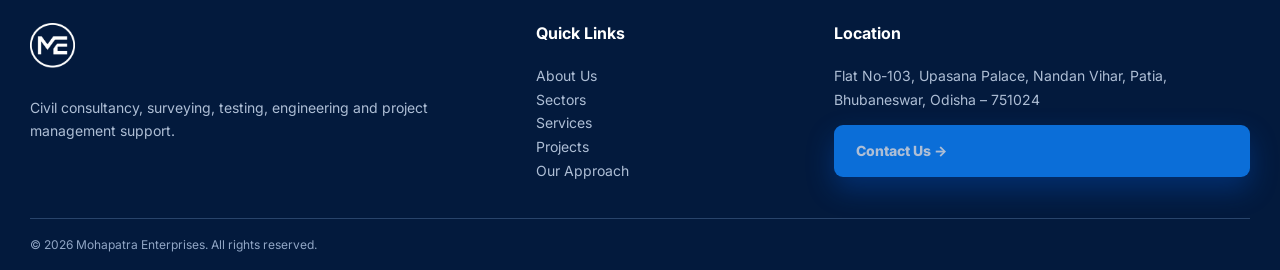
==== commit a39d493b: "Update website design and add new engineering images" ====
--- a/index.html
+++ b/index.html
@@ -1,196 +1,24 @@
 <!doctype html>
 <html lang="en">
 <head>
-<meta charset="utf-8">
-<meta name="viewport" content="width=device-width,initial-scale=1">
-<title>Mohapatra Enterprises | Civil Consultancy</title>
-<meta name="description" content="Mohapatra Enterprises provides civil consultancy, survey and drone services, material testing, NDT, design engineering, project management and clearances.">
-<link rel="preconnect" href="https://fonts.googleapis.com">
-<link rel="preconnect" href="https://fonts.gstatic.com" crossorigin>
-<link href="https://fonts.googleapis.com/css2?family=Inter:wght@400;500;600;700;800&display=swap" rel="stylesheet">
-<link rel="stylesheet" href="style.css">
+<meta charset="utf-8"><meta name="viewport" content="width=device-width,initial-scale=1">
+<title>Mohapatra Enterprises | Civil Consultancy & Engineering</title>
+<meta name="description" content="Mohapatra Enterprises provides civil consultancy, surveying, testing, engineering design, project management and clearance support.">
+<link rel="preconnect" href="https://fonts.googleapis.com"><link rel="preconnect" href="https://fonts.gstatic.com" crossorigin>
+<link href="https://fonts.googleapis.com/css2?family=Inter:wght@400;500;600;700;800;900&display=swap" rel="stylesheet"><link rel="stylesheet" href="style.css">
 </head>
 <body>
-<div class="topbar">
-  <div class="top-inner">
-    <div class="contact-mini">
-      <a href="mailto:mohapatraenterprises2@gmail.com">✉ mohapatraenterprises2@gmail.com</a>
-      <a href="tel:+917008903981">☎ +91-7008903981</a>
-    </div>
-    <div class="social-mini" aria-label="Social links">
-      <span>f</span><span>in</span><span>▶</span><span>◎</span>
-    </div>
-  </div>
-</div>
-
-<header class="site-header">
-  <div class="nav-inner">
-    <a class="brand" href="#home" aria-label="Mohapatra Enterprises">
-      <img class="brand-logo" src="assets/mohapatra-logo.png" alt="Mohapatra Enterprises logo">
-      <span class="brand-name"><strong>MOHAPATRA</strong><small>ENTERPRISES</small></span>
-    </a>
-    <button class="menu-toggle" aria-label="Open menu">☰</button>
-    <nav class="main-nav">
-      <a class="active" href="#home">Home</a>
-      <a href="#about">About Us</a>
-      <a href="#sectors">Sectors</a>
-      <a href="#services">Services</a>
-      <a href="#projects">Projects</a>
-      <a href="#gallery">Gallery</a>
-      <a href="#clients">Clients</a>
-      <a href="#contact">Contact Us</a>
-    </nav>
-  </div>
-</header>
-
+<header class="site-header"><div class="nav-inner"><a class="brand" href="index.html"><img class="brand-logo" src="assets/mohapatra-logo.png" alt="Mohapatra Enterprises logo"></a><button class="menu-toggle" aria-label="Open menu">☰</button><nav class="main-nav"><a class="active" href="index.html">Home</a><a href="about.html">About Us</a><a href="sectors.html">Sectors</a><a href="services.html">Services</a><a href="projects.html">Projects</a><a href="clients.html">Clients</a><a href="engineering-approach.html">Our Approach</a><a class="nav-cta" href="contact.html">Get a Consultation</a></nav></div></header>
 <main>
-<section id="home" class="hero">
-  <div class="hero-image"></div><div class="hero-overlay"></div>
-  <div class="hero-content">
-    <div class="eyebrow">CIVIL CONSULTANCY • SURVEY • TESTING • PROJECT MANAGEMENT</div>
-    <h1>Engineering Insight.<br><span>Project Confidence.</span></h1>
-    <p>Mohapatra Enterprises provides integrated civil consultancy, surveying, testing, engineering and project management support for infrastructure, industrial and commercial projects.</p>
-    <a class="btn" href="#services">Our Services <b>→</b></a>
-  </div>
-</section>
-
-<section id="about" class="intro section">
-  <div class="section-head">
-    <span>ABOUT MOHAPATRA ENTERPRISES</span>
-    <h2>Engineering solutions under one roof.</h2>
-    <p>Our work brings together technical consultancy, field surveys, testing, engineering design and project support with a focus on quality, reliability and practical execution.</p>
-  </div>
-  <div class="stats">
-    <div><strong>6+</strong><small>Core Service Areas</small></div>
-    <div><strong>10+</strong><small>Project Categories</small></div>
-    <div><strong>Pan-India</strong><small>Project Support</small></div>
-    <div><strong>Quality</strong><small>Driven Approach</small></div>
-  </div>
-</section>
-
-<section id="sectors" class="sectors section-dark">
-  <div class="section-head light">
-    <span>SECTORS WE SERVE</span>
-    <h2>Sector expertise for demanding projects.</h2>
-    <p>Inspired by the clear sector-based presentation of the reference site, with content adapted to Mohapatra Enterprises.</p>
-  </div>
-  <div class="sector-grid">
-    <article class="sector-card"><img src="assets/high-rise.png" alt=""><h3>Building & Structures</h3><p>High-rise, residential, commercial and structural projects.</p></article>
-    <article class="sector-card"><img src="assets/site-aerial.png" alt=""><h3>Urban Infrastructure & Smart Development</h3><p>Site development, planning, roads and urban infrastructure.</p></article>
-    <article class="sector-card"><img src="assets/lab.jpg" alt=""><h3>Water Supply & Utilities</h3><p>Water, drainage, utility and supporting civil works.</p></article>
-    <article class="sector-card"><img src="assets/industrial.png" alt=""><h3>Industrial & Commercial</h3><p>Industrial plants, facilities and commercial developments.</p></article>
-    <article class="sector-card"><img src="assets/drone.jpg" alt=""><h3>Infrastructure & Transportation</h3><p>Roads, bridges, surveys and infrastructure corridors.</p></article>
-    <article class="sector-card"><img src="assets/survey.jpg" alt=""><h3>Surveying & Technical Investigation</h3><p>Survey, mapping, investigation and field measurement.</p></article>
-  </div>
-</section>
-
-<section id="services" class="section">
-  <div class="section-head">
-    <span>OUR SERVICES</span><h2>Complete technical support from survey to execution.</h2>
-  </div>
-  <div class="service-grid">
-    <article class="service"><img src="assets/drone.jpg" alt="Drone and land surveying equipment" loading="lazy"><div class="service-body"><div class="icon">01</div><h3>Survey & Drones</h3><p>Drone, DGPS/GPS, Total Station, Auto Level, hydrographic, contour, alignment, traffic, land, road and pipeline surveys.</p></div></article>
-    <article class="service"><img src="assets/lab.jpg" alt="Material testing laboratory" loading="lazy"><div class="service-body"><div class="icon">02</div><h3>Material Testing Laboratory</h3><p>Testing of concrete, cement, steel, brick, sand, aggregate, tile, wood and water.</p></div></article>
-    <article class="service"><img src="assets/testing.jpg" alt="Non-destructive testing and technical inspection" loading="lazy"><div class="service-body"><div class="icon">03</div><h3>Non-Destructive Testing</h3><p>Rebound Hammer, UPV, Cover Meter, Half Cell, Carbonation, load/deflection, crack measurement and pile testing.</p></div></article>
-    <article class="service"><img src="assets/high-rise.png" alt="Architectural and structural engineering design" loading="lazy"><div class="service-body"><div class="icon">04</div><h3>Design Engineering Consultancy</h3><p>Planning, soil investigation, feasibility/DPR, architectural and structural engineering, tendering, BOQ and construction drawings.</p></div></article>
-    <article class="service"><img src="assets/professional-hero-bg.png" alt="Construction project management and site supervision" loading="lazy"><div class="service-body"><div class="icon">05</div><h3>Project Management Consultancy</h3><p>Construction supervision, quality, drawing review, HSE, planning, progress reporting, cost control and commissioning support.</p></div></article>
-    <article class="service"><img src="assets/site-aerial.png" alt="Environmental and site monitoring" loading="lazy"><div class="service-body"><div class="icon">06</div><h3>Clearances & Monitoring</h3><p>Forest and environmental clearances, air and water quality monitoring and related technical support.</p></div></article>
-  </div>
-</section>
-
-<section id="projects" class="projects section-light">
-  <div class="section-head"><span>PROJECT PORTFOLIO</span><h2>Experience across diverse project environments.</h2></div>
-  <div class="project-grid">
-    <div class="project"><img src="assets/high-rise.png" alt=""><div><h3>High-Rise Apartments</h3><p>Planning, engineering and technical support.</p></div></div>
-    <div class="project"><img src="assets/site-aerial.png" alt=""><div><h3>Infrastructure & Bridges</h3><p>Survey, testing and project support.</p></div></div>
-    <div class="project"><img src="assets/industrial.png" alt=""><div><h3>Industrial & Commercial Projects</h3><p>Engineering and quality-focused consultancy.</p></div></div>
-  </div>
-</section>
-
-<section id="gallery" class="gallery section-light">
-  <div class="section-head center">
-    <span>FIELD WORK & RECENT ASSIGNMENTS</span>
-    <h2>Work from the field, presented with clarity.</h2>
-    <p>Selected field photographs showing survey, marking and site investigation activities carried out by the technical team.</p>
-  </div>
-  <div class="gallery-grid">
-    <article class="gallery-card wide-card">
-      <img src="assets/gallery-gcb-marking-bda.jpg" alt="JCP marking field work for BDA assignment" loading="lazy">
-      <div class="gallery-caption"><span>BDA WORK</span><h3>JCP Marking</h3><p>Field marking and measurement activity.</p></div>
-    </article>
-    <article class="gallery-card wide-card">
-      <img src="assets/gallery-drone-survey-bda.jpg" alt="Drone survey field work for BDA assignment" loading="lazy">
-      <div class="gallery-caption"><span>BDA WORK</span><h3>Drone Survey</h3><p>Aerial survey and site mapping activity.</p></div>
-    </article>
-    <article class="gallery-card">
-      <img src="assets/gallery-soil-sampling.jpg" alt="Soil sampling and field investigation team" loading="lazy">
-      <div class="gallery-caption"><span>FIELD INVESTIGATION</span><h3>Soil Sampling</h3><p>On-site sampling and technical investigation.</p></div>
-    </article>
-    <article class="gallery-card">
-      <img src="assets/gallery-site-investigation.jpg" alt="Site inspection and soil investigation field work" loading="lazy">
-      <div class="gallery-caption"><span>FIELD INVESTIGATION</span><h3>Site Inspection</h3><p>Field inspection and investigation activities.</p></div>
-    </article>
-  </div>
-</section>
-
-<section id="clients" class="clients section">
-  <div class="section-head center">
-    <span>OUR CLIENTS & PARTNERS</span>
-    <h2>Trusted project relationships.</h2>
-    <p>Selected organizations and project partners associated with Mohapatra Enterprises.</p>
-  </div>
-
-  <div class="client-grid">
-    <div class="client-card"><img src="[data-uri]" alt="INI Design Studio" loading="lazy"></div>
-    <div class="client-card"><img src="[data-uri]" alt="Scan Steel" loading="lazy"></div>
-    <div class="client-card"><img src="[data-uri]" alt="WATCO" loading="lazy"></div>
-    <div class="client-card"><img src="[data-uri]" alt="Welspun" loading="lazy"></div>
-    <div class="client-card"><img src="[data-uri]" alt="AECS Engineering" loading="lazy"></div>
-    <div class="client-card"><img src="[data-uri]" alt="YOOIL" loading="lazy"></div>
-    <div class="client-card"><img src="[data-uri]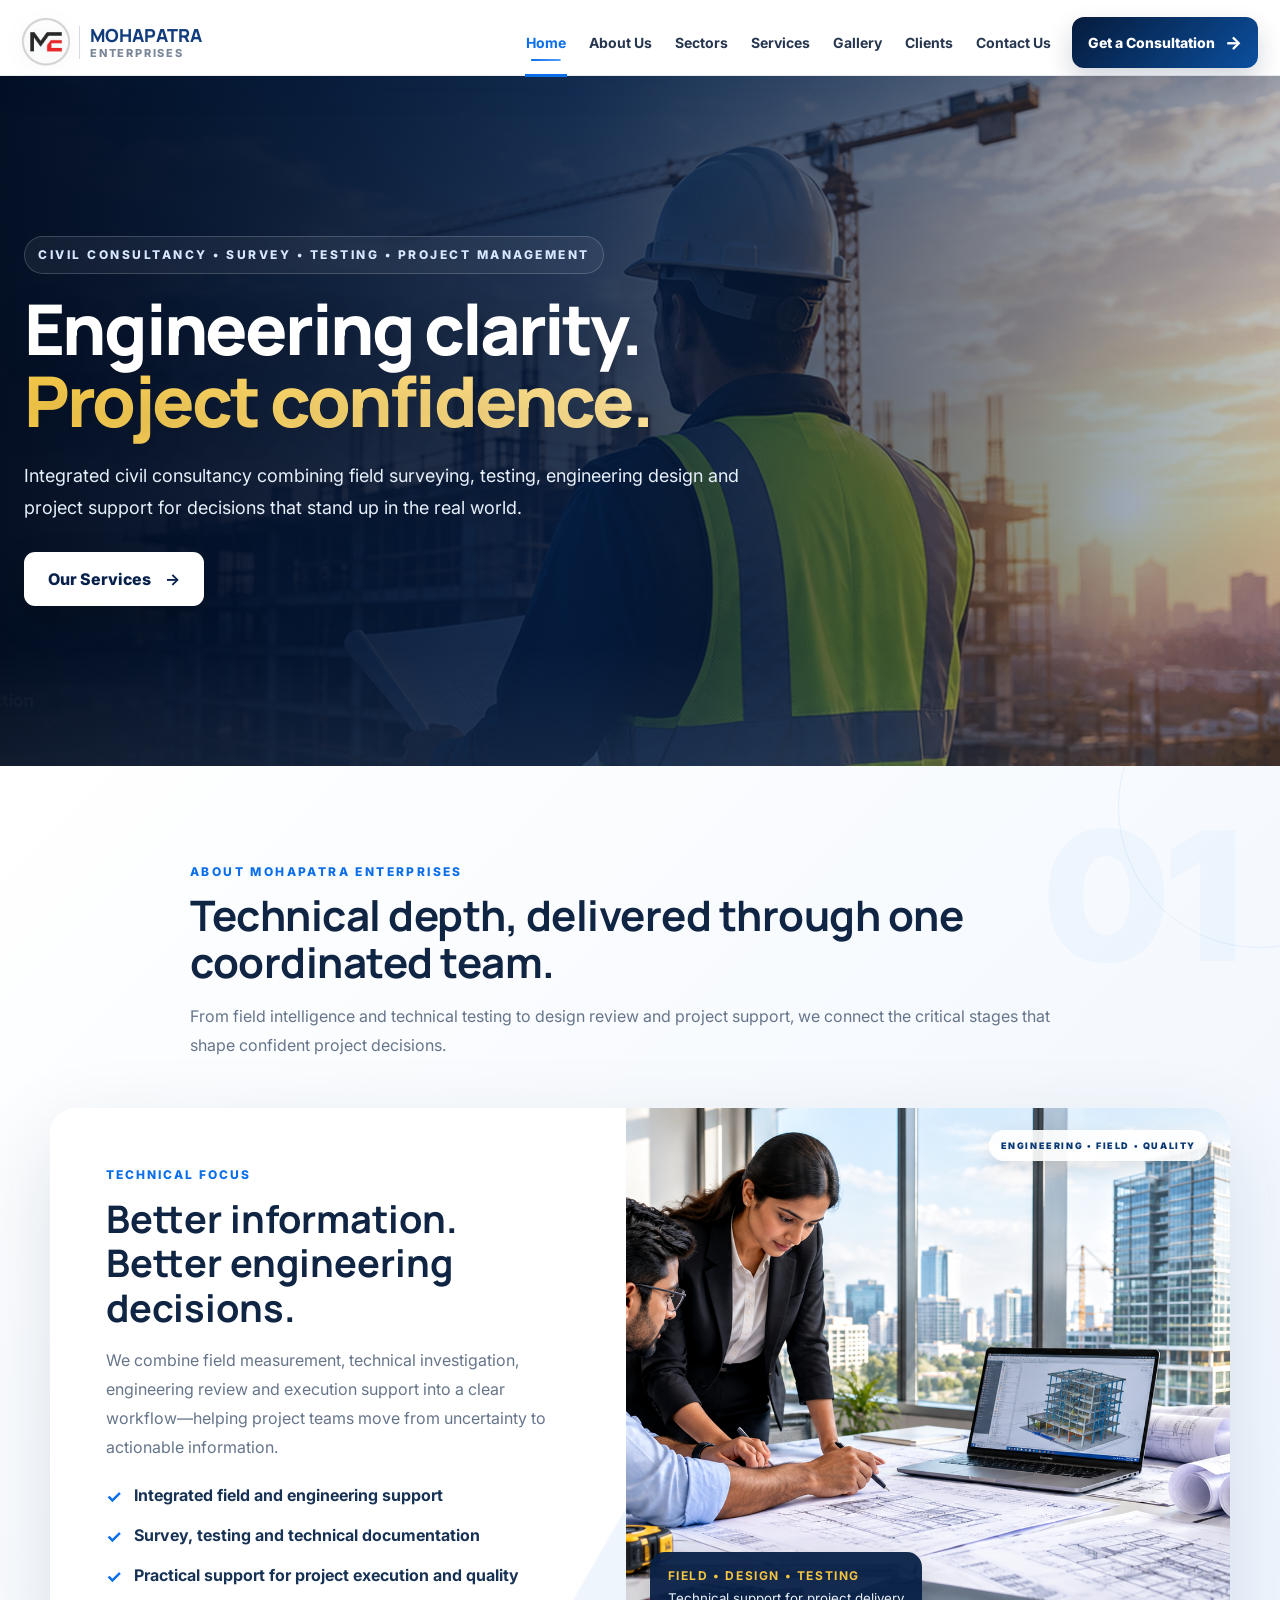
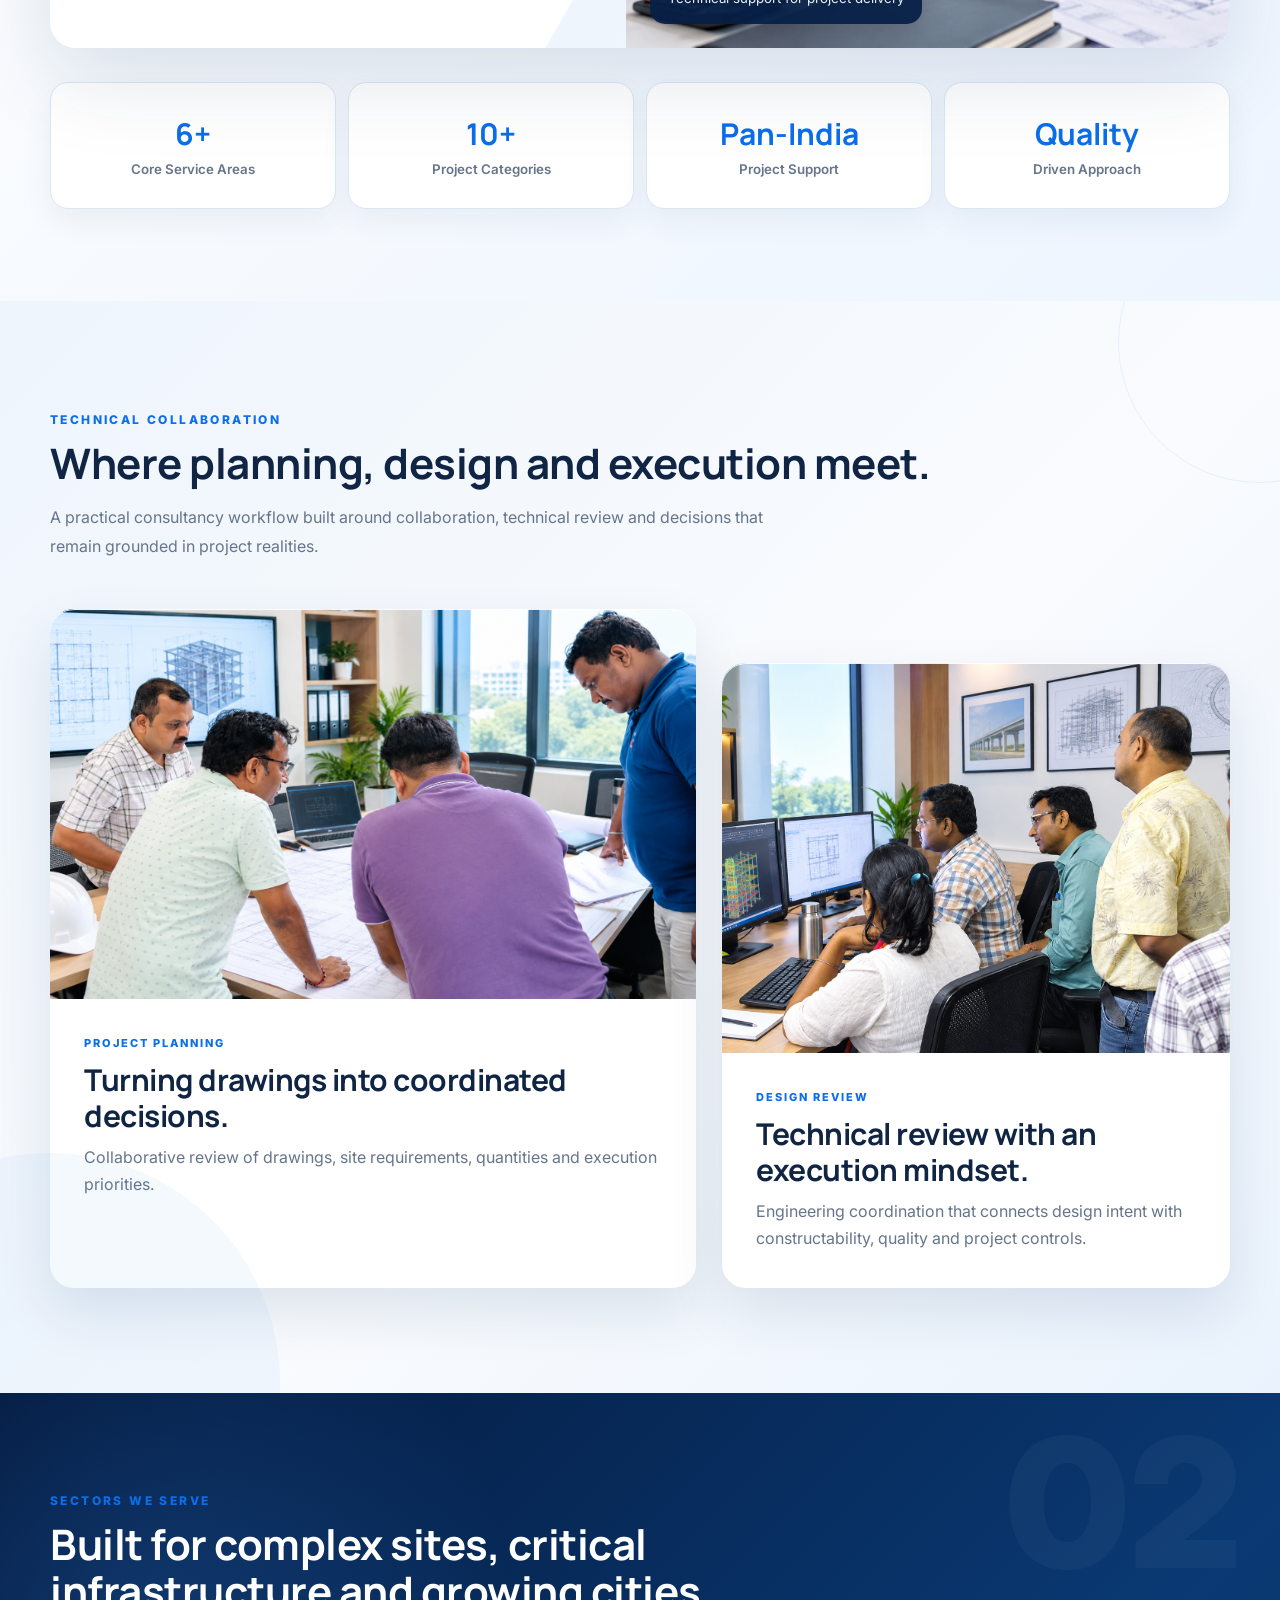
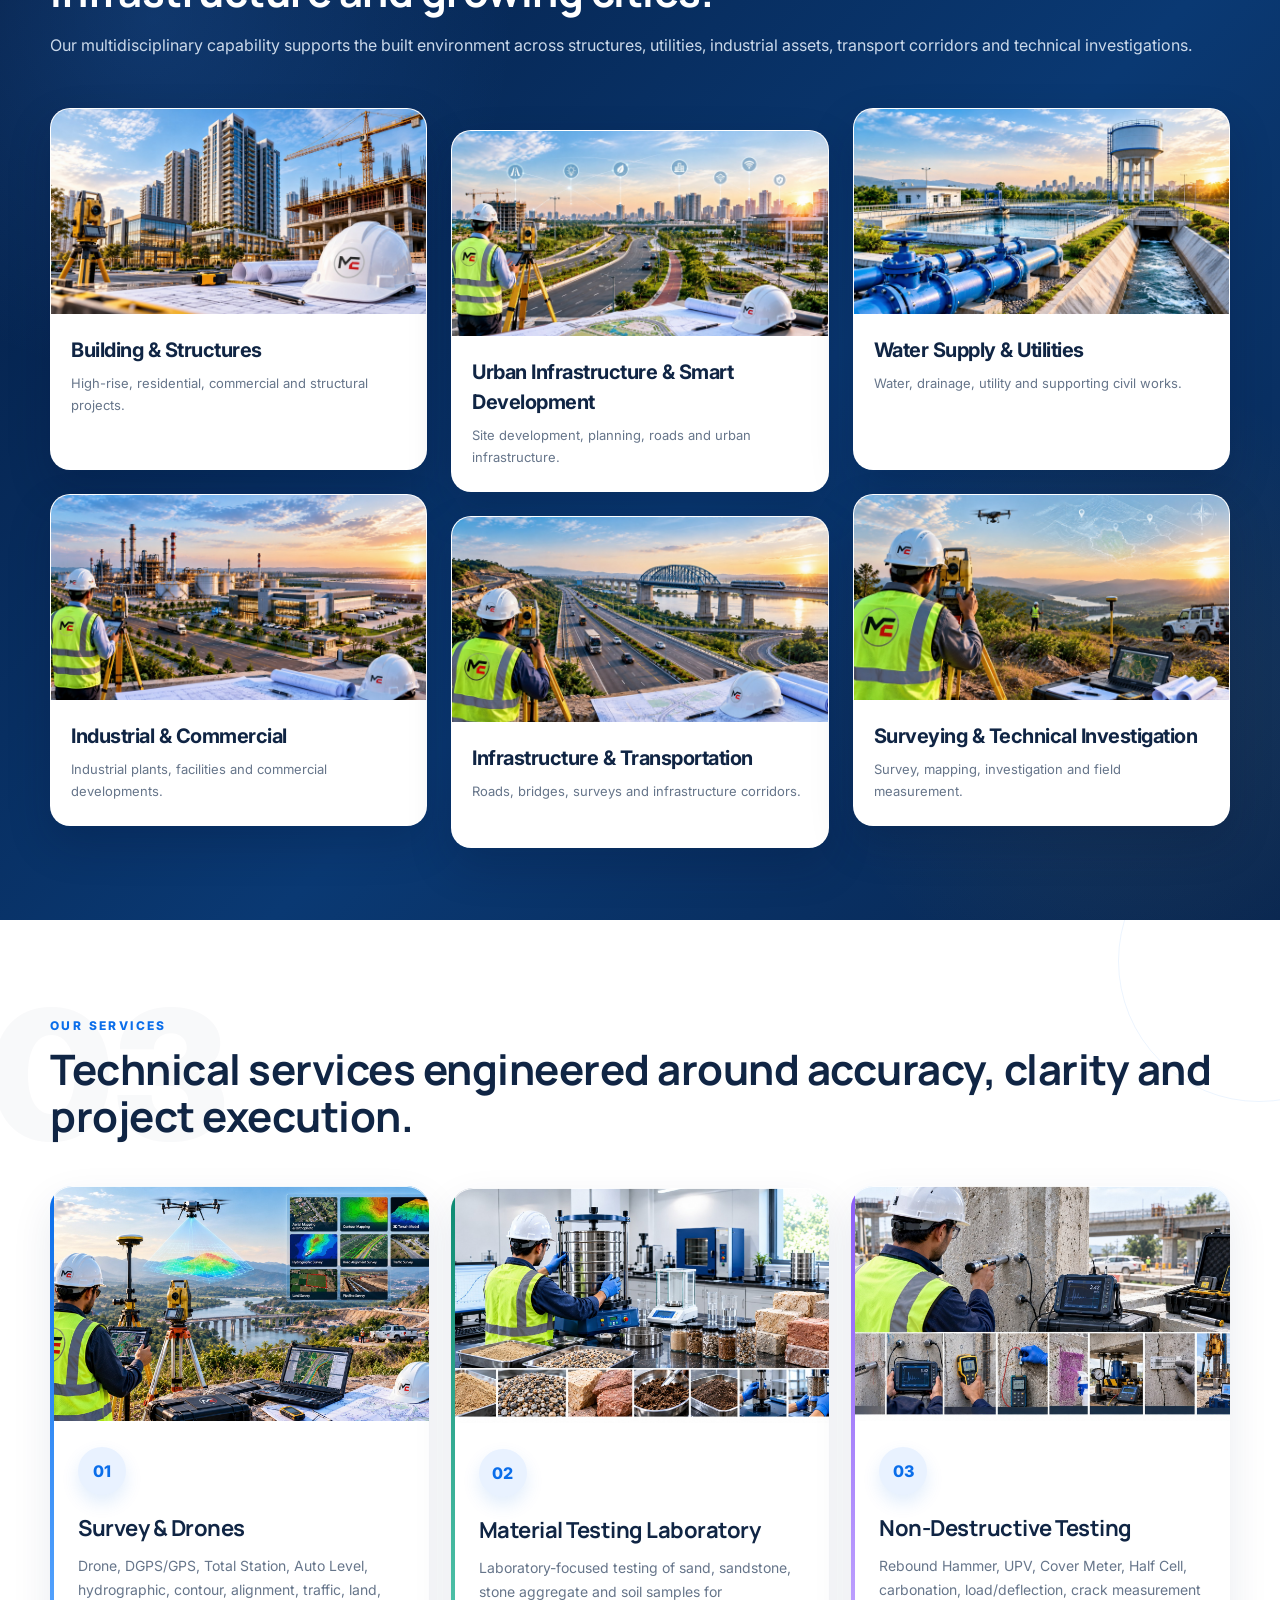
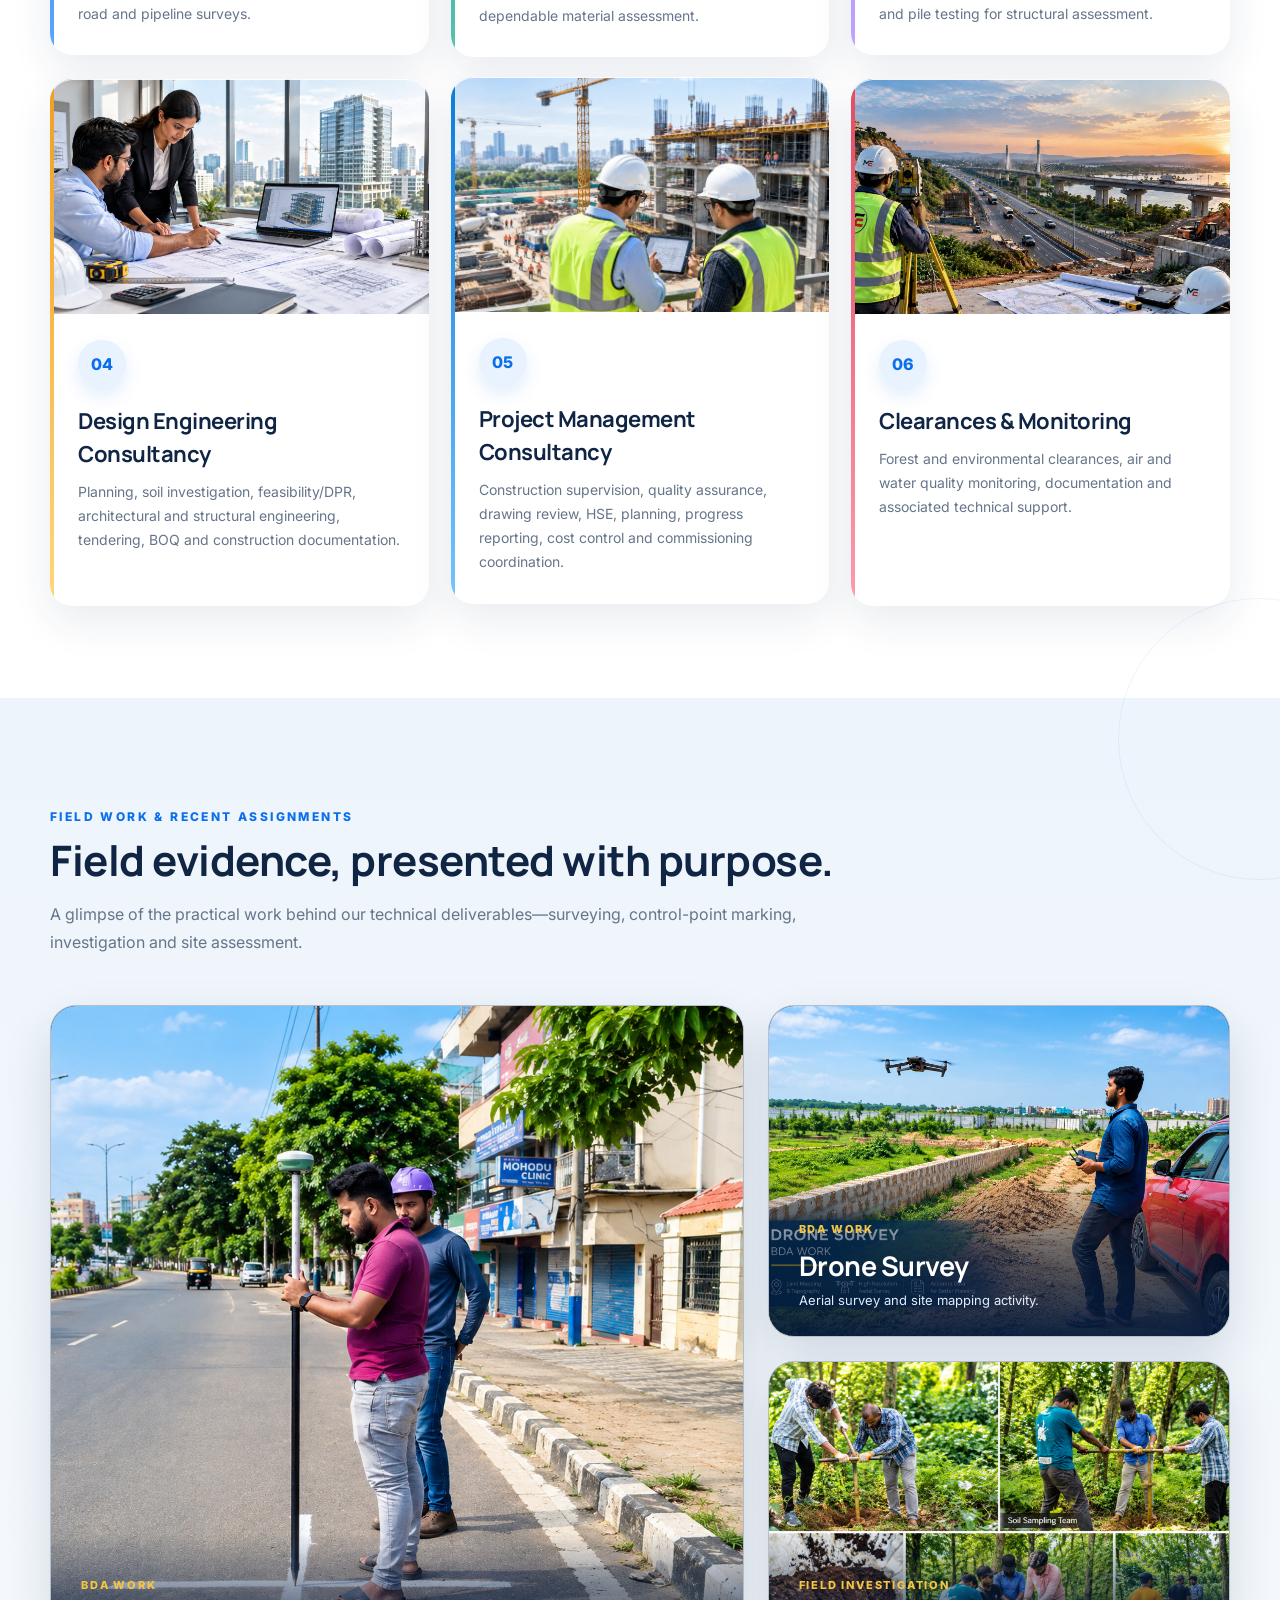
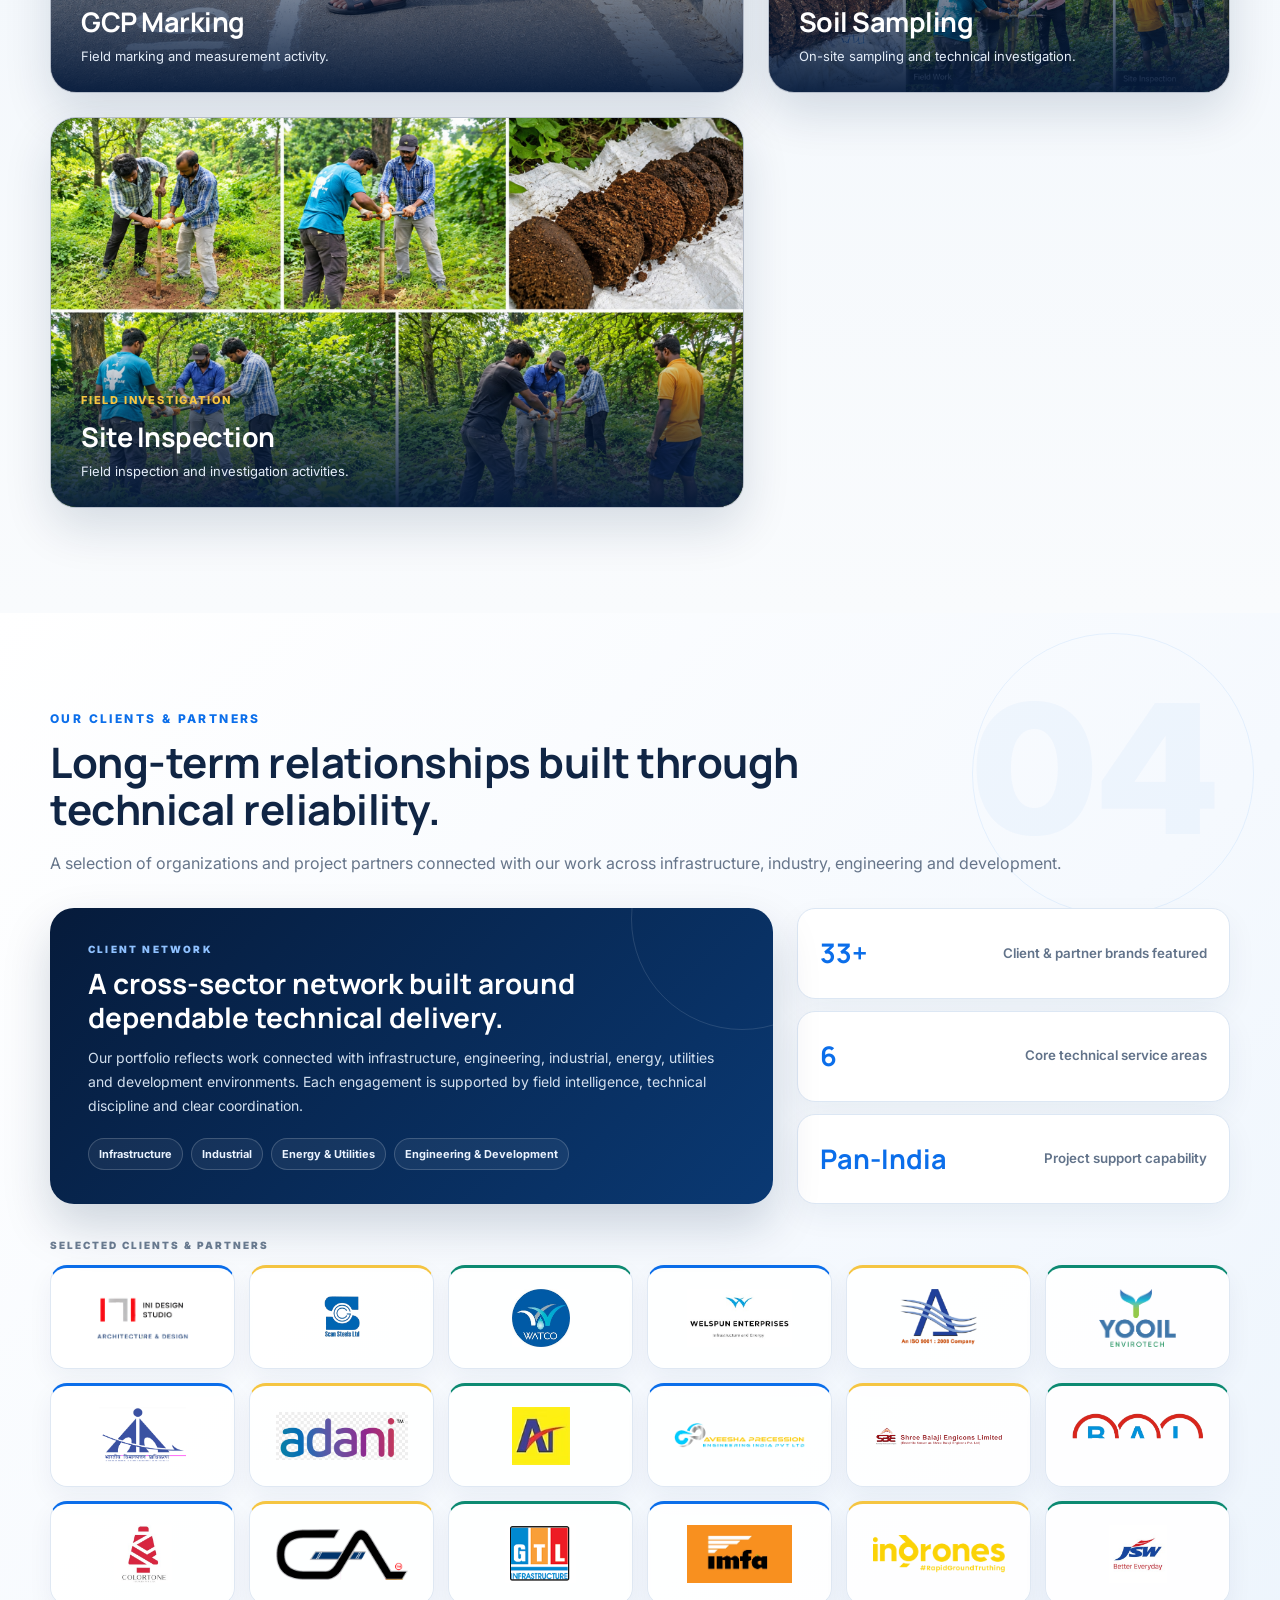
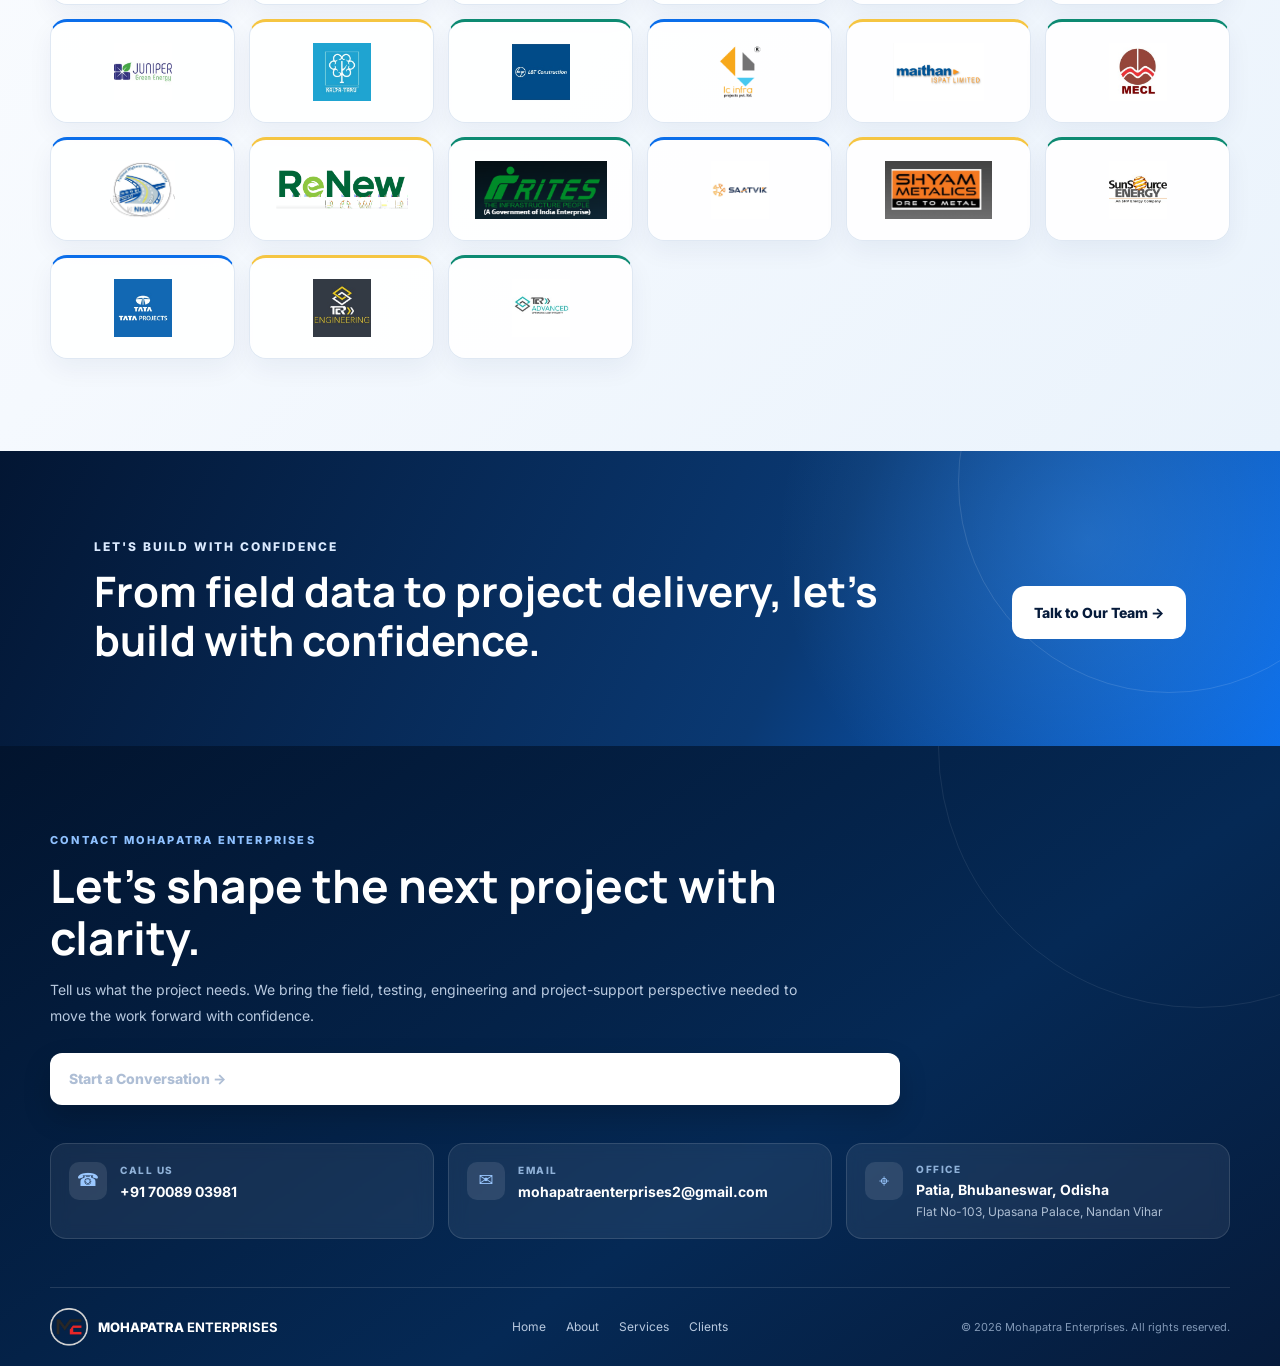
==== commit 448158e0: "update the design" ====
--- a/index.html
+++ b/index.html
@@ -1,24 +1,225 @@
-<!doctype html>
+<!DOCTYPE html>
+
 <html lang="en">
 <head>
-<meta charset="utf-8"><meta name="viewport" content="width=device-width,initial-scale=1">
-<title>Mohapatra Enterprises | Civil Consultancy & Engineering</title>
-<meta name="description" content="Mohapatra Enterprises provides civil consultancy, surveying, testing, engineering design, project management and clearance support.">
-<link rel="preconnect" href="https://fonts.googleapis.com"><link rel="preconnect" href="https://fonts.gstatic.com" crossorigin>
-<link href="https://fonts.googleapis.com/css2?family=Inter:wght@400;500;600;700;800;900&display=swap" rel="stylesheet"><link rel="stylesheet" href="style.css">
+<meta charset="utf-8"/>
+<meta content="width=device-width,initial-scale=1" name="viewport"/>
+<title>Mohapatra Enterprises | Civil Consultancy &amp; Engineering</title>
+<meta content="Mohapatra Enterprises provides civil consultancy, survey and drone services, material testing, NDT, design engineering, project management and clearances." name="description"/>
+
+<link crossorigin="" href="https://fonts.gstatic.com" rel="preconnect"/>
+
+<link href="style.css" rel="stylesheet"/>
 </head>
 <body>
-<header class="site-header"><div class="nav-inner"><a class="brand" href="index.html"><img class="brand-logo" src="assets/mohapatra-logo.png" alt="Mohapatra Enterprises logo"></a><button class="menu-toggle" aria-label="Open menu">☰</button><nav class="main-nav"><a class="active" href="index.html">Home</a><a href="about.html">About Us</a><a href="sectors.html">Sectors</a><a href="services.html">Services</a><a href="projects.html">Projects</a><a href="clients.html">Clients</a><a href="engineering-approach.html">Our Approach</a><a class="nav-cta" href="contact.html">Get a Consultation</a></nav></div></header>
+<header class="site-header">
+<div class="nav-inner">
+<a aria-label="Mohapatra Enterprises" class="brand" href="#home">
+<img alt="Mohapatra Enterprises logo" class="brand-logo" src="assets/mohapatra-logo.png"/>
+<span class="brand-name"><strong>MOHAPATRA</strong><small>ENTERPRISES</small></span>
+</a>
+<button aria-label="Open menu" class="menu-toggle">☰</button>
+<nav class="main-nav">
+<a class="active" href="#home">Home</a>
+<a href="#about">About Us</a>
+<a href="#sectors">Sectors</a>
+<a href="#services">Services</a>
+<a href="#gallery">Gallery</a>
+<a href="#clients">Clients</a>
+<a href="#contact">Contact Us</a>
+</nav>
+<a class="header-cta" href="#contact">Get a Consultation <span>→</span></a>
+</div>
+</header>
 <main>
-<section id="home" class="hero"><div class="hero-image"></div><div class="hero-overlay"></div><div class="hero-content"><div class="eyebrow">CIVIL CONSULTANCY • SURVEY • TESTING • ENGINEERING</div><h1>Engineering Solutions.<br><span>Built for Real Projects.</span></h1><p>Integrated technical support across surveying, testing, design engineering and project management for infrastructure, industrial, commercial and building projects.</p><div class="hero-actions"><a class="btn" href="services.html">Explore Our Services <b>→</b></a><a class="btn btn-outline" href="contact.html">Talk to Our Team</a></div><div class="hero-proof"><span>Survey & Drones</span><span>Material & NDT Testing</span><span>Design & PMC</span><span>Clearances</span></div></div></section>
-<section class="section"><div class="about-split"><div class="about-photo"><img src="assets/planning.png" alt="Engineering team reviewing project plans"><div class="about-badge"><b>Technical Focus</b><span>Field • Design • Testing • Project Support</span></div></div><div class="about-copy"><span class="eyebrow" style="color:var(--blue)">ABOUT MOHAPATRA ENTERPRISES</span><h2>One technical team. Multiple project needs.</h2><p>Mohapatra Enterprises brings field surveying, laboratory and non-destructive testing, design engineering, project management and clearance support into one coordinated consultancy workflow.</p><ul class="check-list"><li>Integrated field and engineering support</li><li>Survey, testing and technical documentation</li><li>Practical support for project execution and quality</li><li>Solutions adapted to project requirements</li></ul><a class="btn" href="about.html">Discover More <b>→</b></a></div></div></section>
-<section class="section section-light"><div class="section-head center"><span>AT A GLANCE</span><h2>Built around technical capability.</h2><p>Clear capabilities, practical field experience and project-focused support.</p></div><div class="stats"><div><strong>6</strong><small>Core Service Areas</small></div><div><strong>3</strong><small>Key Project Categories</small></div><div><strong>10+</strong><small>Technical Capabilities</small></div><div><strong>24/7</strong><small>Project Communication</small></div></div></section>
-<section class="section-dark"><div class="section-head light"><span>SECTORS WE SERVE</span><h2>Technical support across project environments.</h2><p>Explore the areas where our consultancy capabilities can contribute from investigation and design through project support.</p></div><div class="sector-grid"><article class="sector-card"><img src="assets/high-rise.png" alt="Building and structural project"><span class="sector-no">01 / 06</span><h3>Building & Structures</h3><p>High-rise, residential, commercial and structural projects.</p></article><article class="sector-card"><img src="assets/premium-construction.png" alt="Infrastructure and bridge project"><span class="sector-no">02 / 06</span><h3>Infrastructure & Bridges</h3><p>Surveying, investigation, quality and project documentation.</p></article><article class="sector-card"><img src="assets/site-aerial.png" alt="Urban infrastructure site"><span class="sector-no">03 / 06</span><h3>Urban Infrastructure</h3><p>Site development, planning, utilities and technical surveys.</p></article><article class="sector-card"><img src="assets/industrial.png" alt="Industrial project"><span class="sector-no">04 / 06</span><h3>Industrial & Commercial</h3><p>Facilities, developments and technical quality support.</p></article><article class="sector-card"><img src="assets/drone.jpg" alt="Infrastructure survey"><span class="sector-no">05 / 06</span><h3>Transportation & Corridors</h3><p>Road, bridge, alignment and infrastructure survey support.</p></article><article class="sector-card"><img src="assets/survey.jpg" alt="Technical survey work"><span class="sector-no">06 / 06</span><h3>Survey & Investigation</h3><p>Drone, DGPS/GPS, total station and technical field investigation.</p></article></div></section>
-<section class="section"><div class="section-head"><span>OUR SERVICES</span><h2>Complete technical support from survey to execution.</h2><p>A coordinated set of services for the technical stages that matter on a project.</p></div><div class="service-grid"><article class="service"><div class="icon">01</div><h3>Survey & Drones</h3><p>Drone, DGPS/GPS, Total Station, Auto Level, hydrographic, contour, alignment, traffic, land, road and pipeline surveys.</p></article><article class="service"><div class="icon">02</div><h3>Material Testing Laboratory</h3><p>Testing of concrete, cement, steel, brick, sand, aggregate, tile, wood and water.</p></article><article class="service"><div class="icon">03</div><h3>Non-Destructive Testing</h3><p>Rebound Hammer, UPV, Cover Meter, Half Cell, Carbonation, load/deflection, crack measurement and pile testing.</p></article><article class="service"><div class="icon">04</div><h3>Design Engineering Consultancy</h3><p>Planning, soil investigation, feasibility/DPR, architectural and structural engineering, tendering, BOQ and construction drawings.</p></article><article class="service"><div class="icon">05</div><h3>Project Management Consultancy</h3><p>Construction supervision, quality, drawing review, HSE, planning, progress reporting, cost control and commissioning support.</p></article><article class="service"><div class="icon">06</div><h3>Clearances & Monitoring</h3><p>Forest and environmental clearances, air and water quality monitoring and related technical support.</p></article></div></section>
-<section class="section section-light"><div class="section-head center"><span>ENGINEERING IN ACTION</span><h2>From planning discussions to technical design review.</h2><p>Use the same website to show both the people behind the work and the technical thinking behind project decisions.</p></div><div class="feature-section"><article class="feature-card"><img src="assets/planning.png" alt="Engineering team planning around project drawings"><div class="feature-body"><span>PROJECT PLANNING</span><h3>Turning drawings into coordinated decisions.</h3><p>Collaborative planning helps align site requirements, drawings, technical inputs and project priorities.</p></div></article><article class="feature-card"><img src="assets/Collaborative Engineering Design Review.png" alt="Collaborative engineering design review"><div class="feature-body"><span>DESIGN REVIEW</span><h3>Technical review with an execution mindset.</h3><p>Design discussions become more useful when engineering information is reviewed together with practical project requirements.</p></div></article></div><div style="max-width:1220px;margin:25px auto 0"><a class="btn" href="engineering-approach.html">See Our Approach <b>→</b></a></div></section>
-<section class="section section-light"><div class="section-head"><span>PROJECT PORTFOLIO</span><h2>Experience across diverse project environments.</h2></div><div class="project-grid"><div class="project"><img src="assets/high-rise.png" alt="High-rise apartment project"><div><h3>High-Rise Apartments</h3><p>Planning, engineering and technical support.</p></div></div><div class="project"><img src="assets/premium-construction.png" alt="Infrastructure and bridges"><div><h3>Infrastructure & Bridges</h3><p>Survey, testing and project support.</p></div></div><div class="project"><img src="assets/industrial.png" alt="Industrial and commercial project"><div><h3>Industrial & Commercial</h3><p>Engineering and quality-focused consultancy.</p></div></div></div></section>
-<section class="section clients"><div class="section-head center"><span>CLIENTS & PARTNERS</span><h2>Built through project relationships.</h2><p>Selected organizations listed in the company profile are presented below. Actual brand marks can be replaced with supplied official logo files.</p></div><div class="client-strip"><div class="client-logo">RENEW<br><small>POWER ENERGY</small></div><div class="client-logo">L C INFRA<br><small>PROJECTS</small></div><div class="client-logo">SAATVIK<br><small>SOLAR INDUSTRIES</small></div><div class="client-logo">AMPIN<br><small>ENERGY TRANSITION</small></div><div class="client-logo">MAITHAN<br><small>ISPAT LIMITED</small></div><div class="client-logo">TATA<br><small>PROJECTS</small></div></div><div class="client-strip"><div class="client-logo">GTL<br><small>INFRASTRUCTURE</small></div><div class="client-logo">SHYAM METALICS<br><small>& ENERGY</small></div><div class="client-logo">AIRPORT<br><small>AUTHORITY</small></div><div class="client-logo">NHAI</div><div class="client-logo">IMFA</div><div class="client-logo">BALASORE<br><small>ALLOYS</small></div></div></section>
-<section class="cta"><div><span>LET'S BUILD WITH CONFIDENCE</span><h2>Technical insight. Reliable project support.</h2></div><a class="btn light-btn" href="contact.html">Start a Conversation →</a></section>
+<section class="hero" data-section="home" id="home">
+<div class="hero-image"></div><div class="hero-overlay"></div>
+<div class="hero-content">
+<div class="eyebrow">CIVIL CONSULTANCY • SURVEY • TESTING • PROJECT MANAGEMENT</div>
+<h1>Engineering clarity.<br/><span>Project confidence.</span></h1>
+<p>Integrated civil consultancy combining field surveying, testing, engineering design and project support for decisions that stand up in the real world.</p>
+<a class="btn" href="#services">Our Services <b>→</b></a>
+</div>
+</section>
+<section class="intro section" data-section="about" id="about">
+<div class="section-head">
+<span>ABOUT MOHAPATRA ENTERPRISES</span>
+<h2>Technical depth, delivered through one coordinated team.</h2>
+<p>From field intelligence and technical testing to design review and project support, we connect the critical stages that shape confident project decisions.</p>
+</div>
+<div class="about-panel">
+<div class="about-copy">
+<span class="mini-label">TECHNICAL FOCUS</span>
+<h3>Better information. Better engineering decisions.</h3>
+<p>We combine field measurement, technical investigation, engineering review and execution support into a clear workflow—helping project teams move from uncertainty to actionable information.</p>
+<div class="about-points">
+<div><b>✓</b><span>Integrated field and engineering support</span></div>
+<div><b>✓</b><span>Survey, testing and technical documentation</span></div>
+<div><b>✓</b><span>Practical support for project execution and quality</span></div>
+</div>
+</div>
+<div class="about-image-wrap">
+<img alt="Engineering design and technical consultancy workspace" loading="lazy" src="assets/about-engineering-consultancy.png"/>
+<div class="about-badge"><strong>FIELD • DESIGN • TESTING</strong><small>Technical support for project delivery</small></div>
+</div>
+</div>
+<div class="stats">
+<div><strong>6+</strong><small>Core Service Areas</small></div>
+<div><strong>10+</strong><small>Project Categories</small></div>
+<div><strong>Pan-India</strong><small>Project Support</small></div>
+<div><strong>Quality</strong><small>Driven Approach</small></div>
+</div>
+</section>
+<section class="team-showcase section-light">
+<div class="section-head center">
+<span>TECHNICAL COLLABORATION</span>
+<h2>Where planning, design and execution meet.</h2>
+<p>A practical consultancy workflow built around collaboration, technical review and decisions that remain grounded in project realities.</p>
+</div>
+<div class="showcase-grid">
+<article class="showcase-card">
+<img alt="Project planning and drawing review" loading="lazy" src="assets/technical-project-planning.png"/>
+<div><span>PROJECT PLANNING</span><h3>Turning drawings into coordinated decisions.</h3><p>Collaborative review of drawings, site requirements, quantities and execution priorities.</p></div>
+</article>
+<article class="showcase-card">
+<img alt="Engineering design review and coordination" loading="lazy" src="assets/technical-design-review.png"/>
+<div><span>DESIGN REVIEW</span><h3>Technical review with an execution mindset.</h3><p>Engineering coordination that connects design intent with constructability, quality and project controls.</p></div>
+</article>
+</div>
+</section>
+<section class="sectors section-dark" data-section="sectors" id="sectors">
+<div class="section-head light">
+<span>SECTORS WE SERVE</span>
+<h2>Built for complex sites, critical infrastructure and growing cities.</h2>
+<p>Our multidisciplinary capability supports the built environment across structures, utilities, industrial assets, transport corridors and technical investigations.</p>
+</div>
+<div class="sector-grid">
+<article class="sector-card"><img alt="" src="assets/sector-building-structures.jpg"/><h3>Building &amp; Structures</h3><p>High-rise, residential, commercial and structural projects.</p></article>
+<article class="sector-card"><img alt="" src="assets/sector-urban-smart-development.jpg"/><h3>Urban Infrastructure &amp; Smart Development</h3><p>Site development, planning, roads and urban infrastructure.</p></article>
+<article class="sector-card"><img alt="" src="assets/sector-water-supply-utilities.jpg"/><h3>Water Supply &amp; Utilities</h3><p>Water, drainage, utility and supporting civil works.</p></article>
+<article class="sector-card"><img alt="" src="assets/sector-industrial-commercial.jpg"/><h3>Industrial &amp; Commercial</h3><p>Industrial plants, facilities and commercial developments.</p></article>
+<article class="sector-card"><img alt="" src="assets/sector-infrastructure-transportation.jpg"/><h3>Infrastructure &amp; Transportation</h3><p>Roads, bridges, surveys and infrastructure corridors.</p></article>
+<article class="sector-card"><img alt="" src="assets/sector-surveying-technical-investigation.jpg"/><h3>Surveying &amp; Technical Investigation</h3><p>Survey, mapping, investigation and field measurement.</p></article>
+</div>
+</section>
+<section class="section" data-section="services" id="services">
+<div class="section-head">
+<span>OUR SERVICES</span><h2>Technical services engineered around accuracy, clarity and project execution.</h2>
+</div>
+<div class="service-grid">
+<article class="service"><img alt="Drone, DGPS and Total Station surveying" loading="lazy" src="assets/service-survey-drones.jpg"/><div class="service-body"><div class="icon">01</div><h3>Survey &amp; Drones</h3><p>Drone, DGPS/GPS, Total Station, Auto Level, hydrographic, contour, alignment, traffic, land, road and pipeline surveys.</p></div></article>
+<article class="service"><img alt="Sand, stone and soil material testing laboratory" loading="lazy" src="assets/service-material-testing.jpg"/><div class="service-body"><div class="icon">02</div><h3>Material Testing Laboratory</h3><p>Laboratory-focused testing of sand, sandstone, stone aggregate and soil samples for dependable material assessment.</p></div></article>
+<article class="service"><img alt="Non-destructive testing of concrete and structures" loading="lazy" src="assets/service-ndt.jpg"/><div class="service-body"><div class="icon">03</div><h3>Non-Destructive Testing</h3><p>Rebound Hammer, UPV, Cover Meter, Half Cell, carbonation, load/deflection, crack measurement and pile testing for structural assessment.</p></div></article>
+<article class="service"><img alt="Architectural and structural engineering design" loading="lazy" src="assets/service-design-engineering.jpg"/><div class="service-body"><div class="icon">04</div><h3>Design Engineering Consultancy</h3><p>Planning, soil investigation, feasibility/DPR, architectural and structural engineering, tendering, BOQ and construction documentation.</p></div></article>
+<article class="service"><img alt="Construction project management and site supervision" loading="lazy" src="assets/service-project-management.jpg"/><div class="service-body"><div class="icon">05</div><h3>Project Management Consultancy</h3><p>Construction supervision, quality assurance, drawing review, HSE, planning, progress reporting, cost control and commissioning coordination.</p></div></article>
+<article class="service"><img alt="Environmental clearances and technical monitoring" loading="lazy" src="assets/service-clearances-monitoring.jpg"/><div class="service-body"><div class="icon">06</div><h3>Clearances &amp; Monitoring</h3><p>Forest and environmental clearances, air and water quality monitoring, documentation and associated technical support.</p></div></article>
+</div>
+</section>
+<section class="gallery section-light" data-section="gallery" id="gallery">
+<div class="section-head center">
+<span>FIELD WORK &amp; RECENT ASSIGNMENTS</span>
+<h2>Field evidence, presented with purpose.</h2>
+<p>A glimpse of the practical work behind our technical deliverables—surveying, control-point marking, investigation and site assessment.</p>
+</div>
+<div class="gallery-grid">
+<article class="gallery-card wide-card">
+<img alt="GCP marking field work for BDA assignment" loading="lazy" src="assets/gallery-gcp-marking-bda.jpg"/>
+<div class="gallery-caption"><span>BDA WORK</span><h3>GCP Marking</h3><p>Field marking and measurement activity.</p></div>
+</article>
+<article class="gallery-card wide-card">
+<img alt="Drone survey field work for BDA assignment" loading="lazy" src="assets/gallery-drone-survey-bda.jpg"/>
+<div class="gallery-caption"><span>BDA WORK</span><h3>Drone Survey</h3><p>Aerial survey and site mapping activity.</p></div>
+</article>
+<article class="gallery-card">
+<img alt="Soil sampling and field investigation team" loading="lazy" src="assets/gallery-soil-sampling.jpg"/>
+<div class="gallery-caption"><span>FIELD INVESTIGATION</span><h3>Soil Sampling</h3><p>On-site sampling and technical investigation.</p></div>
+</article>
+<article class="gallery-card">
+<img alt="Site inspection and soil investigation field work" loading="lazy" src="assets/gallery-site-investigation.jpg"/>
+<div class="gallery-caption"><span>FIELD INVESTIGATION</span><h3>Site Inspection</h3><p>Field inspection and investigation activities.</p></div>
+</article>
+</div>
+</section>
+<section class="clients section" data-section="clients" id="clients">
+<div class="section-head center">
+<span>OUR CLIENTS &amp; PARTNERS</span>
+<h2>Long-term relationships built through technical reliability.</h2>
+<p>A selection of organizations and project partners connected with our work across infrastructure, industry, engineering and development.</p>
+</div>
+<div class="client-overview">
+<div class="client-overview-copy">
+<span class="client-kicker">CLIENT NETWORK</span>
+<h3>A cross-sector network built around dependable technical delivery.</h3>
+<p>Our portfolio reflects work connected with infrastructure, engineering, industrial, energy, utilities and development environments. Each engagement is supported by field intelligence, technical discipline and clear coordination.</p>
+<div class="client-tags"><span>Infrastructure</span><span>Industrial</span><span>Energy &amp; Utilities</span><span>Engineering &amp; Development</span></div>
+</div>
+<div class="client-metrics">
+<div><strong>33+</strong><small>Client &amp; partner brands featured</small></div>
+<div><strong>6</strong><small>Core technical service areas</small></div>
+<div><strong>Pan-India</strong><small>Project support capability</small></div>
+</div>
+</div><div class="logo-grid-label">SELECTED CLIENTS &amp; PARTNERS</div><div class="client-grid">
+<div class="client-card"><img alt="INI Design Studio" loading="lazy" src="[data-uri]"/></div>
+<div class="client-card"><img alt="Scan Steel" loading="lazy" src="[data-uri]"/></div>
+<div class="client-card"><img alt="WATCO" loading="lazy" src="[data-uri]"/></div>
+<div class="client-card"><img alt="Welspun" loading="lazy" src="[data-uri]"/></div>
+<div class="client-card"><img alt="AECS Engineering" loading="lazy" src="[data-uri]"/></div>
+<div class="client-card"><img alt="YOOIL" loading="lazy" src="[data-uri]"/></div>
+<div class="client-card"><img alt="Airports Authority of India" loading="lazy" src="[data-uri]